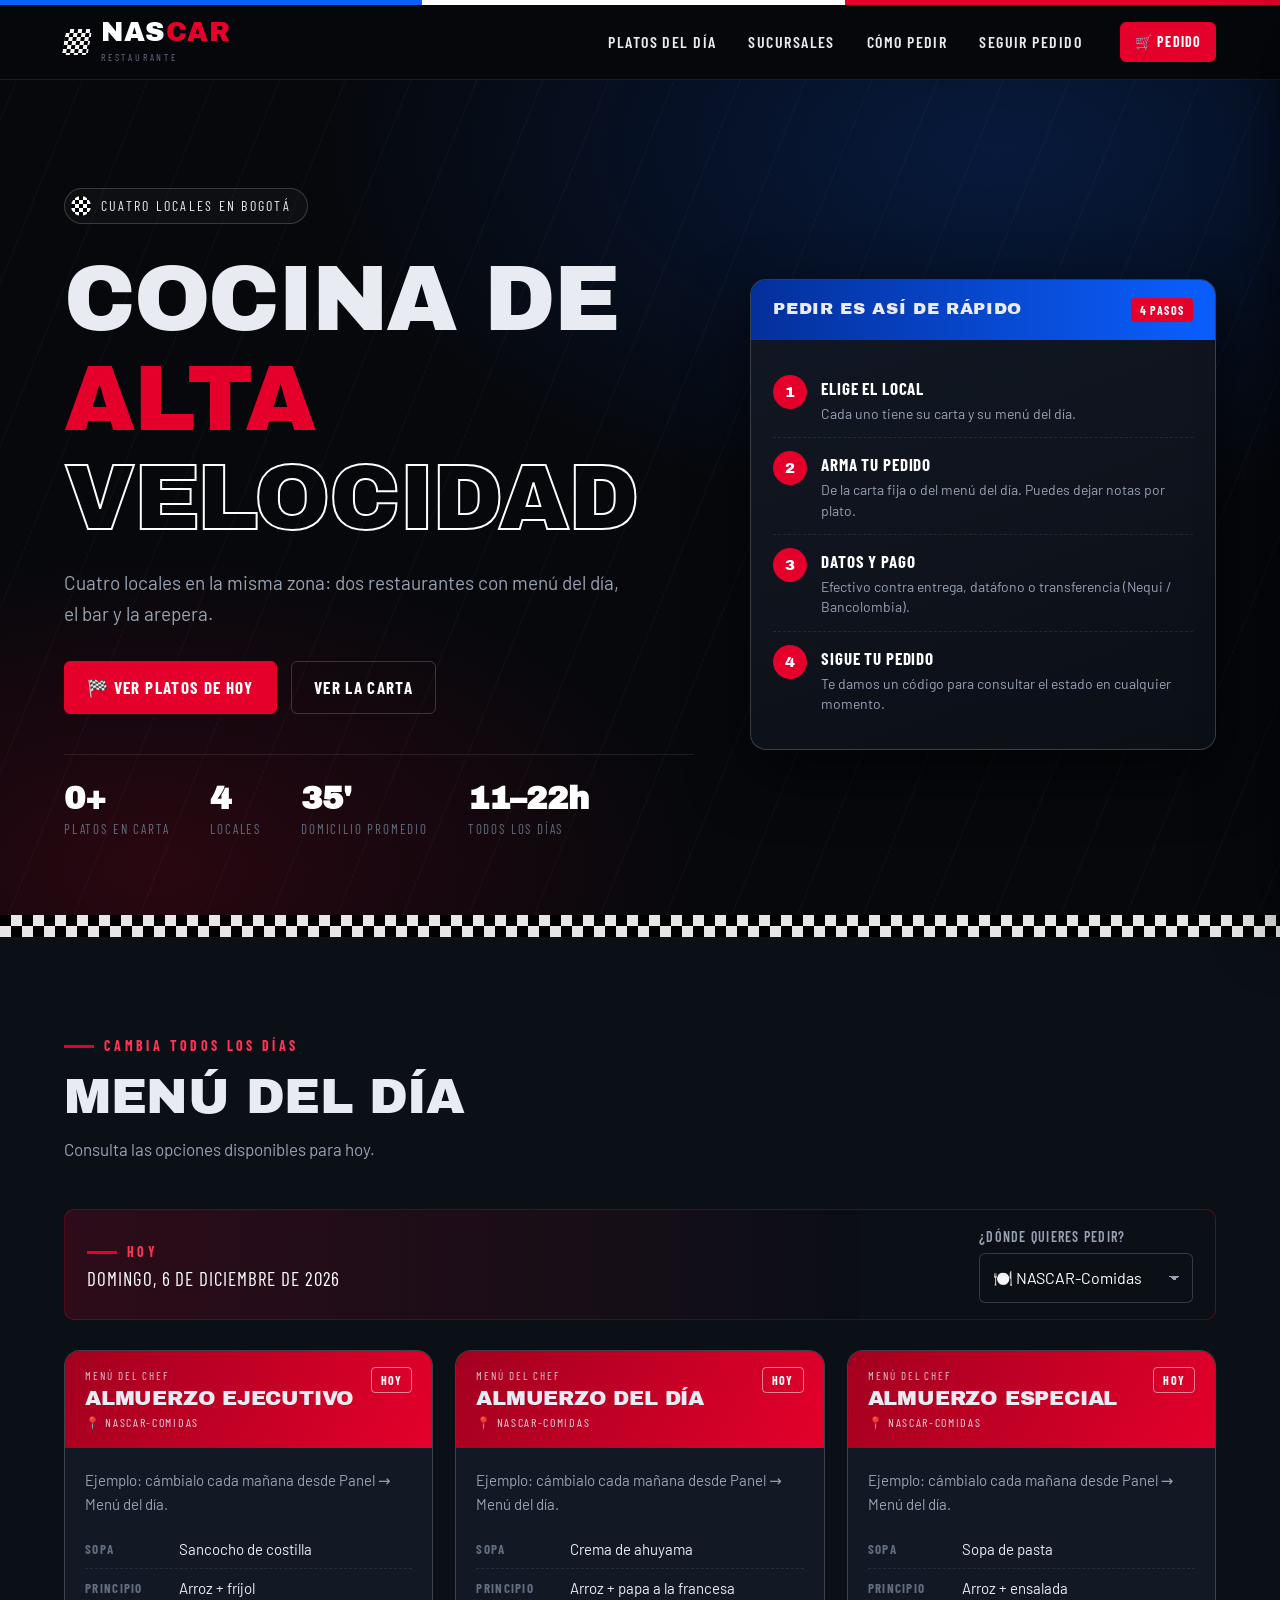
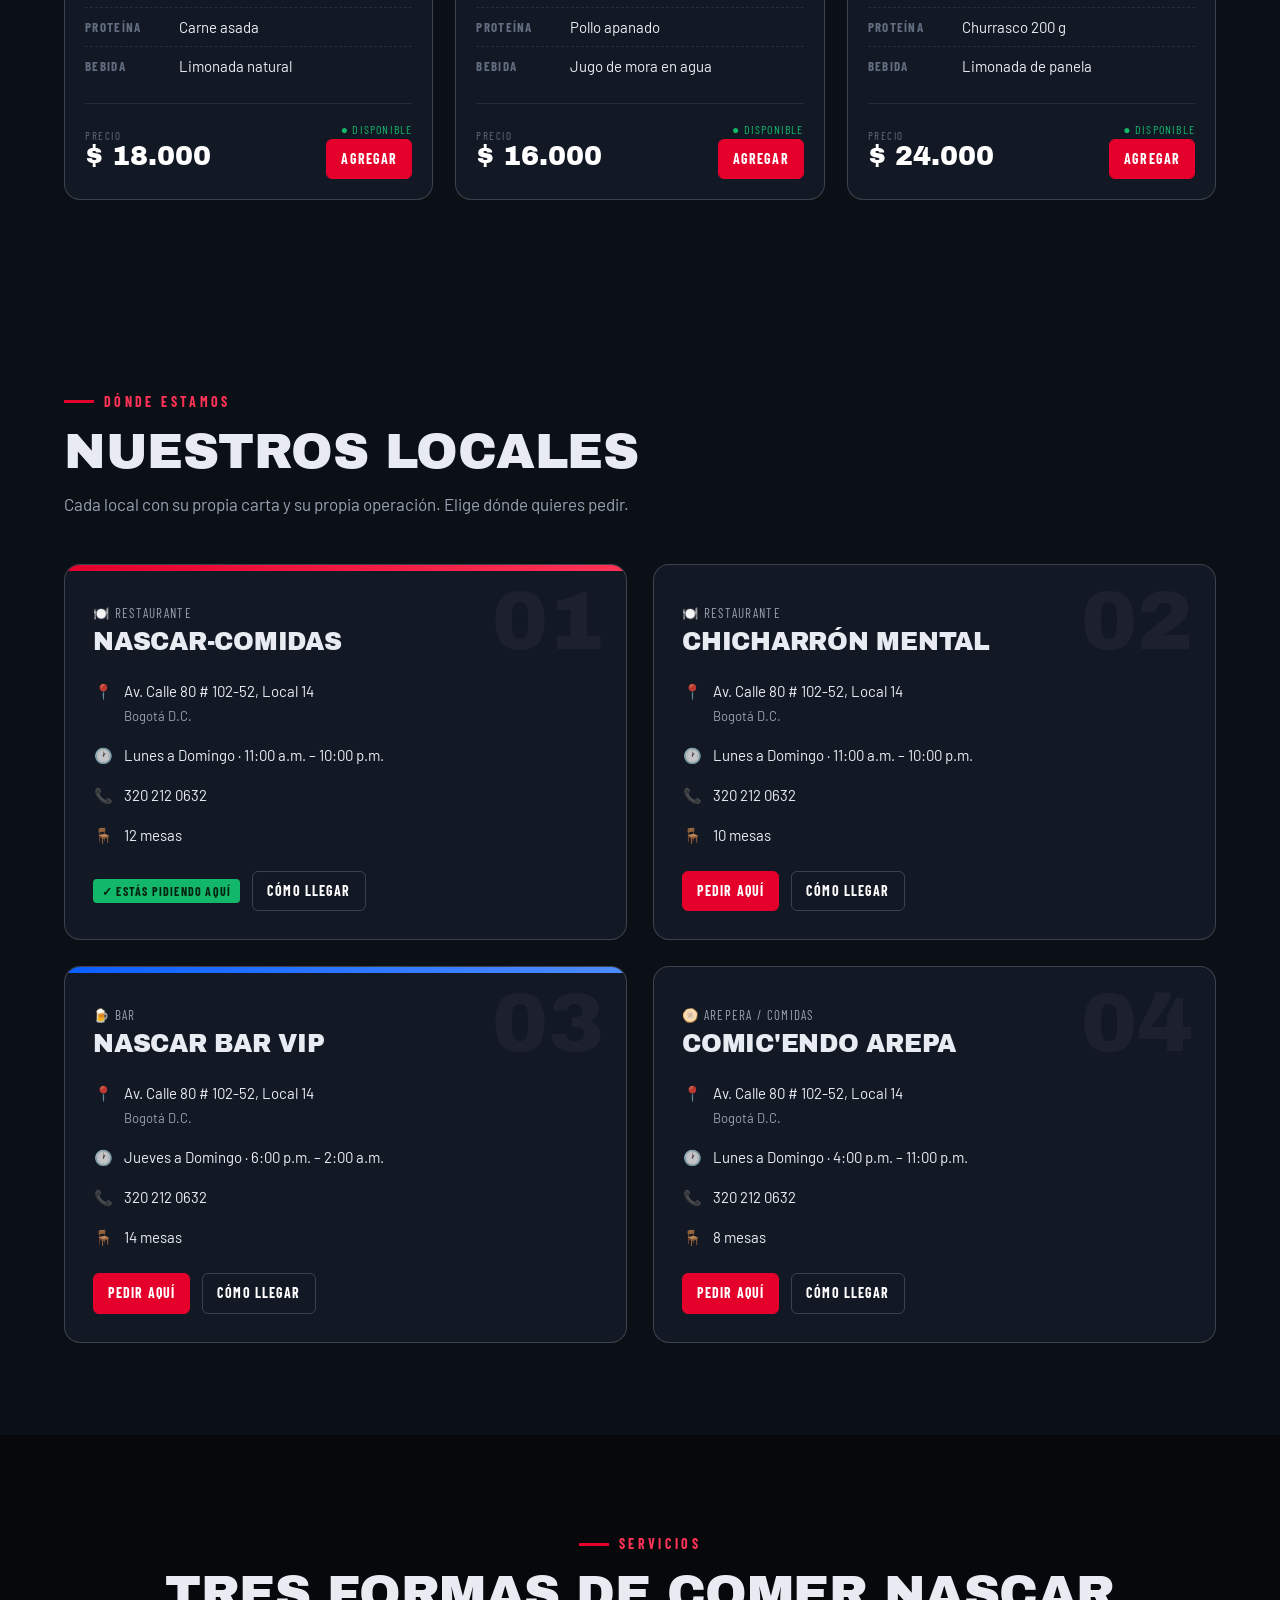
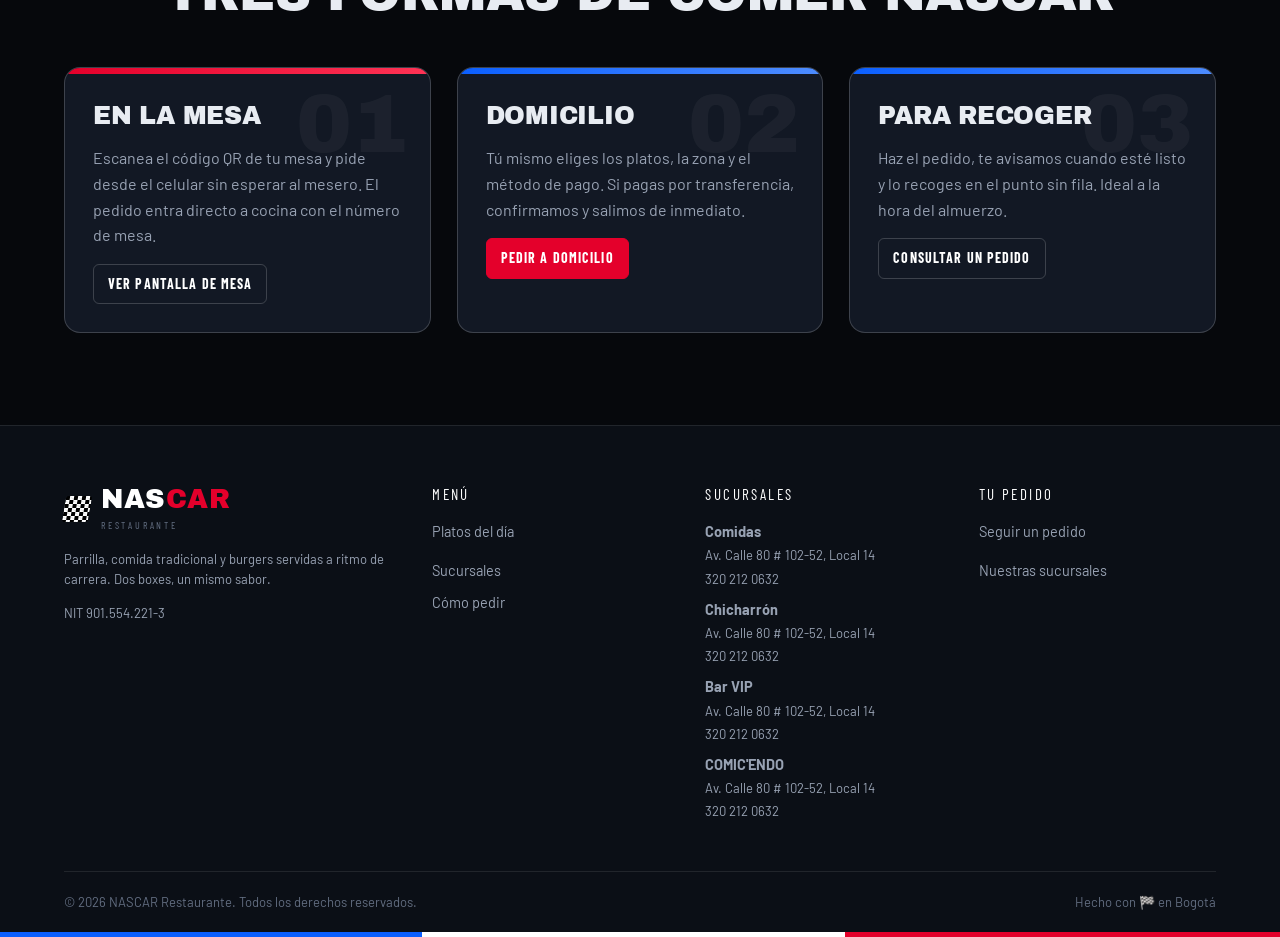
==== index.html @ 51ba189c "Preparar la conexion con una base en la nube - js/backend.js decide a que API habla la aplicacion se" ====
<!DOCTYPE html>
<html lang="es-CO">
<head>
<meta charset="utf-8">
<meta name="viewport" content="width=device-width, initial-scale=1, viewport-fit=cover">
<title>NASCAR · Restaurante — Parrilla, tradicional y domicilios</title>
<meta name="description" content="Restaurante NASCAR: carta a la parrilla, almuerzos del día y domicilios en cuatro locales de Bogotá. Pide en línea en minutos.">
<meta name="apple-mobile-web-app-capable" content="yes">
<meta name="mobile-web-app-capable" content="yes">
<meta name="apple-mobile-web-app-status-bar-style" content="black-translucent">
<meta name="apple-mobile-web-app-title" content="NASCAR">
<meta name="format-detection" content="telephone=no">
<meta name="theme-color" content="#06080c">

<meta property="og:title" content="NASCAR · Cocina de alta velocidad">
<meta property="og:description" content="Menú del día, arepas, comidas rápidas y bar en cuatro locales de Bogotá.">
<meta property="og:type" content="website">

<link rel="icon" href="data:image/svg+xml,<svg xmlns='http://www.w3.org/2000/svg' viewBox='0 0 32 32'><rect width='32' height='32' fill='%2306080c'/><rect x='4' y='4' width='8' height='8' fill='%23fff'/><rect x='20' y='4' width='8' height='8' fill='%23fff'/><rect x='12' y='12' width='8' height='8' fill='%23fff'/><rect x='4' y='20' width='8' height='8' fill='%23fff'/><rect x='20' y='20' width='8' height='8' fill='%23fff'/></svg>">

<link rel="preconnect" href="https://fonts.googleapis.com">
<link rel="preconnect" href="https://fonts.gstatic.com" crossorigin>
<link href="https://fonts.googleapis.com/css2?family=Archivo+Black&family=Barlow+Condensed:wght@400;600;700&family=Barlow:wght@400;500;600&display=swap" rel="stylesheet">
<link rel="stylesheet" href="css/styles.css">
</head>

<body>

<!-- ====================== CABECERA ====================== -->
<header class="cabecera">
  <div class="franja"></div>
  <div class="contenedor cabecera__barra">
    <a href="index.html" class="logo">
      <span class="logo__cuadros cuadros cuadros--fina"></span>
      <span>
        <span class="logo__marca">NAS<em>CAR</em></span>
        <span class="logo__sub">Restaurante</span>
      </span>
    </a>

    <nav class="nav" id="nav">
      <a href="#dia">Platos del día</a>
      <a href="#carta">Carta</a>
      <a href="#sucursales">Sucursales</a>
      <a href="#pedir">Cómo pedir</a>
      <a href="#" data-accion="seguir">Seguir pedido</a>
    </nav>

    <div class="cabecera__acciones">
      <button class="btn btn--rojo btn--sm btn-carrito" data-accion="abrir-carrito">
        🛒 Pedido
        <span class="btn-carrito__n oculto" id="carritoN">0</span>
      </button>
      <button class="menu-burger" id="burger" aria-label="Menú"><span></span></button>
    </div>
  </div>
</header>

<!-- ========================= HERO ========================= -->
<section class="hero">
  <div class="contenedor hero__inner">
    <div>
      <span class="hero__etiqueta">
        <i class="cuadros cuadros--fina"></i> Cuatro locales en Bogotá
      </span>

      <h1>
        Cocina de<br>
        <span class="linea-rojo">alta</span> <span class="linea-contorno">velocidad</span>
      </h1>

      <p class="hero__texto" id="heroTexto">
        Parrilla al carbón, comida tradicional y almuerzos que cambian todos los días.
        Pide para llevar a tu mesa o a domicilio en menos de dos minutos.
      </p>

      <div class="hero__cta">
        <a href="#dia" class="btn btn--rojo">🏁 Ver platos de hoy</a>
        <a href="#carta" class="btn btn--fantasma">Ver la carta</a>
      </div>

      <div class="hero__datos">
        <div class="hero__dato">
          <b id="statPlatos">30+</b>
          <span>Platos en carta</span>
        </div>
        <div class="hero__dato">
          <!-- Lo llena app.js con las unidades activas -->
          <b id="statLocales">—</b>
          <span>Locales</span>
        </div>
        <div class="hero__dato">
          <b>35'</b>
          <span>Domicilio promedio</span>
        </div>
        <div class="hero__dato">
          <b>11–22h</b>
          <span>Todos los días</span>
        </div>
      </div>
    </div>

    <aside class="hero__tarjeta">
      <div class="hero__tarjeta-top">
        <h3>Pedir es así de rápido</h3>
        <span class="badge badge--rojo">4 pasos</span>
      </div>
      <div class="hero__tarjeta-body">
        <div class="paso">
          <span class="paso__n">1</span>
          <div><b>Elige el local</b><p>Cada uno tiene su carta y su menú del día.</p></div>
        </div>
        <div class="paso">
          <span class="paso__n">2</span>
          <div><b>Arma tu pedido</b><p>De la carta fija o del menú del día. Puedes dejar notas por plato.</p></div>
        </div>
        <div class="paso">
          <span class="paso__n">3</span>
          <div><b>Datos y pago</b><p>Efectivo contra entrega, datáfono o transferencia (Nequi / Bancolombia).</p></div>
        </div>
        <div class="paso">
          <span class="paso__n">4</span>
          <div><b>Sigue tu pedido</b><p>Te damos un código para consultar el estado en cualquier momento.</p></div>
        </div>
      </div>
    </aside>
  </div>
</section>

<!-- ==================== PLATOS DEL DÍA ==================== -->
<section class="seccion seccion--oscura" id="dia">
  <div class="contenedor">
    <div class="titulo-seccion reveal">
      <span class="titulo-seccion__kicker">Cambia todos los días</span>
      <!-- El título y el mensaje los escribe el administrador por unidad
           (Panel → Menú del día). Aquí no va ningún texto fijo. -->
      <h2 id="tituloDia"></h2>
      <p id="mensajeDia"></p>
    </div>

    <div class="barra-dia reveal">
      <div>
        <span class="titulo-seccion__kicker" style="margin:0">Hoy</span>
        <div class="barra-dia__fecha" id="fechaHoy">—</div>
      </div>
      <div class="fila">
        <label class="campo" style="margin:0">
          <span>¿Dónde quieres pedir?</span>
          <select class="select" id="filtroSucursalDia"></select>
        </label>
      </div>
    </div>

    <div class="platos-dia" id="listaDia"></div>
  </div>
</section>

<!-- ========================= CARTA ========================= -->
<section class="seccion" id="carta">
  <div class="contenedor">
    <div class="titulo-seccion reveal">
      <span class="titulo-seccion__kicker">Siempre disponible</span>
      <h2>Nuestra carta</h2>
      <p>La carta de <b id="unidadPortalNombre">—</b>. Cada local tiene la suya: cámbialo arriba, en el menú del día, o en «Nuestros locales».</p>
    </div>

    <div class="filtros reveal" id="filtrosCarta"></div>
    <div class="carta" id="listaCarta"></div>
  </div>
</section>

<!-- ====================== SUCURSALES ====================== -->
<section class="seccion seccion--oscura" id="sucursales">
  <div class="contenedor">
    <div class="titulo-seccion reveal">
      <span class="titulo-seccion__kicker">Dónde estamos</span>
      <h2>Nuestros locales</h2>
      <p>Cada local con su propia carta y su propia operación. Elige dónde quieres pedir.</p>
    </div>
    <div class="sucursales" id="listaSucursales"></div>
  </div>
</section>

<!-- ======================= CÓMO PEDIR ====================== -->
<section class="seccion" id="pedir">
  <div class="contenedor">
    <div class="titulo-seccion titulo-seccion--centro reveal">
      <span class="titulo-seccion__kicker">Servicios</span>
      <h2>Tres formas de comer NASCAR</h2>
    </div>

    <div class="sucursales reveal" style="grid-template-columns:repeat(auto-fit,minmax(280px,1fr))">
      <article class="sucursal sucursal--rojo">
        <div class="sucursal__cinta"></div>
        <div class="sucursal__cuerpo">
          <span class="sucursal__num">01</span>
          <h3>En la mesa</h3>
          <p class="tenue">Escanea el código QR de tu mesa y pide desde el celular sin esperar al mesero. El pedido entra directo a cocina con el número de mesa.</p>
          <a href="mesa.html?suc=1&amp;mesa=1" class="btn btn--fantasma btn--sm">Ver pantalla de mesa</a>
        </div>
      </article>

      <article class="sucursal sucursal--azul">
        <div class="sucursal__cinta"></div>
        <div class="sucursal__cuerpo">
          <span class="sucursal__num">02</span>
          <h3>Domicilio</h3>
          <p class="tenue">Tú mismo eliges los platos, la zona y el método de pago. Si pagas por transferencia, confirmamos y salimos de inmediato.</p>
          <button class="btn btn--rojo btn--sm" data-accion="abrir-carrito">Pedir a domicilio</button>
        </div>
      </article>

      <article class="sucursal sucursal--azul">
        <div class="sucursal__cinta"></div>
        <div class="sucursal__cuerpo">
          <span class="sucursal__num">03</span>
          <h3>Para recoger</h3>
          <p class="tenue">Haz el pedido, te avisamos cuando esté listo y lo recoges en el punto sin fila. Ideal a la hora del almuerzo.</p>
          <button class="btn btn--fantasma btn--sm" data-accion="seguir">Consultar un pedido</button>
        </div>
      </article>
    </div>
  </div>
</section>

<!-- ========================= PIE ========================= -->
<footer class="pie">
  <div class="contenedor">
    <div class="pie__cols">
      <div>
        <div class="logo mb-16">
          <span class="logo__cuadros cuadros cuadros--fina"></span>
          <span><span class="logo__marca">NAS<em>CAR</em></span><span class="logo__sub">Restaurante</span></span>
        </div>
        <p class="tenue mini">Parrilla, comida tradicional y burgers servidas a ritmo de carrera. Dos boxes, un mismo sabor.</p>
        <p class="tenue mini" id="pieNit"></p>
      </div>

      <div>
        <h4>Menú</h4>
        <ul>
          <li><a href="#dia">Platos del día</a></li>
          <li><a href="#carta">Carta</a></li>
          <li><a href="#sucursales">Sucursales</a></li>
          <li><a href="#pedir">Cómo pedir</a></li>
        </ul>
      </div>

      <div>
        <h4>Sucursales</h4>
        <ul id="pieSucursales"></ul>
      </div>

      <!-- PORTAL CLIENTE. Aquí NO va ningún acceso interno: ni panel, ni
           login de empleados, ni plataforma. Quien trabaja en el negocio
           entra por su propia dirección, y desde aquí no se llega a ella
           ni siquiera escribiéndola a mano sin credenciales.
           Ver NASCAR.PORTALES en js/data.js. -->
      <div>
        <h4>Tu pedido</h4>
        <ul>
          <li><a href="#" data-accion="seguir">Seguir un pedido</a></li>
          <li><a href="#carta">Ver la carta</a></li>
          <li><a href="#sucursales">Nuestras sucursales</a></li>
        </ul>
      </div>
    </div>

    <div class="pie__legal">
      <span>© <span data-anio></span> NASCAR Restaurante. Todos los derechos reservados.</span>
      <span>Hecho con 🏁 en Bogotá</span>
    </div>
  </div>
  <div class="franja"></div>
</footer>

<!-- ======================== CARRITO ======================== -->
<div class="carrito-fondo" id="carritoFondo"></div>

<aside class="carrito" id="carrito" aria-label="Tu pedido">
  <div class="carrito__head">
    <h3 id="carritoTitulo">Tu pedido</h3>
    <button class="carrito__x" data-accion="cerrar-carrito" aria-label="Cerrar">&times;</button>
  </div>
  <div class="carrito__items" id="carritoItems"></div>
  <div class="carrito__pie" id="carritoPie"></div>
</aside>

<script src="js/data.js"></script>
<script src="js/store.js"></script>
<script src="js/backend.js"></script>
<script src="js/remoto.js"></script>
<script src="js/ui.js"></script>
<script src="js/menu-dia.js"></script>
<script src="js/tema.js"></script>
<script src="js/app.js"></script>
</body>
</html>
---- css/styles.css ----
/* ==========================================================================
   NASCAR · styles.css
   Tema: carreras — azul, rojo, blanco y negro.
   Índice:
     01. Tokens
     02. Reset y base
     03. Utilidades
     04. Botones, chips y badges
     05. Encabezado y navegación
     06. Hero
     07. Secciones y títulos
     08. Sucursales
     09. Platos del día
     10. Carta
     11. Carrito y checkout
     12. Seguimiento de pedido
     13. Pie de página
     14. Toast y modal
     15. Pantalla de mesa
     16. Panel administrativo
     17. Módulo de inventario y cierre
     18. Responsive
     19. Impresión
   ========================================================================== */

/* ============================ 01. TOKENS ================================= */
:root {
  /* Paleta */
  --negro-900: #06080c;
  --negro-800: #0b0f16;
  --negro-700: #121824;
  --negro-600: #1a2130;
  --negro-500: #242d3f;

  --azul: #0b5fff;
  --azul-claro: #4d8cff;
  --azul-osc: #04309b;
  --azul-glow: rgba(11, 95, 255, 0.35);

  --rojo: #e4002b;
  --rojo-claro: #ff3355;
  --rojo-osc: #a30020;
  --rojo-glow: rgba(228, 0, 43, 0.35);

  --blanco: #ffffff;
  --humo: #e8ecf2;
  --gris: #98a2b3;
  --gris-osc: #626d80;

  --verde: #12b76a;
  --ambar: #f5a524;

  --borde: rgba(255, 255, 255, 0.09);
  --borde-fuerte: rgba(255, 255, 255, 0.18);

  /* Tipografía */
  --f-display: 'Archivo Black', 'Arial Black', 'Impact', sans-serif;
  --f-cond: 'Barlow Condensed', 'Arial Narrow', 'Oswald', sans-serif;
  --f-body: 'Barlow', system-ui, -apple-system, 'Segoe UI', Roboto, sans-serif;

  /* Medidas */
  --ancho: 1200px;
  --r-sm: 6px;
  --r: 10px;
  --r-lg: 16px;
  --sombra: 0 10px 30px rgba(0, 0, 0, 0.45);
  --sombra-lg: 0 24px 60px rgba(0, 0, 0, 0.6);
  --t: 180ms cubic-bezier(0.22, 0.61, 0.36, 1);
}

/* ========================= 02. RESET Y BASE ============================== */
*,
*::before,
*::after {
  box-sizing: border-box;
}

html {
  scroll-behavior: smooth;
  -webkit-text-size-adjust: 100%;
}

body {
  margin: 0;
  font-family: var(--f-body);
  font-size: 16px;
  line-height: 1.6;
  color: var(--humo);
  background: var(--negro-900);
  -webkit-font-smoothing: antialiased;
  overflow-x: hidden;
}

img {
  max-width: 100%;
  display: block;
}

a {
  color: var(--azul-claro);
  text-decoration: none;
  transition: color var(--t);
}
a:hover {
  color: var(--blanco);
}

h1,
h2,
h3,
h4 {
  margin: 0 0 0.4em;
  line-height: 1.08;
  font-family: var(--f-display);
  font-weight: 400;
  letter-spacing: -0.01em;
}

p {
  margin: 0 0 1em;
}

button,
input,
select,
textarea {
  font: inherit;
  color: inherit;
}

::selection {
  background: var(--rojo);
  color: var(--blanco);
}

:focus-visible {
  outline: 3px solid var(--azul-claro);
  outline-offset: 2px;
}

/* Scrollbar */
::-webkit-scrollbar {
  width: 10px;
  height: 10px;
}
::-webkit-scrollbar-track {
  background: var(--negro-800);
}
::-webkit-scrollbar-thumb {
  background: var(--negro-500);
  border-radius: 10px;
}
::-webkit-scrollbar-thumb:hover {
  background: var(--azul);
}

/* ========================= 03. UTILIDADES =============================== */
.contenedor {
  width: 100%;
  max-width: var(--ancho);
  margin-inline: auto;
  padding-inline: 24px;
}

.fila {
  display: flex;
  gap: 12px;
  align-items: center;
  flex-wrap: wrap;
}
.fila--fin {
  justify-content: flex-end;
}
.fila--entre {
  justify-content: space-between;
}
.fila--col {
  flex-direction: column;
  align-items: stretch;
}

.mb-8 {
  margin-bottom: 8px;
}
.mb-16 {
  margin-bottom: 16px;
}
.mb-24 {
  margin-bottom: 24px;
}
.mt-16 {
  margin-top: 16px;
}
.mt-24 {
  margin-top: 24px;
}
.mt-32 {
  margin-top: 32px;
}
.crece {
  flex: 1;
}
.oculto {
  display: none !important;
}
.centro {
  text-align: center;
}
.derecha {
  text-align: right;
}
.nowrap {
  white-space: nowrap;
}

.tenue {
  color: var(--gris);
}
.mini {
  font-size: 13px;
}
.mono {
  font-family: 'Barlow Condensed', monospace;
  letter-spacing: 0.04em;
}
.num {
  font-family: var(--f-cond);
  font-variant-numeric: tabular-nums;
  letter-spacing: 0.01em;
}

.rojo {
  color: var(--rojo-claro);
}
.azul {
  color: var(--azul-claro);
}
.verde {
  color: var(--verde);
}
.ambar {
  color: var(--ambar);
}

/* Bandera a cuadros */
.cuadros {
  background-color: #000;
  background-image: linear-gradient(45deg, #fff 25%, transparent 25%, transparent 75%, #fff 75%),
    linear-gradient(45deg, #fff 25%, transparent 25%, transparent 75%, #fff 75%);
  background-size: 14px 14px;
  background-position: 0 0, 7px 7px;
}
.cuadros--fina {
  background-size: 8px 8px;
  background-position: 0 0, 4px 4px;
}

/* Franja de velocidad azul/rojo */
.franja {
  height: 5px;
  background: linear-gradient(90deg, var(--azul) 0 33%, var(--blanco) 33% 66%, var(--rojo) 66% 100%);
}

.reveal {
  opacity: 0;
  transform: translateY(22px);
  transition: opacity 600ms ease, transform 600ms cubic-bezier(0.22, 0.61, 0.36, 1);
}
.reveal.is-visible {
  opacity: 1;
  transform: none;
}

@media (prefers-reduced-motion: reduce) {
  * {
    animation-duration: 0.01ms !important;
    transition-duration: 0.01ms !important;
  }
  .reveal {
    opacity: 1;
    transform: none;
  }
  html {
    scroll-behavior: auto;
  }
}

/* ================== 04. BOTONES, CHIPS Y BADGES ========================= */
.btn {
  --bg: var(--negro-600);
  --fg: var(--blanco);
  display: inline-flex;
  align-items: center;
  justify-content: center;
  gap: 8px;
  padding: 12px 22px;
  border: 1px solid var(--borde-fuerte);
  border-radius: var(--r-sm);
  background: var(--bg);
  color: var(--fg);
  font-family: var(--f-cond);
  font-size: 17px;
  font-weight: 700;
  letter-spacing: 0.08em;
  text-transform: uppercase;
  cursor: pointer;
  transition: transform var(--t), box-shadow var(--t), background var(--t), border-color var(--t);
  white-space: nowrap;
}
.btn:hover:not(:disabled) {
  transform: translateY(-2px);
  color: var(--blanco);
}
.btn:active:not(:disabled) {
  transform: translateY(0);
}
.btn:disabled {
  opacity: 0.42;
  cursor: not-allowed;
}

.btn--rojo {
  --bg: var(--rojo);
  border-color: var(--rojo);
}
.btn--rojo:hover:not(:disabled) {
  box-shadow: 0 8px 26px var(--rojo-glow);
  background: var(--rojo-claro);
}

.btn--azul {
  --bg: var(--azul);
  border-color: var(--azul);
}
.btn--azul:hover:not(:disabled) {
  box-shadow: 0 8px 26px var(--azul-glow);
  background: var(--azul-claro);
}

.btn--blanco {
  --bg: var(--blanco);
  --fg: var(--negro-900);
  border-color: var(--blanco);
}
.btn--blanco:hover:not(:disabled) {
  color: var(--negro-900);
  box-shadow: 0 8px 26px rgba(255, 255, 255, 0.22);
}

.btn--fantasma {
  --bg: transparent;
  border-color: var(--borde-fuerte);
}
.btn--fantasma:hover:not(:disabled) {
  border-color: var(--blanco);
  background: rgba(255, 255, 255, 0.06);
}

.btn--sm {
  padding: 8px 14px;
  font-size: 14px;
}
.btn--xs {
  padding: 5px 10px;
  font-size: 12px;
  letter-spacing: 0.05em;
}
.btn--bloque {
  width: 100%;
}

/* Chips (filtros de categoría) */
.chip {
  padding: 9px 18px;
  border: 1px solid var(--borde-fuerte);
  border-radius: 999px;
  background: transparent;
  color: var(--gris);
  font-family: var(--f-cond);
  font-size: 15px;
  font-weight: 600;
  letter-spacing: 0.08em;
  text-transform: uppercase;
  cursor: pointer;
  transition: all var(--t);
}
.chip:hover {
  color: var(--blanco);
  border-color: var(--blanco);
}
.chip.is-activo {
  background: var(--rojo);
  border-color: var(--rojo);
  color: var(--blanco);
}

/* Badges */
.badge {
  display: inline-block;
  padding: 3px 9px;
  border-radius: 4px;
  font-family: var(--f-cond);
  font-size: 12px;
  font-weight: 700;
  letter-spacing: 0.1em;
  text-transform: uppercase;
  line-height: 1.5;
}
.badge--rojo {
  background: var(--rojo);
  color: #fff;
}
.badge--azul {
  background: var(--azul);
  color: #fff;
}
.badge--verde {
  background: var(--verde);
  color: #04220f;
}
.badge--ambar {
  background: var(--ambar);
  color: #2a1a00;
}
.badge--gris {
  background: var(--negro-500);
  color: var(--gris);
}
.badge--linea {
  background: transparent;
  border: 1px solid var(--borde-fuerte);
  color: var(--gris);
}

/* Formularios */
.campo {
  display: block;
  margin-bottom: 14px;
}
.campo > span {
  display: block;
  margin-bottom: 5px;
  font-family: var(--f-cond);
  font-size: 14px;
  font-weight: 600;
  letter-spacing: 0.09em;
  text-transform: uppercase;
  color: var(--gris);
}
.campo > span .req {
  color: var(--rojo-claro);
}

.input,
.select,
.textarea {
  width: 100%;
  padding: 11px 13px;
  border: 1px solid var(--borde-fuerte);
  border-radius: var(--r-sm);
  background: var(--negro-800);
  color: var(--blanco);
  transition: border-color var(--t), box-shadow var(--t);
}
.input:focus,
.select:focus,
.textarea:focus {
  outline: none;
  border-color: var(--azul);
  box-shadow: 0 0 0 3px var(--azul-glow);
}
.input::placeholder,
.textarea::placeholder {
  color: var(--gris-osc);
}
.textarea {
  min-height: 76px;
  resize: vertical;
}
.select {
  appearance: none;
  background-image: linear-gradient(45deg, transparent 50%, var(--gris) 50%),
    linear-gradient(135deg, var(--gris) 50%, transparent 50%);
  background-position: calc(100% - 18px) 50%, calc(100% - 13px) 50%;
  background-size: 5px 5px, 5px 5px;
  background-repeat: no-repeat;
  padding-right: 36px;
}
.campo--error .input,
.campo--error .select,
.campo--error .textarea {
  border-color: var(--rojo);
}
.error-msg {
  display: block;
  margin-top: 4px;
  font-size: 13px;
  color: var(--rojo-claro);
}

.rejilla-2 {
  display: grid;
  grid-template-columns: 1fr 1fr;
  gap: 0 14px;
}

/* ================= 05. ENCABEZADO Y NAVEGACIÓN ========================== */
.cabecera {
  position: sticky;
  top: 0;
  z-index: 60;
  background: rgba(6, 8, 12, 0.86);
  -webkit-backdrop-filter: blur(14px);
  backdrop-filter: blur(14px);
  border-bottom: 1px solid var(--borde);
  transition: background var(--t);
}
.cabecera__barra {
  display: flex;
  align-items: center;
  gap: 24px;
  height: 74px;
}

.logo {
  display: flex;
  align-items: center;
  gap: 11px;
  flex-shrink: 0;
}
.logo__marca {
  font-family: var(--f-display);
  font-size: 27px;
  letter-spacing: 0.02em;
  color: var(--blanco);
  line-height: 1;
}
.logo__marca em {
  font-style: normal;
  color: var(--rojo);
}
.logo__cuadros {
  width: 26px;
  height: 26px;
  border-radius: 3px;
  transform: skewX(-10deg);
}
.logo__sub {
  display: block;
  font-family: var(--f-cond);
  font-size: 10px;
  letter-spacing: 0.28em;
  text-transform: uppercase;
  color: var(--gris-osc);
  margin-top: 2px;
}

.nav {
  display: flex;
  gap: 4px;
  margin-left: auto;
}
.nav a {
  padding: 9px 14px;
  border-radius: var(--r-sm);
  font-family: var(--f-cond);
  font-size: 16px;
  font-weight: 600;
  letter-spacing: 0.09em;
  text-transform: uppercase;
  color: var(--humo);
  position: relative;
}
.nav a::after {
  content: '';
  position: absolute;
  left: 14px;
  right: 14px;
  bottom: 3px;
  height: 2px;
  background: var(--rojo);
  transform: scaleX(0);
  transform-origin: left;
  transition: transform var(--t);
}
.nav a:hover::after {
  transform: scaleX(1);
}

.cabecera__acciones {
  display: flex;
  align-items: center;
  gap: 10px;
}

.btn-carrito {
  position: relative;
}
.btn-carrito__n {
  position: absolute;
  top: -7px;
  right: -7px;
  min-width: 21px;
  height: 21px;
  padding: 0 5px;
  border-radius: 999px;
  background: var(--rojo);
  color: #fff;
  font-family: var(--f-cond);
  font-size: 12px;
  font-weight: 700;
  display: grid;
  place-items: center;
  border: 2px solid var(--negro-900);
}

.menu-burger {
  display: none;
  width: 42px;
  height: 42px;
  border: 1px solid var(--borde-fuerte);
  border-radius: var(--r-sm);
  background: transparent;
  cursor: pointer;
  position: relative;
}
.menu-burger span,
.menu-burger span::before,
.menu-burger span::after {
  position: absolute;
  left: 11px;
  width: 18px;
  height: 2px;
  background: var(--blanco);
  transition: var(--t);
}
.menu-burger span {
  top: 20px;
}
.menu-burger span::before {
  content: '';
  left: 0;
  top: -6px;
}
.menu-burger span::after {
  content: '';
  left: 0;
  top: 6px;
}

/* ============================ 06. HERO ================================== */
.hero {
  position: relative;
  padding: 108px 0 96px;
  overflow: hidden;
  background: radial-gradient(1100px 600px at 78% 8%, rgba(11, 95, 255, 0.2), transparent 62%),
    radial-gradient(900px 520px at 12% 92%, rgba(228, 0, 43, 0.16), transparent 62%),
    var(--negro-900);
}

/* Líneas de velocidad diagonales */
.hero::before {
  content: '';
  position: absolute;
  inset: -30% -10%;
  background: repeating-linear-gradient(
    -68deg,
    transparent 0 60px,
    rgba(255, 255, 255, 0.028) 60px 61px
  );
  pointer-events: none;
}
.hero::after {
  content: '';
  position: absolute;
  left: 0;
  right: 0;
  bottom: 0;
  height: 22px;
  background-color: #000;
  background-image: linear-gradient(45deg, #fff 25%, transparent 25%, transparent 75%, #fff 75%),
    linear-gradient(45deg, #fff 25%, transparent 25%, transparent 75%, #fff 75%);
  background-size: 22px 22px;
  background-position: 0 0, 11px 11px;
  opacity: 0.9;
}

.hero__inner {
  position: relative;
  z-index: 2;
  display: grid;
  grid-template-columns: 1.15fr 0.85fr;
  gap: 56px;
  align-items: center;
}

.hero__etiqueta {
  display: inline-flex;
  align-items: center;
  gap: 10px;
  padding: 6px 16px 6px 6px;
  border: 1px solid var(--borde-fuerte);
  border-radius: 999px;
  font-family: var(--f-cond);
  font-size: 14px;
  letter-spacing: 0.16em;
  text-transform: uppercase;
  color: var(--humo);
  margin-bottom: 26px;
  background: rgba(255, 255, 255, 0.03);
}
.hero__etiqueta i {
  width: 20px;
  height: 20px;
  border-radius: 50%;
  display: inline-block;
}

.hero h1 {
  font-size: clamp(46px, 8vw, 92px);
  letter-spacing: -0.025em;
  margin-bottom: 20px;
  text-transform: uppercase;
}
.hero h1 .linea-rojo {
  color: var(--rojo);
}
.hero h1 .linea-contorno {
  color: transparent;
  -webkit-text-stroke: 2px var(--blanco);
}

.hero__texto {
  font-size: 19px;
  color: var(--gris);
  max-width: 52ch;
  margin-bottom: 32px;
}

.hero__cta {
  display: flex;
  gap: 14px;
  flex-wrap: wrap;
  margin-bottom: 40px;
}

.hero__datos {
  display: flex;
  gap: 40px;
  flex-wrap: wrap;
  padding-top: 28px;
  border-top: 1px solid var(--borde);
}
.hero__dato b {
  display: block;
  font-family: var(--f-display);
  font-size: 32px;
  color: var(--blanco);
  line-height: 1;
}
.hero__dato span {
  font-family: var(--f-cond);
  font-size: 13px;
  letter-spacing: 0.14em;
  text-transform: uppercase;
  color: var(--gris-osc);
}

/* Tarjeta lateral del hero */
.hero__tarjeta {
  background: linear-gradient(160deg, var(--negro-700), var(--negro-800));
  border: 1px solid var(--borde-fuerte);
  border-radius: var(--r-lg);
  box-shadow: var(--sombra-lg);
  overflow: hidden;
}
.hero__tarjeta-top {
  padding: 18px 22px;
  background: linear-gradient(90deg, var(--azul-osc), var(--azul));
  display: flex;
  align-items: center;
  justify-content: space-between;
}
.hero__tarjeta-top h3 {
  margin: 0;
  font-size: 17px;
  text-transform: uppercase;
  letter-spacing: 0.04em;
}
.hero__tarjeta-body {
  padding: 22px;
}

.paso {
  display: flex;
  gap: 14px;
  padding: 13px 0;
  border-bottom: 1px dashed var(--borde);
}
.paso:last-child {
  border-bottom: 0;
}
.paso__n {
  flex-shrink: 0;
  width: 34px;
  height: 34px;
  border-radius: 50%;
  background: var(--rojo);
  color: #fff;
  display: grid;
  place-items: center;
  font-family: var(--f-display);
  font-size: 15px;
}
.paso b {
  display: block;
  font-family: var(--f-cond);
  font-size: 17px;
  letter-spacing: 0.05em;
  text-transform: uppercase;
  color: var(--blanco);
}
.paso p {
  margin: 2px 0 0;
  font-size: 14px;
  color: var(--gris);
  line-height: 1.45;
}

/* ==================== 07. SECCIONES Y TÍTULOS =========================== */
.seccion {
  padding: 92px 0;
  position: relative;
}
.seccion--oscura {
  background: var(--negro-800);
}
.seccion--borde {
  border-top: 1px solid var(--borde);
}

.titulo-seccion {
  margin-bottom: 46px;
}
.titulo-seccion__kicker {
  display: inline-flex;
  align-items: center;
  gap: 10px;
  font-family: var(--f-cond);
  font-size: 14px;
  font-weight: 700;
  letter-spacing: 0.24em;
  text-transform: uppercase;
  color: var(--rojo-claro);
  margin-bottom: 12px;
}
.titulo-seccion__kicker::before {
  content: '';
  width: 30px;
  height: 3px;
  background: var(--rojo);
}
.titulo-seccion h2 {
  font-size: clamp(32px, 4.6vw, 50px);
  text-transform: uppercase;
  margin-bottom: 12px;
}
.titulo-seccion p {
  color: var(--gris);
  max-width: 64ch;
  font-size: 17px;
  margin: 0;
}
.titulo-seccion--centro {
  text-align: center;
}
.titulo-seccion--centro .titulo-seccion__kicker {
  justify-content: center;
}
.titulo-seccion--centro p {
  margin-inline: auto;
}

/* ========================= 08. SUCURSALES =============================== */
.sucursales {
  display: grid;
  grid-template-columns: repeat(2, 1fr);
  gap: 26px;
}

.sucursal {
  position: relative;
  border: 1px solid var(--borde-fuerte);
  border-radius: var(--r-lg);
  background: var(--negro-700);
  overflow: hidden;
  transition: transform var(--t), box-shadow var(--t), border-color var(--t);
}
.sucursal:hover {
  transform: translateY(-5px);
  border-color: var(--borde-fuerte);
  box-shadow: var(--sombra-lg);
}
.sucursal__cinta {
  height: 6px;
}
.sucursal--azul .sucursal__cinta {
  background: linear-gradient(90deg, var(--azul), var(--azul-claro));
}
.sucursal--rojo .sucursal__cinta {
  background: linear-gradient(90deg, var(--rojo), var(--rojo-claro));
}

.sucursal__cuerpo {
  padding: 28px;
}
.sucursal__num {
  position: absolute;
  top: 14px;
  right: 22px;
  font-family: var(--f-display);
  font-size: 84px;
  line-height: 1;
  color: rgba(255, 255, 255, 0.045);
  pointer-events: none;
}
.sucursal h3 {
  font-size: 25px;
  text-transform: uppercase;
  margin-bottom: 16px;
}

.dato {
  display: flex;
  gap: 11px;
  align-items: flex-start;
  padding: 8px 0;
  font-size: 15px;
  color: var(--humo);
}
.dato__ico {
  flex-shrink: 0;
  width: 20px;
  text-align: center;
  opacity: 0.75;
}

.zonas {
  margin-top: 18px;
  padding-top: 18px;
  border-top: 1px solid var(--borde);
}
.zonas h4 {
  font-family: var(--f-cond);
  font-size: 14px;
  letter-spacing: 0.14em;
  text-transform: uppercase;
  color: var(--gris);
  margin-bottom: 10px;
}
.zona {
  display: flex;
  justify-content: space-between;
  gap: 12px;
  padding: 5px 0;
  font-size: 14px;
  border-bottom: 1px dotted rgba(255, 255, 255, 0.07);
}
.zona:last-child {
  border-bottom: 0;
}
.zona b {
  color: var(--blanco);
  font-family: var(--f-cond);
  font-size: 16px;
}

/* ======================= 09. PLATOS DEL DÍA ============================= */
.barra-dia {
  display: flex;
  align-items: center;
  justify-content: space-between;
  gap: 16px;
  flex-wrap: wrap;
  padding: 16px 22px;
  margin-bottom: 30px;
  border-radius: var(--r);
  background: linear-gradient(90deg, rgba(228, 0, 43, 0.16), transparent 70%);
  border: 1px solid rgba(228, 0, 43, 0.32);
}
.barra-dia__fecha {
  font-family: var(--f-cond);
  font-size: 19px;
  letter-spacing: 0.05em;
  text-transform: uppercase;
  color: var(--blanco);
}

.platos-dia {
  display: grid;
  grid-template-columns: repeat(auto-fit, minmax(300px, 1fr));
  gap: 22px;
}

.plato-dia {
  display: flex;
  flex-direction: column;
  border: 1px solid var(--borde-fuerte);
  border-radius: var(--r-lg);
  background: var(--negro-700);
  overflow: hidden;
  transition: transform var(--t), box-shadow var(--t);
}
.plato-dia:hover {
  transform: translateY(-4px);
  box-shadow: var(--sombra);
}
.plato-dia__head {
  padding: 16px 20px;
  background: linear-gradient(120deg, var(--rojo-osc), var(--rojo));
  display: flex;
  align-items: flex-start;
  justify-content: space-between;
  gap: 12px;
}
.plato-dia__head h3 {
  margin: 0;
  font-size: 21px;
  text-transform: uppercase;
  line-height: 1.1;
}
.plato-dia__suc {
  font-family: var(--f-cond);
  font-size: 12px;
  letter-spacing: 0.14em;
  text-transform: uppercase;
  opacity: 0.9;
  display: block;
  margin-top: 3px;
}
.plato-dia__body {
  padding: 20px;
  flex: 1;
  display: flex;
  flex-direction: column;
}
.plato-dia__desc {
  color: var(--gris);
  font-size: 15px;
  margin-bottom: 14px;
}

.combo {
  list-style: none;
  margin: 0 0 18px;
  padding: 0;
}
.combo li {
  display: flex;
  gap: 10px;
  padding: 7px 0;
  border-bottom: 1px dashed var(--borde);
  font-size: 15px;
}
.combo li:last-child {
  border-bottom: 0;
}
.combo li b {
  min-width: 84px;
  font-family: var(--f-cond);
  font-size: 13px;
  letter-spacing: 0.1em;
  text-transform: uppercase;
  color: var(--gris-osc);
  padding-top: 2px;
}

.plato-dia__pie {
  margin-top: auto;
  padding-top: 16px;
  border-top: 1px solid var(--borde);
  display: flex;
  align-items: center;
  justify-content: space-between;
  gap: 12px;
}
.precio {
  font-family: var(--f-display);
  font-size: 27px;
  color: var(--blanco);
  line-height: 1;
}
.precio small {
  display: block;
  font-family: var(--f-cond);
  font-size: 11px;
  letter-spacing: 0.14em;
  color: var(--gris-osc);
  text-transform: uppercase;
  margin-bottom: 2px;
}

.cupos {
  font-family: var(--f-cond);
  font-size: 13px;
  letter-spacing: 0.08em;
  text-transform: uppercase;
  color: var(--ambar);
}

.vacio {
  padding: 56px 24px;
  text-align: center;
  border: 2px dashed var(--borde-fuerte);
  border-radius: var(--r-lg);
  color: var(--gris);
}
.vacio__ico {
  font-size: 44px;
  margin-bottom: 10px;
  opacity: 0.5;
}

/* ============================ 10. CARTA ================================= */
.filtros {
  display: flex;
  gap: 10px;
  flex-wrap: wrap;
  margin-bottom: 32px;
}

.carta {
  display: grid;
  grid-template-columns: repeat(auto-fill, minmax(330px, 1fr));
  gap: 18px;
}

.plato {
  display: flex;
  flex-direction: column;
  gap: 10px;
  padding: 20px;
  border: 1px solid var(--borde);
  border-radius: var(--r);
  background: var(--negro-700);
  transition: border-color var(--t), transform var(--t), background var(--t);
}
.plato:hover {
  border-color: var(--azul);
  transform: translateY(-3px);
  background: var(--negro-600);
}
.plato__top {
  display: flex;
  justify-content: space-between;
  align-items: flex-start;
  gap: 14px;
}
.plato h3 {
  margin: 0;
  font-family: var(--f-cond);
  font-size: 21px;
  font-weight: 700;
  letter-spacing: 0.02em;
  text-transform: uppercase;
  color: var(--blanco);
  line-height: 1.15;
}
.plato__precio {
  font-family: var(--f-display);
  font-size: 19px;
  color: var(--azul-claro);
  white-space: nowrap;
}
.plato__desc {
  margin: 0;
  font-size: 14.5px;
  color: var(--gris);
  line-height: 1.5;
  flex: 1;
}
.plato__pie {
  display: flex;
  align-items: center;
  justify-content: space-between;
  gap: 10px;
  margin-top: 4px;
}
.plato.no-disp {
  opacity: 0.45;
  filter: grayscale(1);
}

/* ==================== 11. CARRITO Y CHECKOUT ============================ */
.carrito-fondo {
  position: fixed;
  inset: 0;
  background: rgba(0, 0, 0, 0.66);
  -webkit-backdrop-filter: blur(3px);
  backdrop-filter: blur(3px);
  z-index: 90;
  opacity: 0;
  pointer-events: none;
  transition: opacity var(--t);
}
.carrito-fondo.is-abierto {
  opacity: 1;
  pointer-events: auto;
}

.carrito {
  position: fixed;
  top: 0;
  right: 0;
  bottom: 0;
  width: min(430px, 100%);
  z-index: 100;
  display: flex;
  flex-direction: column;
  background: var(--negro-800);
  border-left: 1px solid var(--borde-fuerte);
  box-shadow: var(--sombra-lg);
  transform: translateX(100%);
  transition: transform 260ms cubic-bezier(0.22, 0.61, 0.36, 1);
}
.carrito.is-abierto {
  transform: none;
}

.carrito__head {
  display: flex;
  align-items: center;
  justify-content: space-between;
  padding: 20px 22px;
  border-bottom: 1px solid var(--borde);
  background: var(--negro-700);
}
.carrito__head h3 {
  margin: 0;
  font-size: 20px;
  text-transform: uppercase;
}
.carrito__x {
  width: 36px;
  height: 36px;
  border: 1px solid var(--borde-fuerte);
  border-radius: var(--r-sm);
  background: transparent;
  color: var(--blanco);
  font-size: 22px;
  line-height: 1;
  cursor: pointer;
  transition: var(--t);
}
.carrito__x:hover {
  background: var(--rojo);
  border-color: var(--rojo);
}

.carrito__items {
  flex: 1;
  overflow-y: auto;
  padding: 14px 22px;
}

.ci {
  display: grid;
  grid-template-columns: 1fr auto;
  gap: 6px 12px;
  padding: 14px 0;
  border-bottom: 1px solid var(--borde);
}
.ci:last-child {
  border-bottom: 0;
}
.ci__nombre {
  font-family: var(--f-cond);
  font-size: 17px;
  font-weight: 600;
  text-transform: uppercase;
  color: var(--blanco);
  line-height: 1.2;
}
.ci__precio {
  font-family: var(--f-cond);
  font-size: 16px;
  color: var(--azul-claro);
  white-space: nowrap;
  text-align: right;
}
.ci__notas {
  grid-column: 1/-1;
  font-size: 13px;
  color: var(--ambar);
  font-style: italic;
}
.ci__ctrl {
  grid-column: 1/-1;
  display: flex;
  align-items: center;
  gap: 8px;
}
.qty {
  display: flex;
  align-items: center;
  border: 1px solid var(--borde-fuerte);
  border-radius: var(--r-sm);
  overflow: hidden;
}
.qty button {
  width: 30px;
  height: 30px;
  border: 0;
  background: var(--negro-600);
  color: var(--blanco);
  font-size: 17px;
  line-height: 1;
  cursor: pointer;
  transition: background var(--t);
}
.qty button:hover {
  background: var(--azul);
}
.qty span {
  min-width: 34px;
  text-align: center;
  font-family: var(--f-cond);
  font-size: 16px;
  font-weight: 700;
}
.ci__quitar {
  margin-left: auto;
  border: 0;
  background: none;
  color: var(--gris-osc);
  font-size: 13px;
  cursor: pointer;
  text-decoration: underline;
}
.ci__quitar:hover {
  color: var(--rojo-claro);
}

.carrito__pie {
  padding: 18px 22px 22px;
  border-top: 1px solid var(--borde);
  background: var(--negro-700);
}
.totales {
  margin-bottom: 14px;
}
.totales div {
  display: flex;
  justify-content: space-between;
  padding: 4px 0;
  font-size: 15px;
  color: var(--gris);
}
.totales .total {
  margin-top: 8px;
  padding-top: 10px;
  border-top: 1px solid var(--borde);
  font-family: var(--f-display);
  font-size: 22px;
  color: var(--blanco);
}

/* Checkout paso a paso */
.pasos-nav {
  display: flex;
  gap: 6px;
  margin-bottom: 22px;
}
.pasos-nav div {
  flex: 1;
  height: 4px;
  border-radius: 2px;
  background: var(--negro-500);
  transition: background var(--t);
}
.pasos-nav div.is-activo {
  background: var(--rojo);
}

.opciones-pago {
  display: grid;
  gap: 10px;
}
.op {
  display: flex;
  gap: 12px;
  align-items: flex-start;
  padding: 14px;
  border: 1px solid var(--borde-fuerte);
  border-radius: var(--r);
  cursor: pointer;
  transition: var(--t);
}
.op:hover {
  border-color: var(--azul-claro);
}
.op input {
  margin-top: 4px;
  accent-color: var(--rojo);
  width: 18px;
  height: 18px;
  flex-shrink: 0;
}
.op b {
  display: block;
  font-family: var(--f-cond);
  font-size: 17px;
  text-transform: uppercase;
  letter-spacing: 0.04em;
  color: var(--blanco);
}
.op span {
  font-size: 13.5px;
  color: var(--gris);
  line-height: 1.4;
}
.op:has(input:checked) {
  border-color: var(--rojo);
  background: rgba(228, 0, 43, 0.09);
}

.caja-datos {
  padding: 16px;
  border: 1px dashed var(--borde-fuerte);
  border-radius: var(--r);
  background: var(--negro-800);
  margin: 14px 0;
}
.caja-datos .linea {
  display: flex;
  justify-content: space-between;
  gap: 12px;
  padding: 5px 0;
  font-size: 15px;
}
.caja-datos .linea b {
  font-family: var(--f-cond);
  font-size: 17px;
  color: var(--blanco);
  letter-spacing: 0.03em;
}

/* ================== 12. SEGUIMIENTO DE PEDIDO =========================== */
.ticket {
  text-align: center;
  padding: 8px 0 4px;
}
.ticket__ok {
  width: 68px;
  height: 68px;
  margin: 0 auto 16px;
  border-radius: 50%;
  background: var(--verde);
  color: #04220f;
  display: grid;
  place-items: center;
  font-size: 34px;
}
.ticket__codigo {
  font-family: var(--f-display);
  font-size: 33px;
  letter-spacing: 0.02em;
  color: var(--blanco);
  margin: 6px 0;
}

.linea-tiempo {
  list-style: none;
  margin: 20px 0 0;
  padding: 0;
  text-align: left;
}
.linea-tiempo li {
  position: relative;
  padding: 0 0 18px 30px;
  border-left: 2px solid var(--negro-500);
}
.linea-tiempo li:last-child {
  border-left-color: transparent;
  padding-bottom: 0;
}
.linea-tiempo li::before {
  content: '';
  position: absolute;
  left: -8px;
  top: 3px;
  width: 14px;
  height: 14px;
  border-radius: 50%;
  background: var(--negro-500);
  border: 3px solid var(--negro-800);
}
.linea-tiempo li.hecho {
  border-left-color: var(--verde);
}
.linea-tiempo li.hecho::before {
  background: var(--verde);
}
.linea-tiempo li.actual::before {
  background: var(--rojo);
  box-shadow: 0 0 0 5px var(--rojo-glow);
}
.linea-tiempo b {
  font-family: var(--f-cond);
  font-size: 16px;
  text-transform: uppercase;
  letter-spacing: 0.05em;
  color: var(--blanco);
}
.linea-tiempo span {
  display: block;
  font-size: 13px;
  color: var(--gris-osc);
}

/* ==================== SEGUIMIENTO DEL PEDIDO (portal) ================== */
.seg-buscar {
  display: grid;
  grid-template-columns: 1fr auto;
  gap: 10px;
  align-items: end;
}
.seg-buscar .campo {
  margin: 0;
}
.seg-buscar .btn {
  height: 48px;
}
.seg-actual {
  display: flex;
  gap: 14px;
  align-items: center;
  padding: 16px;
  border-radius: 14px;
  background: linear-gradient(135deg, rgba(11, 95, 255, 0.18), rgba(11, 95, 255, 0.04));
  border: 1px solid rgba(11, 95, 255, 0.35);
}
.seg-actual--verde {
  background: linear-gradient(135deg, rgba(18, 183, 106, 0.2), rgba(18, 183, 106, 0.04));
  border-color: rgba(18, 183, 106, 0.45);
}
.seg-actual--rojo {
  background: linear-gradient(135deg, rgba(228, 0, 43, 0.2), rgba(228, 0, 43, 0.04));
  border-color: rgba(228, 0, 43, 0.45);
}
.seg-actual__ico {
  flex: 0 0 56px;
  height: 56px;
  display: grid;
  place-items: center;
  font-size: 28px;
  border-radius: 50%;
  background: var(--negro-800);
}
.seg-actual__ico--vivo {
  animation: seg-pulso 1.8s ease-in-out infinite;
}
@keyframes seg-pulso {
  0%,
  100% {
    box-shadow: 0 0 0 0 rgba(11, 95, 255, 0.45);
  }
  50% {
    box-shadow: 0 0 0 10px rgba(11, 95, 255, 0);
  }
}
.seg-actual__kicker {
  display: block;
  font-size: 12px;
  letter-spacing: 0.06em;
  text-transform: uppercase;
  color: var(--gris-osc);
}
.seg-actual b {
  display: block;
  font-family: var(--f-cond);
  font-size: 20px;
  text-transform: uppercase;
  letter-spacing: 0.03em;
  color: var(--blanco);
  margin: 2px 0;
}
.seg-actual p {
  margin: 0;
  font-size: 14px;
  color: var(--gris);
  line-height: 1.4;
}

/* Barra horizontal: riel con el avance y un punto por paso */
.seg-pasos {
  position: relative;
  display: flex;
  justify-content: space-between;
  margin: 22px 0 6px;
}
.seg-pasos__riel {
  position: absolute;
  top: 17px;
  left: 10%;
  right: 10%;
  height: 4px;
  border-radius: 4px;
  background: var(--negro-500);
}
.seg-pasos__riel i {
  display: block;
  height: 100%;
  width: var(--seg-avance, 0%);
  border-radius: 4px;
  background: var(--verde);
  transition: width 0.5s ease;
}
.seg-paso {
  position: relative;
  flex: 1 1 0;
  display: flex;
  flex-direction: column;
  align-items: center;
  gap: 6px;
  text-align: center;
}
.seg-paso__punto {
  width: 38px;
  height: 38px;
  display: grid;
  place-items: center;
  border-radius: 50%;
  font-size: 17px;
  background: var(--negro-800);
  border: 2px solid var(--negro-500);
  filter: grayscale(1);
  opacity: 0.55;
}
.seg-paso__txt {
  font-size: 12px;
  line-height: 1.2;
  color: var(--gris-osc);
}
.seg-paso.is-hecho .seg-paso__punto {
  background: var(--verde);
  border-color: var(--verde);
  color: #fff;
  font-weight: 700;
  filter: none;
  opacity: 1;
}
.seg-paso.is-hecho .seg-paso__txt {
  color: var(--gris);
}
.seg-paso.is-actual .seg-paso__punto {
  background: var(--azul);
  border-color: var(--azul);
  filter: none;
  opacity: 1;
  transform: scale(1.12);
  box-shadow: 0 0 0 5px rgba(11, 95, 255, 0.25);
}
.seg-paso.is-actual .seg-paso__txt {
  color: var(--blanco);
  font-weight: 700;
}
.seg-nota {
  margin: 10px 0 0;
  font-size: 12px;
  text-align: center;
  color: var(--gris-osc);
}
.seg-datos {
  display: grid;
  grid-template-columns: 1fr 1fr;
  gap: 12px 16px;
  margin-top: 18px;
  padding: 14px 16px;
  border-radius: 12px;
  border: 1px dashed var(--negro-500);
}
.seg-datos > div > span {
  display: block;
  font-size: 12px;
  color: var(--gris-osc);
}
.seg-datos b {
  font-size: 15px;
  color: var(--blanco);
}
.seg-datos__ancho {
  grid-column: 1 / -1;
}
.seg-vacio {
  text-align: center;
  padding: 18px 10px;
}
.seg-vacio__ico {
  font-size: 34px;
}
.seg-vacio b {
  display: block;
  margin: 6px 0;
  color: var(--blanco);
}
.seg-vacio p {
  margin: 0;
  font-size: 13px;
  color: var(--gris-osc);
}
@media (max-width: 420px) {
  .seg-paso__punto {
    width: 32px;
    height: 32px;
    font-size: 15px;
  }
  .seg-pasos__riel {
    top: 14px;
  }
  .seg-paso__txt {
    font-size: 11px;
  }
}
@media (prefers-reduced-motion: reduce) {
  .seg-actual__ico--vivo {
    animation: none;
  }
  .seg-pasos__riel i {
    transition: none;
  }
}

/* ================= COMPATIBILIDAD MÓVIL (iPhone, iPad, Android) =========
   · Safari hace zoom al tocar un campo con letra menor de 16 px.
   · En iPhone con notch / barra de inicio, lo que va pegado al borde
     inferior queda debajo de la barra: se suma el área segura.
   · Sin `viewport-fit=cover` env() vale 0, así que en Android y en
     escritorio nada cambia. */
@media (max-width: 768px) {
  input.input,
  select.select,
  textarea.textarea,
  .input,
  .select,
  .textarea {
    font-size: 16px;
  }
}
.barra-total,
.inv-guardar {
  padding-bottom: calc(14px + env(safe-area-inset-bottom, 0px));
}
.toast-wrap {
  bottom: calc(20px + env(safe-area-inset-bottom, 0px));
}
.carrito {
  padding-bottom: env(safe-area-inset-bottom, 0px);
}
.modal-fondo {
  padding-bottom: env(safe-area-inset-bottom, 0px);
}
/* Botones y enlaces: sin el destello gris de iOS al tocarlos */
a,
button,
label,
summary {
  -webkit-tap-highlight-color: transparent;
}

/* ======================== 13. PIE DE PÁGINA ============================= */
.pie {
  background: var(--negro-800);
  border-top: 1px solid var(--borde);
  padding-top: 60px;
}
.pie__cols {
  display: grid;
  grid-template-columns: 1.4fr 1fr 1fr 1fr;
  gap: 36px;
  padding-bottom: 44px;
}
.pie h4 {
  font-family: var(--f-cond);
  font-size: 15px;
  letter-spacing: 0.16em;
  text-transform: uppercase;
  color: var(--blanco);
  margin-bottom: 14px;
}
.pie ul {
  list-style: none;
  margin: 0;
  padding: 0;
}
.pie li {
  padding: 4px 0;
  font-size: 14.5px;
  color: var(--gris);
}
.pie a {
  color: var(--gris);
}
.pie a:hover {
  color: var(--blanco);
}
.pie__legal {
  border-top: 1px solid var(--borde);
  padding: 20px 0;
  display: flex;
  justify-content: space-between;
  gap: 16px;
  flex-wrap: wrap;
  font-size: 13px;
  color: var(--gris-osc);
}

/* ====================== 14. TOAST Y MODAL =============================== */
.toast-wrap {
  position: fixed;
  right: 20px;
  bottom: 20px;
  z-index: 200;
  display: flex;
  flex-direction: column;
  gap: 10px;
  max-width: 350px;
}
.toast {
  padding: 13px 18px;
  border-radius: var(--r);
  background: var(--negro-600);
  border-left: 4px solid var(--azul);
  box-shadow: var(--sombra);
  font-size: 14.5px;
  opacity: 0;
  transform: translateX(28px);
  transition: opacity var(--t), transform var(--t);
}
.toast.is-in {
  opacity: 1;
  transform: none;
}
.toast--ok {
  border-left-color: var(--verde);
}
.toast--error {
  border-left-color: var(--rojo);
}
.toast--info {
  border-left-color: var(--azul);
}

.modal-fondo {
  position: fixed;
  inset: 0;
  z-index: 150;
  background: rgba(0, 0, 0, 0.72);
  -webkit-backdrop-filter: blur(4px);
  backdrop-filter: blur(4px);
  display: grid;
  place-items: center;
  padding: 20px;
  opacity: 0;
  transition: opacity var(--t);
  overflow-y: auto;
}
.modal-fondo.is-in {
  opacity: 1;
}
.modal {
  width: 100%;
  max-height: 90vh;
  display: flex;
  flex-direction: column;
  background: var(--negro-700);
  border: 1px solid var(--borde-fuerte);
  border-radius: var(--r-lg);
  box-shadow: var(--sombra-lg);
  transform: translateY(14px) scale(0.98);
  transition: transform var(--t);
}
.modal-fondo.is-in .modal {
  transform: none;
}
.modal__head {
  display: flex;
  align-items: center;
  justify-content: space-between;
  padding: 18px 22px;
  border-bottom: 1px solid var(--borde);
}
.modal__head h3 {
  margin: 0;
  font-size: 20px;
  text-transform: uppercase;
}
.modal__x {
  width: 34px;
  height: 34px;
  border: 1px solid var(--borde-fuerte);
  border-radius: var(--r-sm);
  background: transparent;
  color: var(--blanco);
  font-size: 21px;
  cursor: pointer;
  transition: var(--t);
}
.modal__x:hover {
  background: var(--rojo);
  border-color: var(--rojo);
}
.modal__body {
  padding: 22px;
  overflow-y: auto;
}

/* ===================== 15. PANTALLA DE MESA ============================= */
body.mesa {
  background: var(--negro-900);
}
.mesa-top {
  position: sticky;
  top: 0;
  z-index: 50;
  background: var(--negro-800);
  border-bottom: 1px solid var(--borde);
}
.mesa-top__barra {
  display: flex;
  align-items: center;
  gap: 18px;
  padding: 14px 0;
}
.mesa-chapa {
  display: flex;
  align-items: center;
  gap: 12px;
  padding: 8px 18px;
  border-radius: var(--r);
  background: linear-gradient(120deg, var(--azul-osc), var(--azul));
  border: 1px solid var(--azul-claro);
}
.mesa-chapa b {
  font-family: var(--f-display);
  font-size: 27px;
  line-height: 1;
}
.mesa-chapa span {
  font-family: var(--f-cond);
  font-size: 11px;
  letter-spacing: 0.18em;
  text-transform: uppercase;
  opacity: 0.85;
  display: block;
}

.barra-total {
  position: fixed;
  left: 0;
  right: 0;
  bottom: 0;
  z-index: 80;
  padding: 14px 0;
  background: var(--negro-700);
  border-top: 2px solid var(--rojo);
  box-shadow: 0 -10px 30px rgba(0, 0, 0, 0.5);
  transform: translateY(110%);
  transition: transform 240ms cubic-bezier(0.22, 0.61, 0.36, 1);
}
.barra-total.is-visible {
  transform: none;
}
.barra-total__inner {
  display: flex;
  align-items: center;
  justify-content: space-between;
  gap: 16px;
}
.barra-total__cifra {
  font-size: 24px;
}

/* El contenido deja aire suficiente para no quedar bajo la barra fija */
.mesa-main {
  padding-top: 26px;
  padding-bottom: 150px;
}

/* ================== 16. PANEL ADMINISTRATIVO ============================ */
body.admin {
  background: var(--negro-900);
}

.login-caja {
  max-width: 400px;
  margin: 9vh auto;
  padding: 34px;
  border: 1px solid var(--borde-fuerte);
  border-radius: var(--r-lg);
  background: var(--negro-700);
  box-shadow: var(--sombra-lg);
  text-align: center;
}
.login-caja .logo {
  justify-content: center;
  margin-bottom: 8px;
}
.pin-input {
  width: 100%;
  padding: 16px;
  text-align: center;
  font-family: var(--f-display);
  font-size: 30px;
  letter-spacing: 0.55em;
  text-indent: 0.55em;
  border: 1px solid var(--borde-fuerte);
  border-radius: var(--r);
  background: var(--negro-800);
  color: var(--blanco);
}
.pin-input:focus {
  outline: none;
  border-color: var(--azul);
  box-shadow: 0 0 0 3px var(--azul-glow);
}

.admin-top {
  position: sticky;
  top: 0;
  z-index: 60;
  background: var(--negro-800);
  border-bottom: 1px solid var(--borde);
}
.admin-top__barra {
  display: flex;
  align-items: center;
  gap: 20px;
  padding: 13px 0;
  flex-wrap: wrap;
}

.tabs {
  display: flex;
  gap: 3px;
  border-bottom: 1px solid var(--borde);
  overflow-x: auto;
}
.tab {
  padding: 13px 20px;
  border: 0;
  border-bottom: 3px solid transparent;
  background: transparent;
  color: var(--gris);
  font-family: var(--f-cond);
  font-size: 16px;
  font-weight: 600;
  letter-spacing: 0.1em;
  text-transform: uppercase;
  cursor: pointer;
  white-space: nowrap;
  transition: var(--t);
}
.tab:hover {
  color: var(--blanco);
}
.tab.is-activo {
  color: var(--blanco);
  border-bottom-color: var(--rojo);
}
.tab .pill {
  display: inline-block;
  margin-left: 7px;
  padding: 1px 8px;
  border-radius: 999px;
  background: var(--rojo);
  color: #fff;
  font-size: 12px;
}

.panel {
  display: none;
  padding: 28px 0 60px;
}
.panel.is-activo {
  display: block;
}

/* Tarjetas de indicadores */
.kpis {
  display: grid;
  grid-template-columns: repeat(auto-fit, minmax(190px, 1fr));
  gap: 16px;
  margin-bottom: 28px;
}
.kpi {
  padding: 20px;
  border: 1px solid var(--borde);
  border-radius: var(--r);
  background: var(--negro-700);
  position: relative;
  overflow: hidden;
}
.kpi::after {
  content: '';
  position: absolute;
  left: 0;
  top: 0;
  bottom: 0;
  width: 4px;
  background: var(--azul);
}
.kpi--rojo::after {
  background: var(--rojo);
}
.kpi--verde::after {
  background: var(--verde);
}
.kpi--ambar::after {
  background: var(--ambar);
}
.kpi__label {
  font-family: var(--f-cond);
  font-size: 13px;
  letter-spacing: 0.15em;
  text-transform: uppercase;
  color: var(--gris);
  margin-bottom: 6px;
}
.kpi__valor {
  font-family: var(--f-display);
  font-size: 30px;
  color: var(--blanco);
  line-height: 1.05;
}
.kpi__extra {
  font-size: 13px;
  color: var(--gris-osc);
  margin-top: 4px;
}

/* Tablero de pedidos */
.tablero {
  display: grid;
  grid-template-columns: repeat(4, minmax(0, 1fr));
  gap: 16px;
  align-items: start;
}
.columna {
  background: var(--negro-800);
  border: 1px solid var(--borde);
  border-radius: var(--r);
  min-height: 220px;
}
.columna__head {
  display: flex;
  align-items: center;
  justify-content: space-between;
  padding: 12px 16px;
  border-bottom: 1px solid var(--borde);
  font-family: var(--f-cond);
  font-size: 15px;
  font-weight: 700;
  letter-spacing: 0.12em;
  text-transform: uppercase;
}
.columna--nuevo .columna__head {
  color: var(--rojo-claro);
}
.columna--preparacion .columna__head {
  color: var(--ambar);
}
.columna--listo .columna__head {
  color: var(--azul-claro);
}
.columna--entregado .columna__head {
  color: var(--verde);
}
.columna__body {
  padding: 12px;
  display: flex;
  flex-direction: column;
  gap: 12px;
  max-height: 68vh;
  overflow-y: auto;
}

.tarjeta-pedido {
  padding: 14px;
  border: 1px solid var(--borde-fuerte);
  border-radius: var(--r);
  background: var(--negro-700);
  cursor: pointer;
  transition: var(--t);
}
.tarjeta-pedido:hover {
  border-color: var(--azul);
  transform: translateY(-2px);
}
.tarjeta-pedido.urgente {
  border-color: var(--rojo);
  box-shadow: 0 0 0 1px var(--rojo-glow);
}
.tp__top {
  display: flex;
  align-items: center;
  justify-content: space-between;
  gap: 8px;
  margin-bottom: 7px;
}
.tp__codigo {
  font-family: var(--f-cond);
  font-size: 16px;
  font-weight: 700;
  letter-spacing: 0.06em;
  color: var(--blanco);
}
.tp__meta {
  font-size: 13px;
  color: var(--gris);
  margin-bottom: 8px;
  line-height: 1.4;
}
.tp__items {
  font-size: 13.5px;
  color: var(--humo);
  border-top: 1px dashed var(--borde);
  padding-top: 8px;
  margin-bottom: 10px;
}
.tp__items div {
  display: flex;
  justify-content: space-between;
  gap: 8px;
  padding: 1px 0;
}
.tp__pie {
  display: flex;
  align-items: center;
  justify-content: space-between;
  gap: 8px;
}
.tp__total {
  font-family: var(--f-display);
  font-size: 18px;
  color: var(--blanco);
}

/* Tablas */
.tabla-wrap {
  overflow-x: auto;
  border: 1px solid var(--borde);
  border-radius: var(--r);
}
.tabla {
  width: 100%;
  border-collapse: collapse;
  font-size: 14.5px;
  min-width: 620px;
}
.tabla th {
  padding: 12px 14px;
  text-align: left;
  background: var(--negro-600);
  font-family: var(--f-cond);
  font-size: 13px;
  font-weight: 700;
  letter-spacing: 0.12em;
  text-transform: uppercase;
  color: var(--gris);
  white-space: nowrap;
  border-bottom: 1px solid var(--borde);
}
.tabla td {
  padding: 12px 14px;
  border-bottom: 1px solid var(--borde);
  vertical-align: middle;
}
.tabla tbody tr {
  background: var(--negro-700);
  transition: background var(--t);
}
.tabla tbody tr:hover {
  background: var(--negro-600);
}
.tabla tbody tr:last-child td {
  border-bottom: 0;
}

/* Barras de progreso (top platos / ventas por día) */
.barra-dato {
  display: grid;
  grid-template-columns: 1fr auto;
  gap: 4px 12px;
  padding: 9px 0;
  border-bottom: 1px dashed var(--borde);
}
.barra-dato:last-child {
  border-bottom: 0;
}
.barra-dato__nombre {
  font-family: var(--f-cond);
  font-size: 16px;
  text-transform: uppercase;
  color: var(--blanco);
}
.barra-dato__valor {
  font-family: var(--f-cond);
  font-size: 15px;
  color: var(--azul-claro);
  white-space: nowrap;
}
.barra-dato__pista {
  grid-column: 1/-1;
  height: 6px;
  border-radius: 3px;
  background: var(--negro-500);
  overflow: hidden;
}
.barra-dato__relleno {
  height: 100%;
  border-radius: 3px;
  background: linear-gradient(90deg, var(--azul), var(--rojo));
  transition: width 500ms ease;
}

.caja {
  padding: 22px;
  border: 1px solid var(--borde);
  border-radius: var(--r);
  background: var(--negro-700);
}
.caja h3 {
  font-family: var(--f-cond);
  font-size: 19px;
  letter-spacing: 0.08em;
  text-transform: uppercase;
  margin-bottom: 16px;
}

.rejilla-cajas {
  display: grid;
  grid-template-columns: 1fr 1fr;
  gap: 18px;
}

.barra-herramientas {
  display: flex;
  align-items: center;
  gap: 12px;
  flex-wrap: wrap;
  padding: 14px 16px;
  margin-bottom: 22px;
  border: 1px solid var(--borde);
  border-radius: var(--r);
  background: var(--negro-800);
}
.barra-herramientas .campo {
  margin-bottom: 0;
}
.barra-herramientas .input,
.barra-herramientas .select {
  min-width: 150px;
  padding: 8px 12px;
}

/* Detalle de pedido dentro del modal */
.detalle-items {
  width: 100%;
  border-collapse: collapse;
  margin: 12px 0;
}
.detalle-items td {
  padding: 7px 0;
  border-bottom: 1px dashed var(--borde);
  font-size: 14.5px;
}
.detalle-items tr:last-child td {
  border-bottom: 0;
}
.detalle-items .c {
  width: 44px;
  color: var(--gris);
  font-family: var(--f-cond);
}
.detalle-items .p {
  text-align: right;
  white-space: nowrap;
  font-family: var(--f-cond);
  font-size: 16px;
}

/* ============= 17. MÓDULO DE INVENTARIO Y CIERRE ========================
   Aquí manda la claridad sobre la decoración: la mesera usa esto de pie,
   de madrugada y con prisa. Botones grandes, contraste alto, poco texto.
   ========================================================================== */

body.cierre {
  background: var(--negro-900);
}

/* ---- Cabecera fija de la pantalla de cierre ---- */
.inv-top {
  position: sticky;
  top: 0;
  z-index: 70;
  background: var(--negro-800);
  border-bottom: 1px solid var(--borde);
}
.inv-top__barra {
  display: flex;
  align-items: center;
  gap: 14px;
  padding: 12px 0;
}

/* Resumen de contexto: sucursal · fecha · área */
.inv-contexto {
  display: flex;
  flex-wrap: wrap;
  gap: 8px;
  padding: 10px 0 12px;
}
.inv-contexto__dato {
  flex: 1 1 auto;
  min-width: 120px;
  padding: 8px 12px;
  border: 1px solid var(--borde-fuerte);
  border-radius: var(--r-sm);
  background: var(--negro-700);
}
.inv-contexto__dato span {
  display: block;
  font-family: var(--f-cond);
  font-size: 11px;
  letter-spacing: 0.16em;
  text-transform: uppercase;
  color: var(--gris-osc);
}
.inv-contexto__dato b {
  font-family: var(--f-cond);
  font-size: 17px;
  letter-spacing: 0.02em;
  color: var(--blanco);
}

/* ---- Barra de progreso de registro ---- */
.inv-progreso {
  padding: 10px 0 14px;
}
.inv-progreso__texto {
  display: flex;
  justify-content: space-between;
  align-items: baseline;
  gap: 12px;
  margin-bottom: 7px;
}
.inv-progreso__n {
  font-family: var(--f-display);
  font-size: 22px;
  color: var(--blanco);
  line-height: 1;
}
.inv-progreso__n small {
  font-family: var(--f-cond);
  font-size: 14px;
  color: var(--gris);
}
.inv-progreso__pista {
  height: 8px;
  border-radius: 4px;
  background: var(--negro-500);
  overflow: hidden;
}
.inv-progreso__relleno {
  height: 100%;
  border-radius: 4px;
  background: linear-gradient(90deg, var(--azul), var(--verde));
  transition: width 260ms ease;
}
.inv-progreso__relleno.is-completo {
  background: var(--verde);
}

/* ---- Selector de área en botones grandes ---- */
.inv-areas {
  display: grid;
  grid-template-columns: repeat(auto-fit, minmax(140px, 1fr));
  gap: 10px;
}
.inv-area {
  padding: 18px 12px;
  border: 2px solid var(--borde-fuerte);
  border-radius: var(--r);
  background: var(--negro-700);
  color: var(--humo);
  cursor: pointer;
  text-align: center;
  transition: all var(--t);
}
.inv-area:hover {
  border-color: var(--azul-claro);
}
.inv-area i {
  display: block;
  font-style: normal;
  font-size: 28px;
  margin-bottom: 4px;
}
.inv-area b {
  display: block;
  font-family: var(--f-cond);
  font-size: 18px;
  letter-spacing: 0.08em;
  text-transform: uppercase;
}
.inv-area span {
  font-size: 12.5px;
  color: var(--gris);
}
.inv-area.is-activa {
  border-color: var(--rojo);
  background: rgba(228, 0, 43, 0.12);
  color: var(--blanco);
}

/* ---- Tarjeta de producto (una por producto, pensada para el pulgar) ---- */
.prod-lista {
  display: grid;
  gap: 10px;
}
.prod-grupo {
  margin-top: 18px;
}
.prod-grupo__titulo {
  font-family: var(--f-cond);
  font-size: 13px;
  font-weight: 700;
  letter-spacing: 0.16em;
  text-transform: uppercase;
  color: var(--gris);
  padding: 10px 0 8px;
  border-bottom: 1px solid var(--borde);
  margin-bottom: 10px;
}

.prod-card {
  display: flex;
  align-items: center;
  gap: 12px;
  padding: 12px 14px;
  border: 1px solid var(--borde);
  border-left: 4px solid var(--negro-500);
  border-radius: var(--r);
  background: var(--negro-700);
  transition: border-color var(--t), background var(--t);
}
.prod-card.is-registrado {
  border-left-color: var(--verde);
  background: var(--negro-700);
}
.prod-card__info {
  flex: 1;
  min-width: 0;
}
.prod-card__codigo {
  font-family: var(--f-cond);
  font-size: 12px;
  font-weight: 700;
  letter-spacing: 0.14em;
  color: var(--azul-claro);
}
.prod-card__nombre {
  font-family: var(--f-cond);
  font-size: 18px;
  font-weight: 600;
  letter-spacing: 0.02em;
  color: var(--blanco);
  line-height: 1.2;
}
.prod-card__unidad {
  font-size: 12px;
  color: var(--gris-osc);
}

/* Contador − / número / + */
.stepper {
  display: flex;
  align-items: center;
  gap: 6px;
  flex-shrink: 0;
}
.stepper button {
  width: 46px;
  height: 46px;
  flex-shrink: 0;
  border: 1px solid var(--borde-fuerte);
  border-radius: var(--r-sm);
  background: var(--negro-600);
  color: var(--blanco);
  font-size: 24px;
  line-height: 1;
  cursor: pointer;
  transition: background var(--t), border-color var(--t);
  -webkit-tap-highlight-color: transparent;
}
.stepper button:hover:not(:disabled) {
  background: var(--azul);
  border-color: var(--azul);
}
.stepper button:disabled {
  opacity: 0.3;
  cursor: not-allowed;
}
.stepper input {
  width: 68px;
  height: 46px;
  padding: 0 6px;
  text-align: center;
  border: 1px solid var(--borde-fuerte);
  border-radius: var(--r-sm);
  background: var(--negro-800);
  color: var(--blanco);
  font-family: var(--f-cond);
  font-size: 21px;
  font-weight: 700;
  font-variant-numeric: tabular-nums;
}
.stepper input:focus {
  outline: none;
  border-color: var(--azul);
  box-shadow: 0 0 0 3px var(--azul-glow);
}
.stepper input::-webkit-outer-spin-button,
.stepper input::-webkit-inner-spin-button {
  -webkit-appearance: none;
  margin: 0;
}
.stepper input[type='number'] {
  -moz-appearance: textfield;
}
.stepper input.is-vacio {
  border-style: dashed;
  color: var(--gris-osc);
}

/* ---- Barra inferior fija para guardar ---- */
.inv-guardar {
  position: fixed;
  left: 0;
  right: 0;
  bottom: 0;
  z-index: 80;
  padding: 12px 0;
  background: var(--negro-700);
  border-top: 2px solid var(--rojo);
  box-shadow: 0 -10px 30px rgba(0, 0, 0, 0.5);
}
.inv-guardar__inner {
  display: flex;
  align-items: center;
  gap: 14px;
}
.inv-main {
  padding-top: 20px;
  padding-bottom: 140px;
}

/* ---- Estados de diferencia (DF) ---- */
.df {
  display: inline-flex;
  align-items: center;
  gap: 5px;
  padding: 3px 9px;
  border-radius: 4px;
  font-family: var(--f-cond);
  font-size: 13px;
  font-weight: 700;
  letter-spacing: 0.06em;
  text-transform: uppercase;
  white-space: nowrap;
}
.df--ok {
  background: rgba(18, 183, 106, 0.16);
  color: #35d492;
}
.df--sobrante {
  background: rgba(245, 165, 36, 0.16);
  color: var(--ambar);
}
.df--faltante {
  background: rgba(228, 0, 43, 0.18);
  color: var(--rojo-claro);
}
.df--sin {
  background: var(--negro-500);
  color: var(--gris);
}

/* Fila de la tabla de cruce, teñida según el resultado */
tr.fila--sobrante td:first-child {
  box-shadow: inset 3px 0 0 var(--ambar);
}
tr.fila--faltante td:first-child {
  box-shadow: inset 3px 0 0 var(--rojo);
}
tr.fila--sin td {
  opacity: 0.5;
}

/* Columnas numéricas del cruce */
.tabla .col-num {
  text-align: right;
  font-family: var(--f-cond);
  font-size: 16px;
  font-variant-numeric: tabular-nums;
  white-space: nowrap;
}
.tabla th.col-num {
  text-align: right;
}
.col-sldc {
  color: var(--azul-claro);
  font-weight: 700;
}

/* Marca el saldo inicial que viene del catálogo de Stock y no de un
   cierre anterior: es una línea base, no algo que alguien haya contado. */
.origen-in {
  margin-left: 4px;
  font-size: 11px;
  color: var(--ambar);
  cursor: help;
  vertical-align: super;
}

/* Aviso general del cierre */
.inv-veredicto {
  display: flex;
  align-items: center;
  gap: 14px;
  padding: 16px 20px;
  border-radius: var(--r);
  margin-bottom: 22px;
  border: 1px solid var(--borde-fuerte);
}
.inv-veredicto i {
  font-style: normal;
  font-size: 30px;
  line-height: 1;
}
.inv-veredicto b {
  display: block;
  font-family: var(--f-cond);
  font-size: 20px;
  letter-spacing: 0.06em;
  text-transform: uppercase;
  color: var(--blanco);
}
.inv-veredicto span {
  font-size: 14px;
  color: var(--gris);
}
.inv-veredicto--ok {
  background: rgba(18, 183, 106, 0.1);
  border-color: rgba(18, 183, 106, 0.45);
}
.inv-veredicto--dif {
  background: rgba(228, 0, 43, 0.1);
  border-color: rgba(228, 0, 43, 0.45);
}
.inv-veredicto--vacio {
  background: var(--negro-700);
}

/* Sub-navegación dentro de una pestaña del panel */
.sub-tabs {
  display: flex;
  gap: 8px;
  flex-wrap: wrap;
  margin-bottom: 20px;
}
.sub-tab {
  padding: 8px 16px;
  border: 1px solid var(--borde-fuerte);
  border-radius: 999px;
  background: transparent;
  color: var(--gris);
  font-family: var(--f-cond);
  font-size: 14px;
  font-weight: 600;
  letter-spacing: 0.08em;
  text-transform: uppercase;
  cursor: pointer;
  transition: all var(--t);
}
.sub-tab:hover {
  color: var(--blanco);
  border-color: var(--blanco);
}
.sub-tab.is-activo {
  background: var(--azul);
  border-color: var(--azul);
  color: var(--blanco);
}

/* ============ 17b. VISTAS DE PISO (mesero, cocina, entregas) ============
   Botones grandes, poco texto y estado a primera vista: se usan de pie,
   con una mano y con prisa.
   ========================================================================== */

/* ---- Rejilla de mesas ---- */
.mesa-grid {
  display: grid;
  grid-template-columns: repeat(auto-fill, minmax(96px, 1fr));
  gap: 10px;
}
.mesa-btn {
  aspect-ratio: 1;
  display: flex;
  flex-direction: column;
  align-items: center;
  justify-content: center;
  gap: 2px;
  border: 2px solid var(--borde-fuerte);
  border-radius: var(--r);
  background: var(--negro-700);
  color: var(--humo);
  cursor: pointer;
  transition: transform var(--t), border-color var(--t), background var(--t);
  -webkit-tap-highlight-color: transparent;
}
.mesa-btn:hover {
  transform: translateY(-2px);
  border-color: var(--azul-claro);
}
.mesa-btn b {
  font-family: var(--f-display);
  font-size: 27px;
  line-height: 1;
  color: var(--blanco);
}
.mesa-btn span {
  font-family: var(--f-cond);
  font-size: 12px;
  letter-spacing: 0.08em;
  text-transform: uppercase;
  color: var(--gris);
}
.mesa-btn--ocupada {
  border-color: var(--azul);
  background: rgba(11, 95, 255, 0.14);
}
.mesa-btn--ocupada span {
  color: var(--azul-claro);
}
.mesa-btn--listo {
  border-color: var(--verde);
  background: rgba(18, 183, 106, 0.16);
  animation: pulso-listo 1.8s ease-in-out infinite;
}
.mesa-btn--listo span {
  color: #35d492;
}
@keyframes pulso-listo {
  0%, 100% { box-shadow: 0 0 0 0 rgba(18, 183, 106, 0.4); }
  50% { box-shadow: 0 0 0 7px rgba(18, 183, 106, 0); }
}

/* ---- Tarjeta de operación (cocina / entregas / listos) ---- */
.op-lista {
  display: grid;
  grid-template-columns: repeat(auto-fill, minmax(300px, 1fr));
  gap: 14px;
  align-items: start;
}
.op-card {
  padding: 16px;
  border: 1px solid var(--borde-fuerte);
  border-left: 5px solid var(--negro-500);
  border-radius: var(--r);
  background: var(--negro-700);
}
.op-card--nuevo { border-left-color: var(--rojo); }
.op-card--preparacion { border-left-color: var(--ambar); }
.op-card--listo { border-left-color: var(--verde); }
.op-card--camino { border-left-color: var(--azul); }
.op-card--urgente {
  box-shadow: 0 0 0 1px var(--rojo-glow);
}
.op-card__top {
  display: flex;
  align-items: center;
  justify-content: space-between;
  gap: 10px;
  margin-bottom: 6px;
}
.op-card__codigo {
  font-family: var(--f-cond);
  font-size: 19px;
  font-weight: 700;
  letter-spacing: 0.04em;
  text-transform: uppercase;
  color: var(--blanco);
}
.op-card__items {
  border-top: 1px dashed var(--borde);
  padding-top: 9px;
}
.op-item {
  padding: 4px 0;
  font-size: 16px;
  color: var(--humo);
}
.op-item b {
  color: var(--blanco);
  font-family: var(--f-cond);
  font-size: 18px;
}
.op-nota {
  font-size: 13px;
  color: var(--ambar);
  font-style: italic;
  padding-left: 20px;
}
.op-nota--general {
  margin-top: 9px;
  padding: 8px 11px;
  border-radius: var(--r-sm);
  background: rgba(245, 165, 36, 0.11);
  font-style: normal;
}

/* Datos del cliente en la vista de entregas */
.op-datos {
  display: grid;
  gap: 6px;
  padding: 10px 0;
  border-top: 1px dashed var(--borde);
}
.op-datos > div {
  display: flex;
  justify-content: space-between;
  gap: 12px;
  font-size: 14px;
}
.op-datos span {
  color: var(--gris-osc);
  flex-shrink: 0;
}
.op-datos b {
  color: var(--blanco);
  text-align: right;
}

/* Cuánto hay que cobrar */
.op-cobro {
  display: flex;
  justify-content: space-between;
  align-items: center;
  gap: 12px;
  margin-top: 9px;
  padding: 11px 14px;
  border-radius: var(--r-sm);
  background: rgba(228, 0, 43, 0.12);
  border: 1px solid rgba(228, 0, 43, 0.3);
}
.op-cobro--ok {
  background: rgba(18, 183, 106, 0.1);
  border-color: rgba(18, 183, 106, 0.32);
}
.op-cobro b {
  display: block;
  font-family: var(--f-display);
  font-size: 22px;
  color: var(--blanco);
  line-height: 1.1;
}

/* Línea de producto al tomar un pedido */
.op-linea {
  display: flex;
  align-items: center;
  gap: 10px;
  padding: 9px 0;
  border-bottom: 1px solid var(--borde);
}
.op-linea:last-child {
  border-bottom: 0;
}
.op-linea b {
  color: var(--blanco);
  font-family: var(--f-cond);
  font-size: 17px;
}

/* ---- Visor de comprobante de pago ---- */
.comprobante-visor {
  text-align: center;
}
.comprobante-visor img {
  max-width: 100%;
  max-height: 62vh;
  margin: 0 auto 14px;
  border-radius: var(--r);
  border: 1px solid var(--borde-fuerte);
  background: #fff;
}
.comprobante-chip {
  display: inline-flex;
  align-items: center;
  gap: 5px;
  padding: 3px 9px;
  border-radius: 4px;
  background: rgba(11, 95, 255, 0.16);
  color: var(--azul-claro);
  font-family: var(--f-cond);
  font-size: 12px;
  font-weight: 700;
  letter-spacing: 0.06em;
  text-transform: uppercase;
  cursor: pointer;
  border: 1px solid rgba(11, 95, 255, 0.4);
}
.comprobante-chip:hover {
  background: var(--azul);
  color: #fff;
}

/* Zona para adjuntar el comprobante en el checkout */
.adjunto {
  display: block;
  padding: 16px;
  border: 2px dashed var(--borde-fuerte);
  border-radius: var(--r);
  text-align: center;
  cursor: pointer;
  transition: border-color var(--t), background var(--t);
}
.adjunto:hover {
  border-color: var(--azul-claro);
  background: rgba(11, 95, 255, 0.06);
}
.adjunto i {
  font-style: normal;
  font-size: 26px;
  display: block;
  margin-bottom: 4px;
}
.adjunto b {
  display: block;
  font-family: var(--f-cond);
  font-size: 16px;
  letter-spacing: 0.05em;
  text-transform: uppercase;
  color: var(--blanco);
}
.adjunto span {
  font-size: 12.5px;
  color: var(--gris);
}
.adjunto--cargado {
  border-style: solid;
  border-color: var(--verde);
  background: rgba(18, 183, 106, 0.08);
}
.adjunto__vista {
  max-height: 150px;
  border-radius: var(--r-sm);
  margin: 0 auto 8px;
}

/* Barra de identidad del panel (quién está conectado) */
.usuario-chip {
  display: flex;
  align-items: center;
  gap: 9px;
  padding: 6px 12px;
  border: 1px solid var(--borde-fuerte);
  border-radius: 999px;
  background: var(--negro-700);
}
.usuario-chip i {
  font-style: normal;
  font-size: 18px;
}
.usuario-chip b {
  display: block;
  font-family: var(--f-cond);
  font-size: 15px;
  letter-spacing: 0.03em;
  color: var(--blanco);
  line-height: 1.1;
}
.usuario-chip span {
  font-size: 11px;
  letter-spacing: 0.12em;
  text-transform: uppercase;
  color: var(--gris);
}

/* Accesos rápidos de la pantalla de login */
.acceso-rapido {
  display: grid;
  grid-template-columns: repeat(auto-fit, minmax(128px, 1fr));
  gap: 8px;
  margin-top: 14px;
}
.acceso-rapido button {
  padding: 11px 8px;
  border: 1px solid var(--borde-fuerte);
  border-radius: var(--r-sm);
  background: var(--negro-800);
  color: var(--humo);
  cursor: pointer;
  transition: all var(--t);
}
.acceso-rapido button:hover {
  border-color: var(--azul);
  background: var(--negro-600);
}
.acceso-rapido i {
  font-style: normal;
  font-size: 19px;
  display: block;
}
.acceso-rapido b {
  display: block;
  font-family: var(--f-cond);
  font-size: 14px;
  letter-spacing: 0.06em;
  text-transform: uppercase;
  color: var(--blanco);
}
.acceso-rapido span {
  font-size: 11px;
  color: var(--gris-osc);
}

/* ========================= 18. RESPONSIVE =============================== */
@media (max-width: 1024px) {
  .hero__inner {
    grid-template-columns: 1fr;
    gap: 44px;
  }
  .tablero {
    grid-template-columns: repeat(2, minmax(0, 1fr));
  }
  .pie__cols {
    grid-template-columns: 1fr 1fr;
  }
}

@media (max-width: 860px) {
  .contenedor {
    padding-inline: 18px;
  }
  .seccion {
    padding: 62px 0;
  }
  .hero {
    padding: 66px 0 74px;
  }

  .menu-burger {
    display: block;
    order: 3;
  }
  .nav {
    position: fixed;
    inset: 74px 0 auto 0;
    flex-direction: column;
    gap: 0;
    padding: 12px 18px 20px;
    background: var(--negro-800);
    border-bottom: 1px solid var(--borde);
    margin-left: 0;
    display: none;
  }
  .nav.is-abierto {
    display: flex;
  }
  .nav a {
    padding: 14px 6px;
    border-bottom: 1px solid var(--borde);
  }
  .cabecera__acciones {
    margin-left: auto;
  }

  .sucursales,
  .rejilla-cajas,
  .rejilla-2 {
    grid-template-columns: 1fr;
  }
  .tablero {
    grid-template-columns: 1fr;
  }
  .columna__body {
    max-height: none;
  }
  .hero__datos {
    gap: 26px;
  }
  .carrito {
    width: 100%;
  }
  .toast-wrap {
    left: 16px;
    right: 16px;
    max-width: none;
  }
}

@media (max-width: 560px) {
  .carta {
    grid-template-columns: 1fr;
  }

  /* Barra de total compacta: cabe en una sola línea en el celular */
  .barra-total {
    padding: 10px 0;
  }
  .barra-total__inner {
    gap: 10px;
  }
  .barra-total__cifra {
    font-size: 20px;
  }
  .barra-total .btn {
    padding: 9px 12px;
    font-size: 13px;
    letter-spacing: 0.04em;
  }
  .mesa-main {
    padding-bottom: 170px;
  }

  /* Inventario en celular: la tarjeta se parte en dos líneas para que
     el contador quede grande y cómodo para el pulgar. */
  .prod-card {
    flex-wrap: wrap;
    gap: 10px;
  }
  .prod-card__info {
    flex: 1 1 100%;
  }
  .stepper {
    width: 100%;
    justify-content: space-between;
  }
  .stepper button {
    width: 56px;
    height: 50px;
  }
  .stepper input {
    flex: 1;
    width: auto;
    height: 50px;
    font-size: 23px;
  }
  /* Los tres botones (volver, borrador, guardar) en una sola fila:
     envueltos ocupaban 135 px de pantalla, que en un celular es mucho. */
  .inv-guardar__inner {
    display: grid;
    grid-template-columns: auto 1fr 1.2fr;
    gap: 8px;
  }
  .inv-guardar__inner .crece {
    display: none;
  }
  .inv-guardar .btn {
    padding: 11px 8px;
    font-size: 13px;
    letter-spacing: 0.03em;
  }
  /* Palabras que sólo caben en pantallas anchas */
  .txt-ancho {
    display: none;
  }
  .inv-main {
    padding-bottom: 120px;
  }

  /* Vistas de piso en celular */
  .mesa-grid {
    grid-template-columns: repeat(auto-fill, minmax(80px, 1fr));
    gap: 8px;
  }
  .op-lista {
    grid-template-columns: 1fr;
  }
  .op-card {
    padding: 14px;
  }
  .usuario-chip span {
    display: none;
  }
  .pie__cols {
    grid-template-columns: 1fr;
    gap: 26px;
  }
  .btn {
    padding: 11px 16px;
    font-size: 15px;
  }
  .hero__cta .btn {
    width: 100%;
  }
  .logo__marca {
    font-size: 22px;
  }
}

/* ========================= 18. IMPRESIÓN ================================ */
@media print {
  body {
    background: #fff;
    color: #000;
  }
  .cabecera,
  .nav,
  .pie,
  .carrito,
  .carrito-fondo,
  .btn,
  .tabs,
  .sub-tabs,
  .barra-herramientas,
  .toast-wrap,
  .inv-top,
  .inv-guardar,
  .cambia-vista {
    display: none !important;
  }

  /* El cruce debe salir legible en papel */
  .tabla,
  .tabla th,
  .tabla td,
  .tabla tbody tr {
    background: #fff !important;
    color: #000 !important;
    border-color: #999 !important;
  }
  .tabla-wrap {
    overflow: visible !important;
    border: 0;
  }
  .kpi,
  .caja,
  .inv-veredicto {
    border-color: #999 !important;
    background: #fff !important;
  }
  .kpi__valor,
  .inv-veredicto b {
    color: #000 !important;
  }
  .df {
    border: 1px solid #666;
    color: #000 !important;
    background: none !important;
  }
  .modal-fondo {
    position: static;
    background: none;
    padding: 0;
  }
  .modal {
    border: 0;
    box-shadow: none;
    background: #fff;
    color: #000;
    max-height: none;
  }
  .modal__body {
    overflow: visible;
  }
  .tenue,
  .mini {
    color: #444;
  }
}

/* -------------------------------------------------------------------------
   Barra de SuperAdmin

   Se ve arriba del todo cuando el administrador de la plataforma entra a
   una empresa. Es a rayas y de color distinto al panel a propósito: hay
   que notar de un vistazo que no se está en una sesión normal.
   ------------------------------------------------------------------------- */
.barra-plataforma {
  background: linear-gradient(90deg, var(--azul), #08307d);
  border-bottom: 2px solid var(--rojo);
  color: var(--blanco);
  padding: 9px 0;
  font-size: 13px;
  position: relative;
  z-index: 6;
}
.barra-plataforma .contenedor {
  gap: 12px;
  flex-wrap: wrap;
}
.barra-plataforma b {
  font-family: var(--f-cond);
  letter-spacing: 0.06em;
  text-transform: uppercase;
  opacity: 0.85;
}
.barra-plataforma .btn {
  border-color: rgba(255, 255, 255, 0.5);
  color: var(--blanco);
}
.barra-plataforma .btn:hover {
  background: rgba(255, 255, 255, 0.14);
}


/* -------------------------------------------------------------------------
   PIEL DEL SIDEBAR · panel de una empresa

   La estructura la pone css/sidebar.css; aquí sólo se rellenan sus
   variables con el tema de LA EMPRESA. Como esos colores salen de
   `empresa.theme` (ver js/tema.js), cada cliente ve su propia identidad
   y nunca la de Taseca.
   ------------------------------------------------------------------------- */
.admin .app-shell {
  --side-fondo: var(--negro-800);
  --side-borde: var(--borde);
  --side-texto: var(--gris);
  --side-texto-activo: var(--blanco);
  --side-activo: rgba(255, 255, 255, 0.06);
  --side-activo-borde: var(--rojo);
  --side-radio: var(--r);
}

/* El menú usa la tipografía condensada de la casa, como las pestañas
   que sustituye. */
.admin .app-side .tab {
  font-family: var(--f-cond);
  font-size: 15px;
  letter-spacing: 0.04em;
}

/* Cabeceras de grupo: la misma condensada, pequeña y apagada. */
.admin .app-side__grupo-cab {
  font-family: var(--f-cond);
  font-size: 11.5px;
  letter-spacing: 0.16em;
}

/* El logotipo encogido: los cuadros de la marca, sin deformarse. */
.admin .app-side__iso.logo__cuadros {
  border-radius: var(--r-sm);
}

/* El botón de salir vive en el pie de la barra: se comporta como los
   demás elementos del menú. */
.admin .app-side__pie .btn {
  display: flex;
  align-items: center;
  gap: 11px;
  width: 100%;
  justify-content: flex-start;
}
.admin .app-side__pie .btn i {
  font-style: normal;
  width: 22px;
  flex: 0 0 22px;
  text-align: center;
}
.app-shell.is-colapsado .app-side__pie .btn {
  justify-content: center;
}
.app-shell.is-colapsado .app-side__pie .btn span {
  display: none;
}

/* Dentro del panel el contenido respira más: ya no hay una cabecera
   ancha que lo empuje. */
.admin .app-main > main {
  padding-top: 22px;
}

/* ==========================================================================
   MENÚ DEL DÍA · MODALIDADES (armado / chef)
   Público: .plato-dia--armado, .armado…      Panel: .md-…
   Todo sale de las variables del tema: cada empresa lo ve con sus colores
   (NASCAR en rojo) sin reglas aparte.
   ========================================================================== */

/* ---------------------------- Público ---------------------------------- */
.plato-dia__tipo {
  display: block;
  font-family: var(--f-cond);
  font-size: 11px;
  letter-spacing: 0.18em;
  text-transform: uppercase;
  opacity: 0.85;
  margin-bottom: 2px;
}
.plato-dia__emoji {
  margin-right: 8px;
}
.plato-dia__disp {
  font-family: var(--f-cond);
  font-size: 12px;
  letter-spacing: 0.1em;
  text-transform: uppercase;
  color: var(--verde);
}

/* El menú armado ocupa la fila entera: tiene varias categorías que leer. */
.plato-dia--armado {
  grid-column: 1 / -1;
}
.plato-dia--armado:hover {
  transform: none;
}
.armado__ayuda {
  margin: 0 0 14px;
  font-size: 14px;
  color: var(--gris);
}
.armado {
  display: grid;
  grid-template-columns: repeat(auto-fit, minmax(210px, 1fr));
  gap: 14px;
  margin-bottom: 18px;
}
.armado__cat {
  min-width: 0;
  margin: 0;
  padding: 12px 14px 14px;
  border: 1px solid var(--borde);
  border-radius: var(--r);
  background: rgba(255, 255, 255, 0.02);
  transition: border-color var(--t), background var(--t);
}
/* La leyenda flota para comportarse como un bloque normal del fieldset. */
.armado__leyenda {
  float: left;
  width: 100%;
  display: flex;
  flex-wrap: wrap;
  align-items: baseline;
  justify-content: space-between;
  gap: 2px 10px;
  padding: 0;
  margin-bottom: 10px;
}
.armado__titulo {
  font-family: var(--f-cond);
  font-size: 16px;
  font-weight: 700;
  letter-spacing: 0.08em;
  text-transform: uppercase;
  color: var(--blanco);
}
.armado__titulo i {
  font-style: normal;
  margin-right: 6px;
}
.armado__regla {
  font-style: normal;
  font-size: 11.5px;
  color: var(--gris);
}
.armado__regla--req {
  color: var(--rojo-claro);
  font-weight: 600;
}
.armado__ops {
  clear: both;
  display: flex;
  flex-direction: column;
  gap: 6px;
}
.armado__op {
  display: flex;
  align-items: center;
  gap: 10px;
  padding: 8px 10px;
  border: 1px solid var(--borde-fuerte);
  border-radius: var(--r-sm);
  font-size: 15px;
  line-height: 1.25;
  cursor: pointer;
  transition: border-color var(--t), background var(--t);
}
.armado__op:hover {
  border-color: var(--azul-claro);
}
.armado__op input {
  flex: 0 0 auto;
  width: 17px;
  height: 17px;
  margin: 0;
  accent-color: var(--rojo);
}
.armado__op:has(input:checked) {
  border-color: var(--rojo);
  background: rgba(228, 0, 43, 0.1);
  background: rgba(228, 0, 43, 0.12); /* Safari < 16.2 no conoce color-mix */
  background: color-mix(in srgb, var(--rojo) 12%, transparent);
}
.armado__op:has(input:focus-visible) {
  outline: 2px solid var(--azul-claro);
  outline-offset: 2px;
}
.armado__op--ninguna {
  color: var(--gris);
  font-size: 14px;
}
.armado__falta {
  display: none;
  margin: 8px 0 0;
  font-size: 13px;
  color: var(--rojo-claro);
}
.armado__cat.is-falta {
  border-color: var(--rojo);
  background: rgba(228, 0, 43, 0.06);
}
.armado__cat.is-falta .armado__falta {
  display: block;
}

/* Lo elegido en un menú armado, dentro del carrito */
.ci__detalle {
  color: var(--blanco);
}

/* Menú armado desplegado en la toma de pedidos del mesero */
.md-mesero {
  padding: 12px 0 16px;
  border-bottom: 1px solid var(--borde);
}
.md-mesero .armado {
  grid-template-columns: minmax(0, 1fr);
  margin-bottom: 12px;
}

/* ----------------------------- Panel ----------------------------------- */
.md-estado {
  display: flex;
  align-items: flex-start;
  gap: 12px;
  padding: 14px 16px;
  margin-bottom: 18px;
  border: 1px solid var(--borde);
  border-left: 4px solid var(--gris-osc);
  border-radius: var(--r);
  background: var(--negro-800);
}
.md-estado > div {
  display: flex;
  flex-direction: column;
  gap: 2px;
}
.md-estado b {
  font-family: var(--f-cond);
  font-size: 17px;
  letter-spacing: 0.04em;
  text-transform: uppercase;
}
.md-estado span {
  color: var(--gris);
}
.md-estado__punto {
  flex: 0 0 auto;
  width: 12px;
  height: 12px;
  margin-top: 5px;
  border-radius: 50%;
  background: var(--gris-osc);
}
.md-estado--ok {
  border-left-color: var(--verde);
}
.md-estado--ok .md-estado__punto {
  background: var(--verde);
}
.md-estado--no {
  border-left-color: var(--ambar);
}
.md-estado--no .md-estado__punto {
  background: var(--ambar);
}

.md-tipos {
  display: grid;
  grid-template-columns: repeat(auto-fit, minmax(260px, 1fr));
  gap: 12px;
  margin-bottom: 24px;
}
.md-tipo {
  display: flex;
  align-items: flex-start;
  gap: 12px;
  width: 100%;
  padding: 16px;
  border: 1px solid var(--borde-fuerte);
  border-radius: var(--r);
  background: var(--negro-800);
  color: inherit;
  font: inherit;
  text-align: left;
  cursor: pointer;
  transition: border-color var(--t), background var(--t);
}
.md-tipo:hover {
  border-color: var(--azul-claro);
}
.md-tipo:focus-visible {
  outline: 2px solid var(--azul-claro);
  outline-offset: 2px;
}
.md-tipo > i {
  font-style: normal;
  font-size: 28px;
  line-height: 1;
}
.md-tipo__txt {
  flex: 1;
  display: flex;
  flex-direction: column;
  gap: 4px;
}
.md-tipo__txt b {
  font-family: var(--f-cond);
  font-size: 19px;
  letter-spacing: 0.05em;
  text-transform: uppercase;
  color: var(--blanco);
}
.md-tipo__txt span {
  font-size: 13.5px;
  line-height: 1.4;
  color: var(--gris);
}
.md-tipo__marca {
  flex: 0 0 auto;
  padding: 3px 9px;
  border: 1px solid var(--borde-fuerte);
  border-radius: 999px;
  font-family: var(--f-cond);
  font-size: 12px;
  letter-spacing: 0.1em;
  text-transform: uppercase;
  white-space: nowrap;
  color: var(--gris);
}
.md-tipo.is-activo {
  border-color: var(--rojo);
  background: rgba(228, 0, 43, 0.08);
  background: #2a0a12; /* Safari < 16.2 no conoce color-mix */
  background: color-mix(in srgb, var(--rojo) 9%, var(--negro-800));
  box-shadow: inset 3px 0 0 var(--rojo);
}
.md-tipo.is-activo .md-tipo__marca {
  border-color: var(--rojo);
  background: var(--rojo);
  color: #fff;
}

.md-sub {
  margin: 0 0 14px;
  font-size: 19px;
}
.md-cabecera {
  display: flex;
  flex-wrap: wrap;
  align-items: flex-end;
  justify-content: space-between;
  gap: 10px;
  margin-bottom: 14px;
}
.md-cabecera p {
  margin: 4px 0 0;
}
.md-datos__rejilla {
  display: grid;
  grid-template-columns: minmax(0, 2fr) minmax(0, 1fr);
  gap: 0 14px;
}
.md-datos__pie {
  display: flex;
  flex-wrap: wrap;
  align-items: center;
  justify-content: space-between;
  gap: 12px;
}

.md-cats,
.md-platos {
  display: grid;
  gap: 12px;
}
.md-cat {
  margin: 0;
  padding: 16px;
}
.md-cat.is-inactiva {
  opacity: 0.72;
}
.md-cat__cab {
  display: flex;
  flex-wrap: wrap;
  align-items: center;
  justify-content: space-between;
  gap: 10px;
  margin-bottom: 12px;
}
.md-cat__titulo {
  display: flex;
  flex-wrap: wrap;
  align-items: center;
  gap: 10px;
}
.md-cat__titulo h4 {
  margin: 0;
  font-size: 18px;
  text-transform: uppercase;
}
.md-cat__ico {
  font-size: 24px;
  line-height: 1;
}
.md-acciones {
  display: inline-flex;
  flex-wrap: wrap;
  align-items: center;
  gap: 6px;
}
.md-orden {
  min-width: 32px;
  justify-content: center;
}
.md-orden:disabled {
  opacity: 0.35;
  cursor: default;
}
.btn.md-borrar {
  border-color: var(--rojo);
  color: var(--rojo-claro);
}
.md-ops {
  list-style: none;
  margin: 0 0 12px;
  padding: 0;
  border-top: 1px solid var(--borde);
}
.md-op {
  display: flex;
  flex-wrap: wrap;
  align-items: center;
  gap: 8px 12px;
  padding: 8px 0;
  border-bottom: 1px dashed var(--borde);
}
.md-op__nombre {
  flex: 1 1 160px;
  font-size: 15px;
}
.md-op.is-inactiva .md-op__nombre {
  color: var(--gris-osc);
}
.md-ops__vacio {
  margin: 0 0 12px;
}
.md-nueva {
  display: flex;
  gap: 8px;
}
.md-nueva .input {
  flex: 1;
  min-width: 0;
}

.md-plato {
  display: grid;
  grid-template-columns: auto auto minmax(0, 1fr) auto auto auto;
  align-items: center;
  gap: 14px;
  margin: 0;
  padding: 14px 16px;
}
.md-plato.is-inactiva {
  opacity: 0.65;
}
.md-plato__orden {
  display: flex;
  flex-direction: column;
  gap: 4px;
}
.md-plato__emoji {
  width: 40px;
  font-size: 30px;
  line-height: 1;
  text-align: center;
}
.md-plato__info h4 {
  margin: 0 0 4px;
  font-size: 18px;
  text-transform: uppercase;
}
.md-plato__info p {
  margin: 0;
  font-size: 14px;
  color: var(--gris);
}
.md-plato__precio {
  display: flex;
  flex-direction: column;
  align-items: flex-end;
  gap: 2px;
  white-space: nowrap;
}
.md-plato__precio b {
  font-family: var(--f-display);
  font-size: 20px;
}

.md-form-plato {
  display: grid;
  grid-template-columns: 90px minmax(0, 1fr);
  gap: 0 12px;
}
.md-emoji-input {
  font-size: 22px;
  text-align: center;
}
.md-emojis {
  display: flex;
  flex-wrap: wrap;
  gap: 6px;
  margin: -4px 0 14px;
}
.md-emojis .chip {
  padding: 4px 10px;
  font-size: 18px;
}
.md-emojis .chip[data-emoji=""] {
  font-size: 13px;
}
.md-incluye {
  margin: 0 0 12px;
}
.md-incluye summary {
  margin-bottom: 10px;
  font-size: 14px;
  color: var(--gris);
  cursor: pointer;
}

@media (max-width: 760px) {
  .md-datos__rejilla {
    grid-template-columns: minmax(0, 1fr);
  }
  .md-plato {
    grid-template-columns: auto auto minmax(0, 1fr);
    gap: 10px 12px;
  }
  .md-plato__precio {
    grid-column: 3;
    align-items: flex-start;
  }
  .md-plato > .badge {
    grid-column: 3;
    justify-self: start;
  }
  .md-plato .md-acciones {
    grid-column: 1 / -1;
  }
  .md-op .md-acciones {
    width: 100%;
  }
  .md-nueva .btn {
    flex: 0 0 auto;
  }
}

/* ==========================================================================
   UNIDADES / LOCALES
   ========================================================================== */
.unidades {
  display: grid;
  grid-template-columns: repeat(auto-fill, minmax(290px, 1fr));
  gap: 16px;
}
.unidad {
  --unidad-color: var(--rojo);
  display: flex;
  flex-direction: column;
  gap: 12px;
  padding: 16px;
  border: 1px solid var(--borde-fuerte);
  border-top: 3px solid var(--unidad-color);
  border-radius: var(--r);
  background: var(--negro-800);
}
.unidad.is-actual {
  box-shadow: inset 0 0 0 1px var(--unidad-color);
}
.unidad.is-inactiva {
  opacity: 0.62;
  border-top-color: var(--gris-osc);
}
.unidad__cab {
  display: flex;
  align-items: center;
  gap: 12px;
}
.unidad__logo {
  flex: 0 0 auto;
  width: 46px;
  height: 46px;
  border-radius: var(--r-sm);
  object-fit: contain;
  background: rgba(255, 255, 255, 0.04);
}
.unidad__logo--icono {
  display: grid;
  place-items: center;
  font-size: 26px;
}
.unidad__titulo {
  flex: 1;
  min-width: 0;
}
.unidad__titulo h3 {
  margin: 0;
  font-size: 19px;
  line-height: 1.15;
  text-transform: uppercase;
  overflow-wrap: anywhere;
}
.unidad__tipo {
  font-family: var(--f-cond);
  font-size: 13px;
  letter-spacing: 0.08em;
  text-transform: uppercase;
  color: var(--gris);
}
.unidad__actual {
  font-family: var(--f-cond);
  font-size: 12px;
  letter-spacing: 0.1em;
  text-transform: uppercase;
  color: var(--verde);
}
.unidad__datos {
  display: grid;
  gap: 6px;
  font-size: 14px;
}
.unidad__cifras {
  display: grid;
  grid-template-columns: repeat(3, minmax(0, 1fr));
  gap: 8px;
}
.unidad__cifra {
  padding: 8px 4px;
  border: 1px solid var(--borde);
  border-radius: var(--r-sm);
  text-align: center;
}
.unidad__cifra b {
  display: block;
  font-family: var(--f-display);
  font-size: 18px;
}
.unidad__cifra span {
  font-size: 11.5px;
  color: var(--gris);
}
.unidad__acciones {
  display: flex;
  flex-wrap: wrap;
  gap: 6px;
  margin-top: auto;
}
.unidad-logo-campo {
  display: flex;
  flex-wrap: wrap;
  align-items: center;
  gap: 10px;
}
.unidad-avanzada {
  margin: 6px 0 14px;
}
.unidad-avanzada summary {
  margin-bottom: 10px;
  font-size: 14px;
  color: var(--gris);
  cursor: pointer;
}

/* Portal público: el tipo de negocio en la tarjeta del local */
.sucursal__tipo {
  display: inline-block;
  margin-bottom: 4px;
  font-family: var(--f-cond);
  font-size: 13px;
  letter-spacing: 0.1em;
  text-transform: uppercase;
  color: var(--gris);
}

/* ---- Menú armado: varias opciones por categoría y "otro menú" ---- */
.armado__op input[type='checkbox'] {
  accent-color: var(--rojo);
  width: 17px;
  height: 17px;
  flex: 0 0 auto;
  margin: 0;
}
.armado__op.is-bloqueada {
  opacity: 0.45;
  cursor: not-allowed;
}
.armado__op.is-bloqueada:hover {
  border-color: var(--borde-fuerte);
}
.armado__tope {
  margin: 8px 0 0;
  font-size: 13px;
  color: var(--ambar);
}
.armado__hecho {
  display: flex;
  flex-wrap: wrap;
  align-items: center;
  gap: 10px 14px;
  padding: 14px 16px;
  margin-bottom: 18px;
  border: 1px dashed var(--verde);
  border-radius: var(--r);
  background: rgba(18, 183, 106, 0.08);
}
.armado__hecho b {
  font-family: var(--f-cond);
  font-size: 17px;
  letter-spacing: 0.04em;
  text-transform: uppercase;
  color: var(--verde);
}
.armado__hecho .btn {
  margin-left: auto;
}
@media (max-width: 560px) {
  .armado__hecho .btn {
    margin-left: 0;
    width: 100%;
  }
}
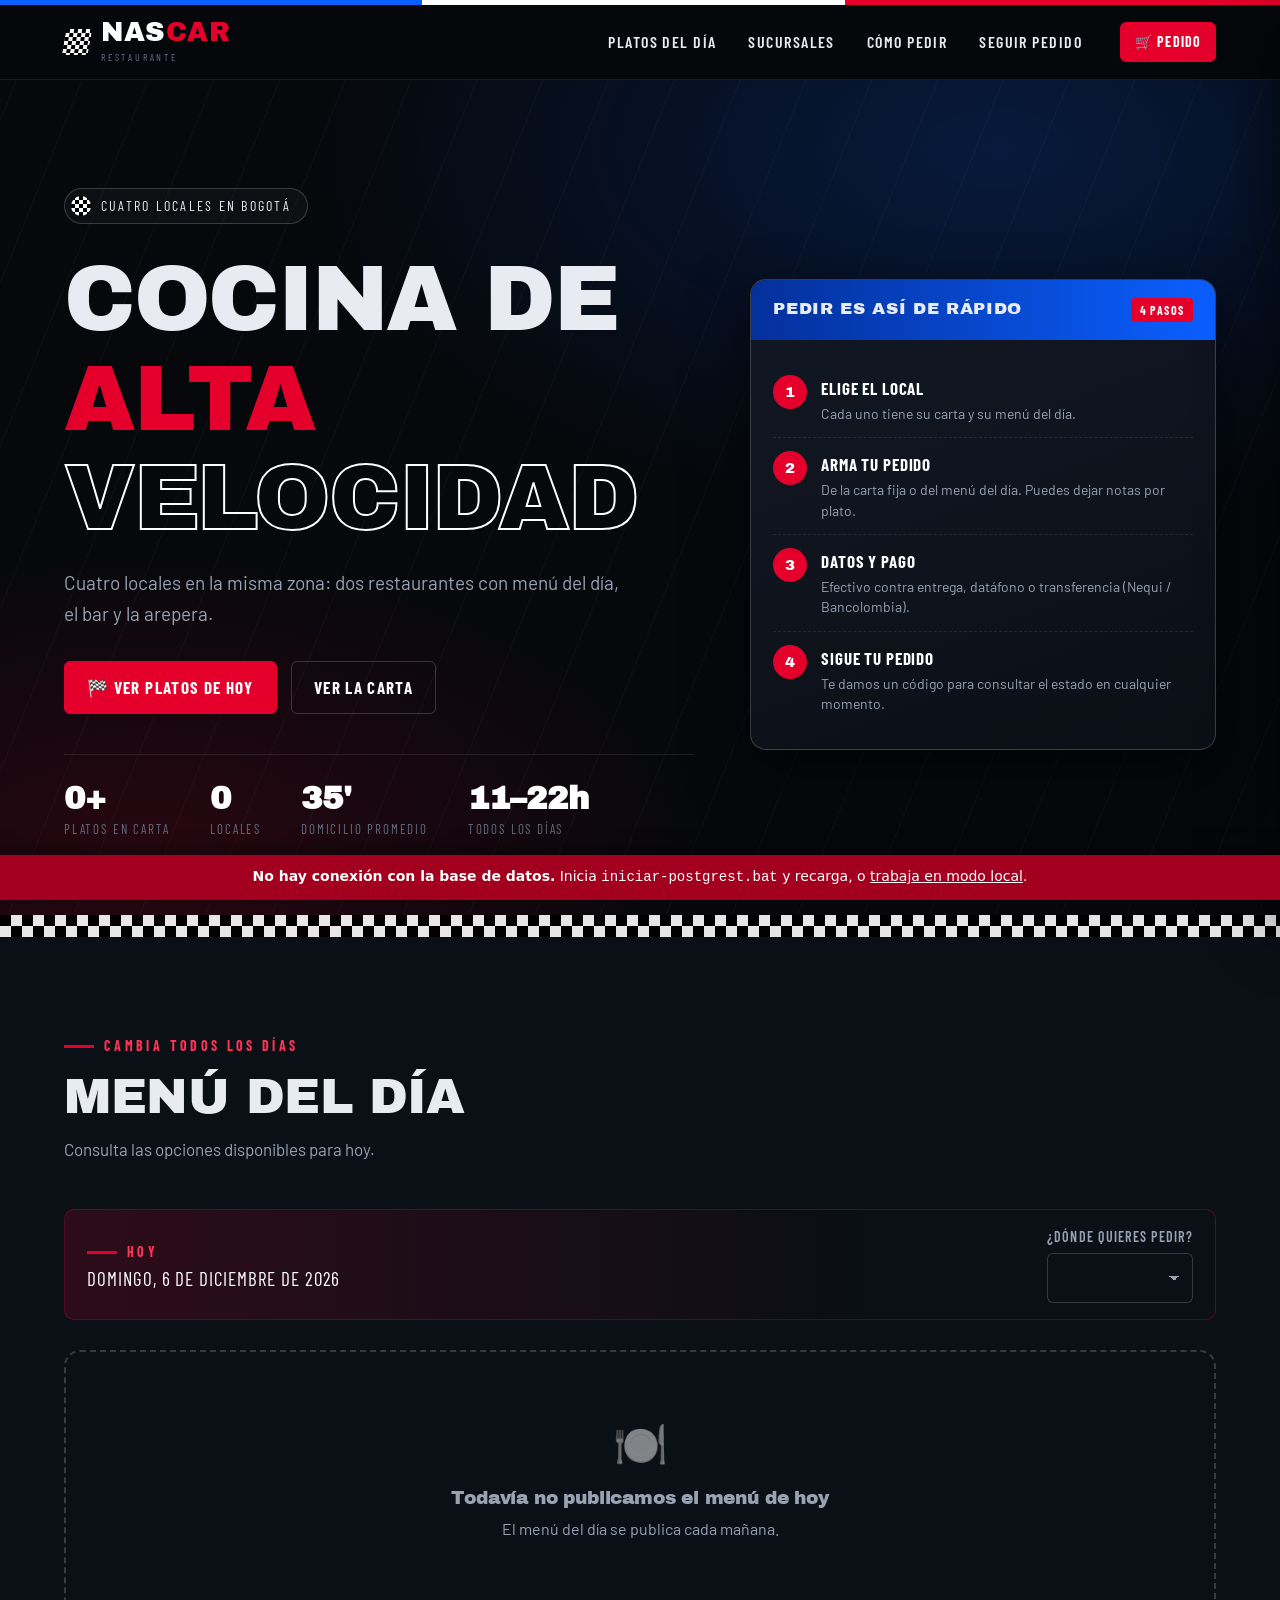
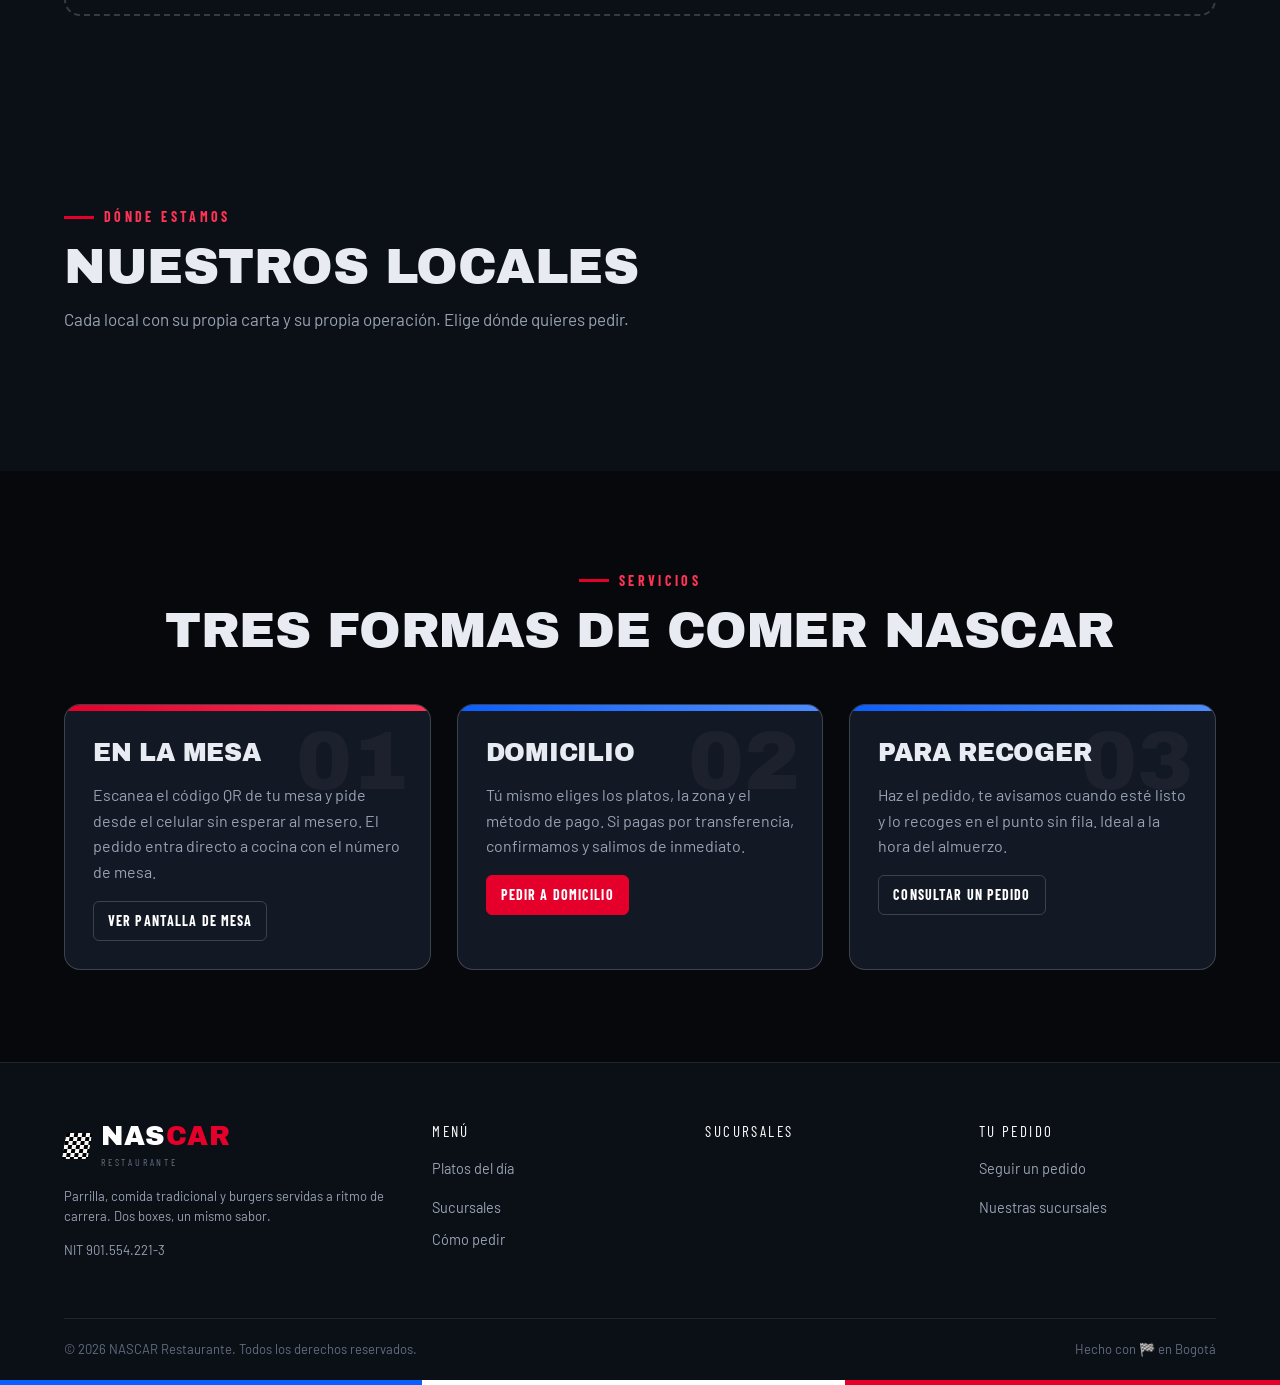
==== commit 44d090ad: "Multiempresa en todos los frentes: ninguna empresa fija - js/backend.js resuelve la empresa de cada " ====
--- a/index.html
+++ b/index.html
@@ -24,7 +24,7 @@
 <link rel="stylesheet" href="css/styles.css">
 </head>
 
-<body>
+<body data-titulo="Restaurante">
 
 <!-- ====================== CABECERA ====================== -->
 <header class="cabecera">
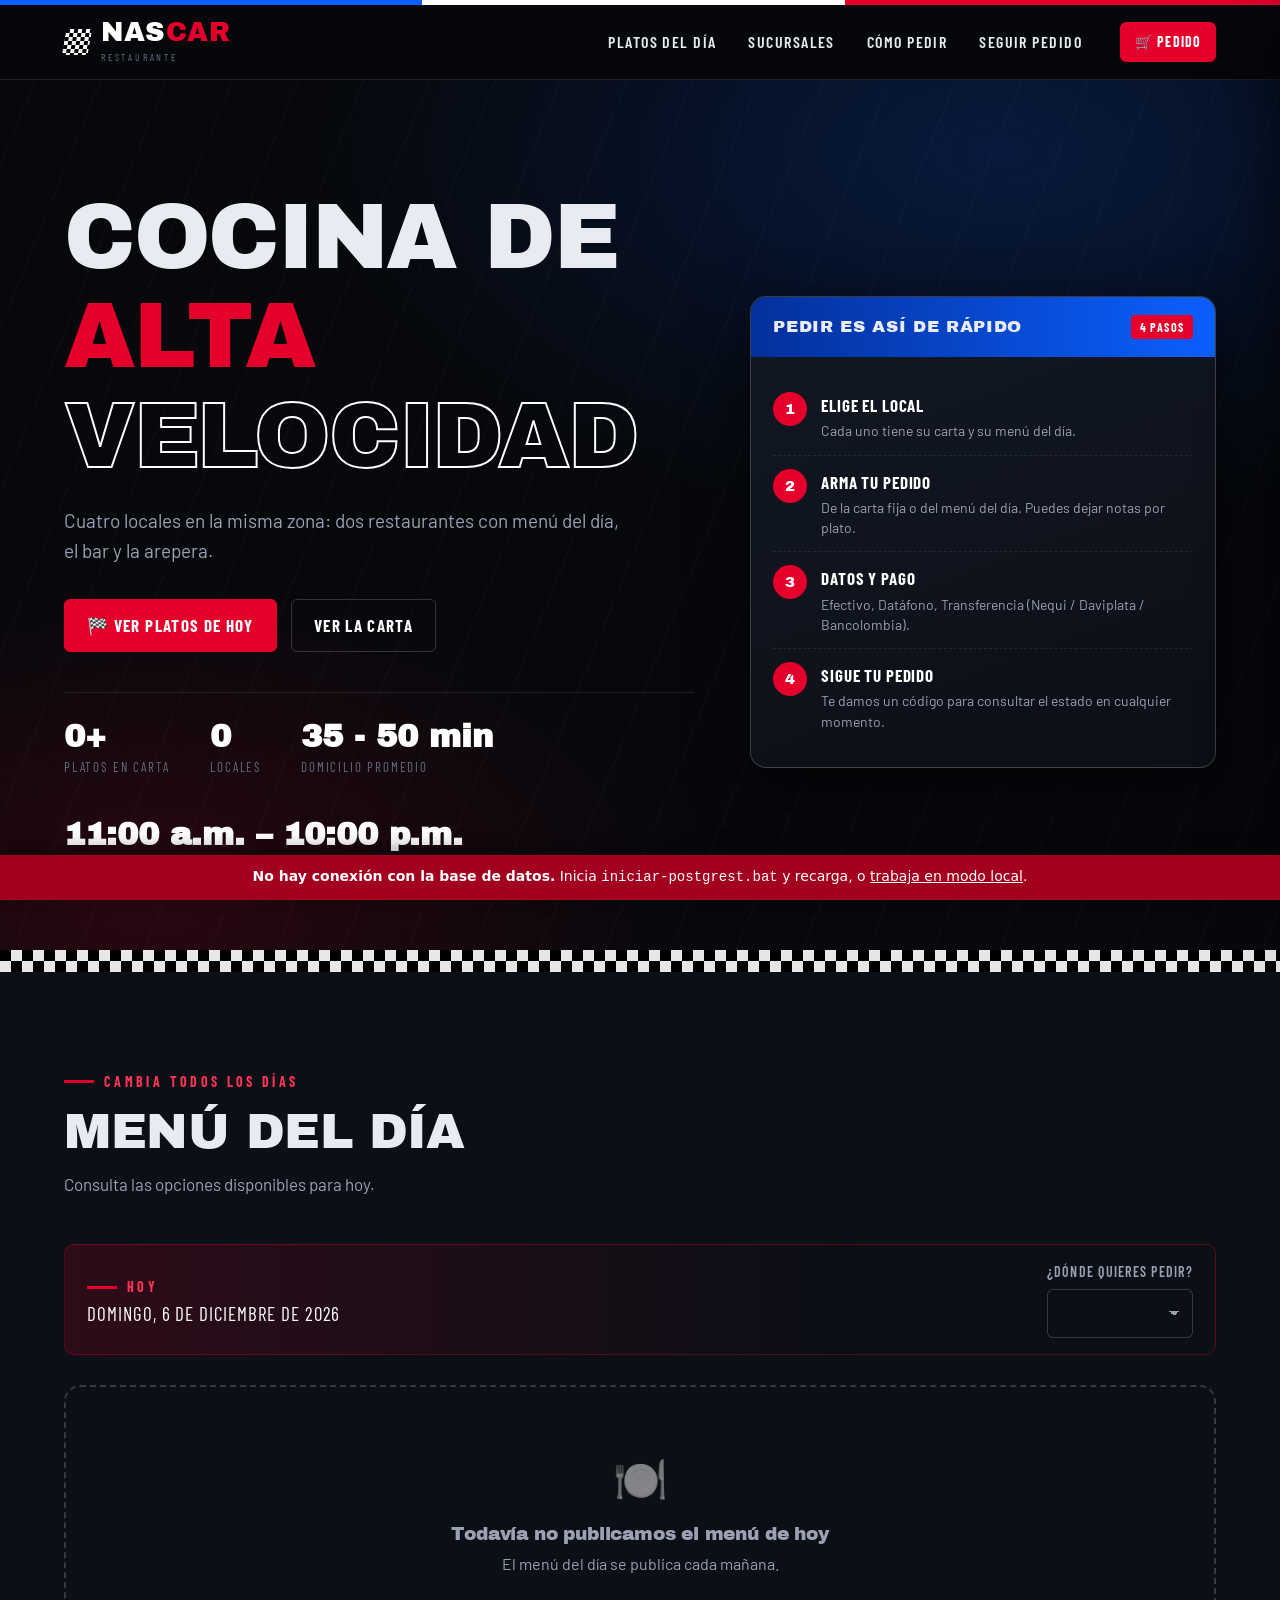
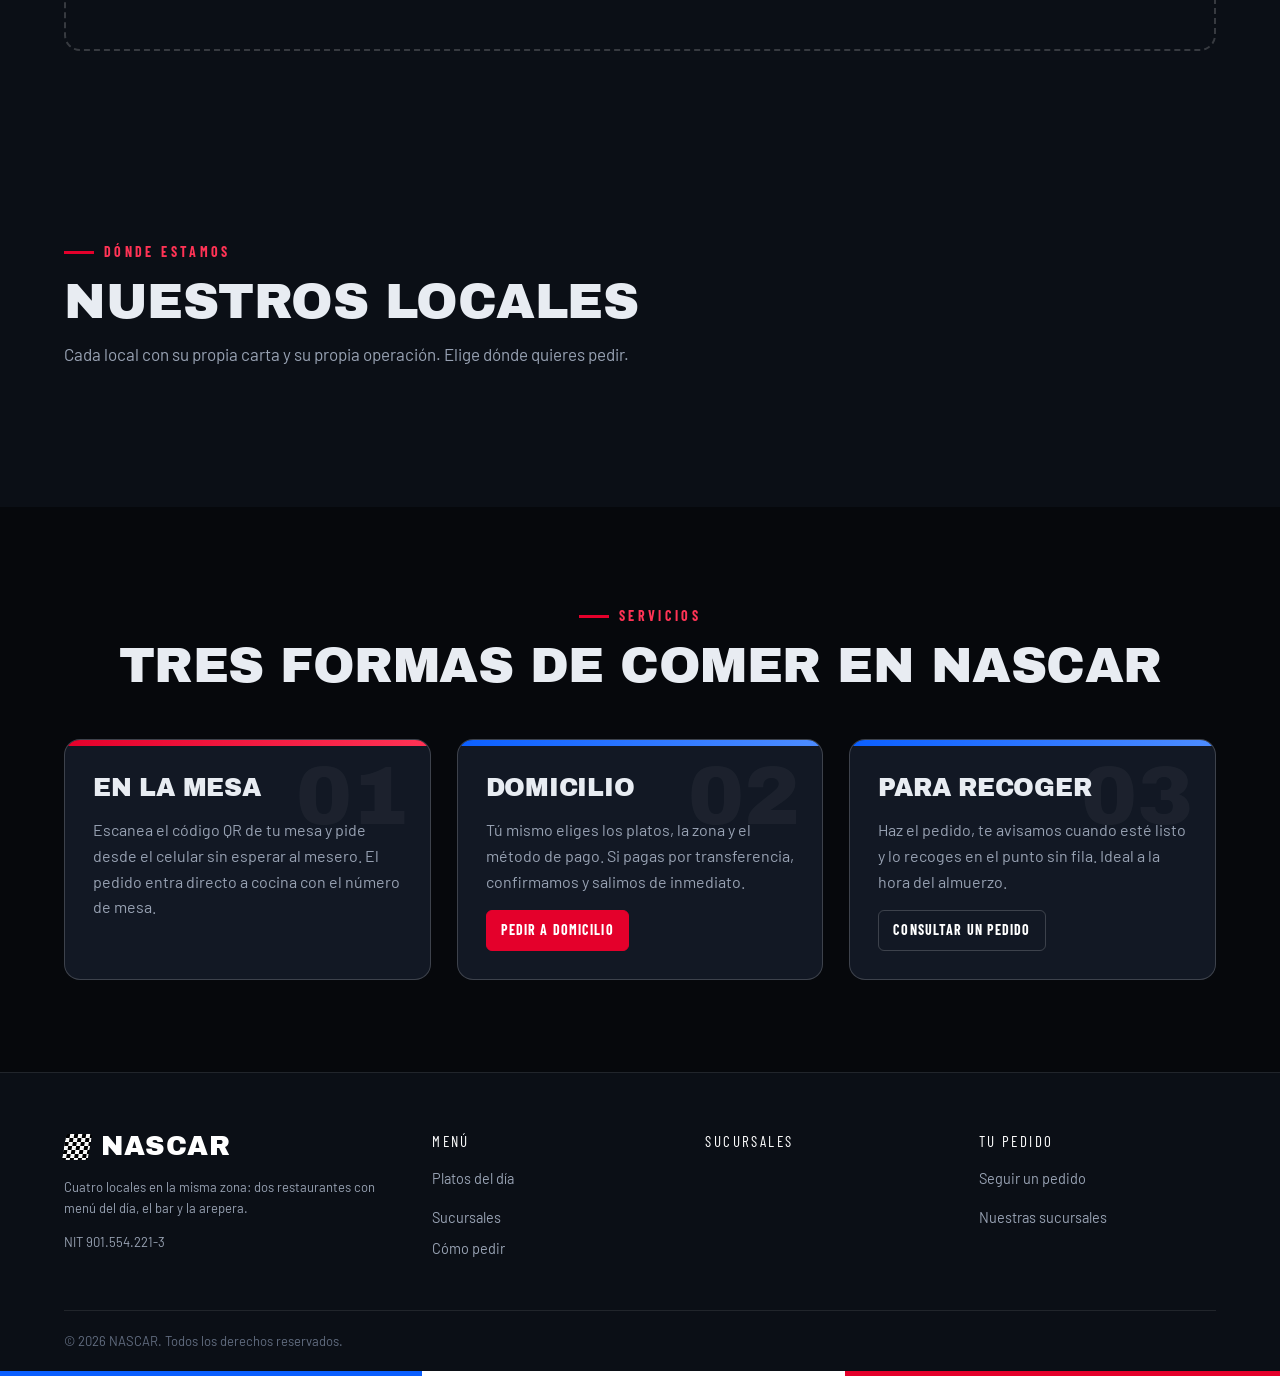
==== commit f0c65cfd: "El portal de pedidos es un lienzo de cada empresa Todo lo que se leia salia de NASCAR: titular, etiq" ====
--- a/index.html
+++ b/index.html
@@ -21,7 +21,7 @@
 <link rel="preconnect" href="https://fonts.googleapis.com">
 <link rel="preconnect" href="https://fonts.gstatic.com" crossorigin>
 <link href="https://fonts.googleapis.com/css2?family=Archivo+Black&family=Barlow+Condensed:wght@400;600;700&family=Barlow:wght@400;500;600&display=swap" rel="stylesheet">
-<link rel="stylesheet" href="css/styles.css">
+<link rel="stylesheet" href="/css/styles.css">
 </head>
 
 <body data-titulo="Restaurante">
@@ -60,19 +60,15 @@
 <section class="hero">
   <div class="contenedor hero__inner">
     <div>
-      <span class="hero__etiqueta">
-        <i class="cuadros cuadros--fina"></i> Cuatro locales en Bogotá
+      <!-- Lo llena app.js con las unidades de la empresa; sin unidades, se oculta -->
+      <span class="hero__etiqueta" id="heroEtiqueta">
+        <i class="cuadros cuadros--fina"></i> <span data-texto></span>
       </span>
 
-      <h1>
-        Cocina de<br>
-        <span class="linea-rojo">alta</span> <span class="linea-contorno">velocidad</span>
-      </h1>
-
-      <p class="hero__texto" id="heroTexto">
-        Parrilla al carbón, comida tradicional y almuerzos que cambian todos los días.
-        Pide para llevar a tu mesa o a domicilio en menos de dos minutos.
-      </p>
+      <!-- El eslogan de la empresa, con las dos últimas palabras resaltadas -->
+      <h1 id="heroTitular"></h1>
+
+      <p class="hero__texto" id="heroTexto"></p>
 
       <div class="hero__cta">
         <a href="#dia" class="btn btn--rojo">🏁 Ver platos de hoy</a>
@@ -89,13 +85,13 @@
           <b id="statLocales">—</b>
           <span>Locales</span>
         </div>
-        <div class="hero__dato">
-          <b>35'</b>
+        <div class="hero__dato" id="datoDomicilio">
+          <b data-texto></b>
           <span>Domicilio promedio</span>
         </div>
-        <div class="hero__dato">
-          <b>11–22h</b>
-          <span>Todos los días</span>
+        <div class="hero__dato" id="datoHorario">
+          <b data-texto></b>
+          <span>Horario</span>
         </div>
       </div>
     </div>
@@ -116,7 +112,8 @@
         </div>
         <div class="paso">
           <span class="paso__n">3</span>
-          <div><b>Datos y pago</b><p>Efectivo contra entrega, datáfono o transferencia (Nequi / Bancolombia).</p></div>
+          <!-- Los métodos que la empresa tenga activos, no los de otra -->
+          <div><b>Datos y pago</b><p id="pasoPagos"></p></div>
         </div>
         <div class="paso">
           <span class="paso__n">4</span>
@@ -186,7 +183,7 @@
   <div class="contenedor">
     <div class="titulo-seccion titulo-seccion--centro reveal">
       <span class="titulo-seccion__kicker">Servicios</span>
-      <h2>Tres formas de comer NASCAR</h2>
+      <h2>Tres formas de comer en <span data-marca></span></h2>
     </div>
 
     <div class="sucursales reveal" style="grid-template-columns:repeat(auto-fit,minmax(280px,1fr))">
@@ -196,7 +193,7 @@
           <span class="sucursal__num">01</span>
           <h3>En la mesa</h3>
           <p class="tenue">Escanea el código QR de tu mesa y pide desde el celular sin esperar al mesero. El pedido entra directo a cocina con el número de mesa.</p>
-          <a href="mesa.html?suc=1&amp;mesa=1" class="btn btn--fantasma btn--sm">Ver pantalla de mesa</a>
+          <a href="mesa.html" class="btn btn--fantasma btn--sm" id="verPantallaMesa">Ver pantalla de mesa</a>
         </div>
       </article>
 
@@ -230,9 +227,9 @@
       <div>
         <div class="logo mb-16">
           <span class="logo__cuadros cuadros cuadros--fina"></span>
-          <span><span class="logo__marca">NAS<em>CAR</em></span><span class="logo__sub">Restaurante</span></span>
-        </div>
-        <p class="tenue mini">Parrilla, comida tradicional y burgers servidas a ritmo de carrera. Dos boxes, un mismo sabor.</p>
+          <span><span class="logo__marca" data-marca></span><span class="logo__sub" id="pieTipo"></span></span>
+        </div>
+        <p class="tenue mini" id="pieDescripcion"></p>
         <p class="tenue mini" id="pieNit"></p>
       </div>
 
@@ -267,8 +264,8 @@
     </div>
 
     <div class="pie__legal">
-      <span>© <span data-anio></span> NASCAR Restaurante. Todos los derechos reservados.</span>
-      <span>Hecho con 🏁 en Bogotá</span>
+      <span>© <span data-anio></span> <span data-marca></span>. Todos los derechos reservados.</span>
+      <span id="pieCiudad"></span>
     </div>
   </div>
   <div class="franja"></div>
@@ -286,13 +283,13 @@
   <div class="carrito__pie" id="carritoPie"></div>
 </aside>
 
-<script src="js/data.js"></script>
-<script src="js/store.js"></script>
-<script src="js/backend.js"></script>
-<script src="js/remoto.js"></script>
-<script src="js/ui.js"></script>
-<script src="js/menu-dia.js"></script>
-<script src="js/tema.js"></script>
-<script src="js/app.js"></script>
+<script src="/js/data.js"></script>
+<script src="/js/store.js"></script>
+<script src="/js/backend.js"></script>
+<script src="/js/remoto.js"></script>
+<script src="/js/ui.js"></script>
+<script src="/js/menu-dia.js"></script>
+<script src="/js/tema.js"></script>
+<script src="/js/app.js"></script>
 </body>
 </html>
--- a/css/styles.css
+++ b/css/styles.css
@@ -2142,7 +2142,7 @@
 /* Tablero de pedidos */
 .tablero {
   display: grid;
-  grid-template-columns: repeat(4, minmax(0, 1fr));
+  grid-template-columns: repeat(var(--columnas, 4), minmax(0, 1fr));
   gap: 16px;
   align-items: start;
 }
@@ -3193,8 +3193,30 @@
   .rejilla-2 {
     grid-template-columns: 1fr;
   }
+  /* En el celular el tablero no se apila ni se amontona: se desliza de
+     lado, una columna por pantalla. Se asoma la siguiente para que se note
+     que hay más, y cada una se detiene en su sitio al soltar. */
   .tablero {
-    grid-template-columns: 1fr;
+    display: flex;
+    grid-template-columns: none;
+    gap: 12px;
+    overflow-x: auto;
+    scroll-snap-type: x mandatory;
+    -webkit-overflow-scrolling: touch;
+    padding-bottom: 8px;
+    scrollbar-width: thin;
+  }
+  .tablero > .columna {
+    flex: 0 0 86%;
+    scroll-snap-align: center;
+    min-height: 0;
+  }
+  .columna__head {
+    position: sticky;
+    top: 0;
+    z-index: 1;
+    background: var(--negro-800);
+    border-radius: var(--r) var(--r) 0 0;
   }
   .columna__body {
     max-height: none;
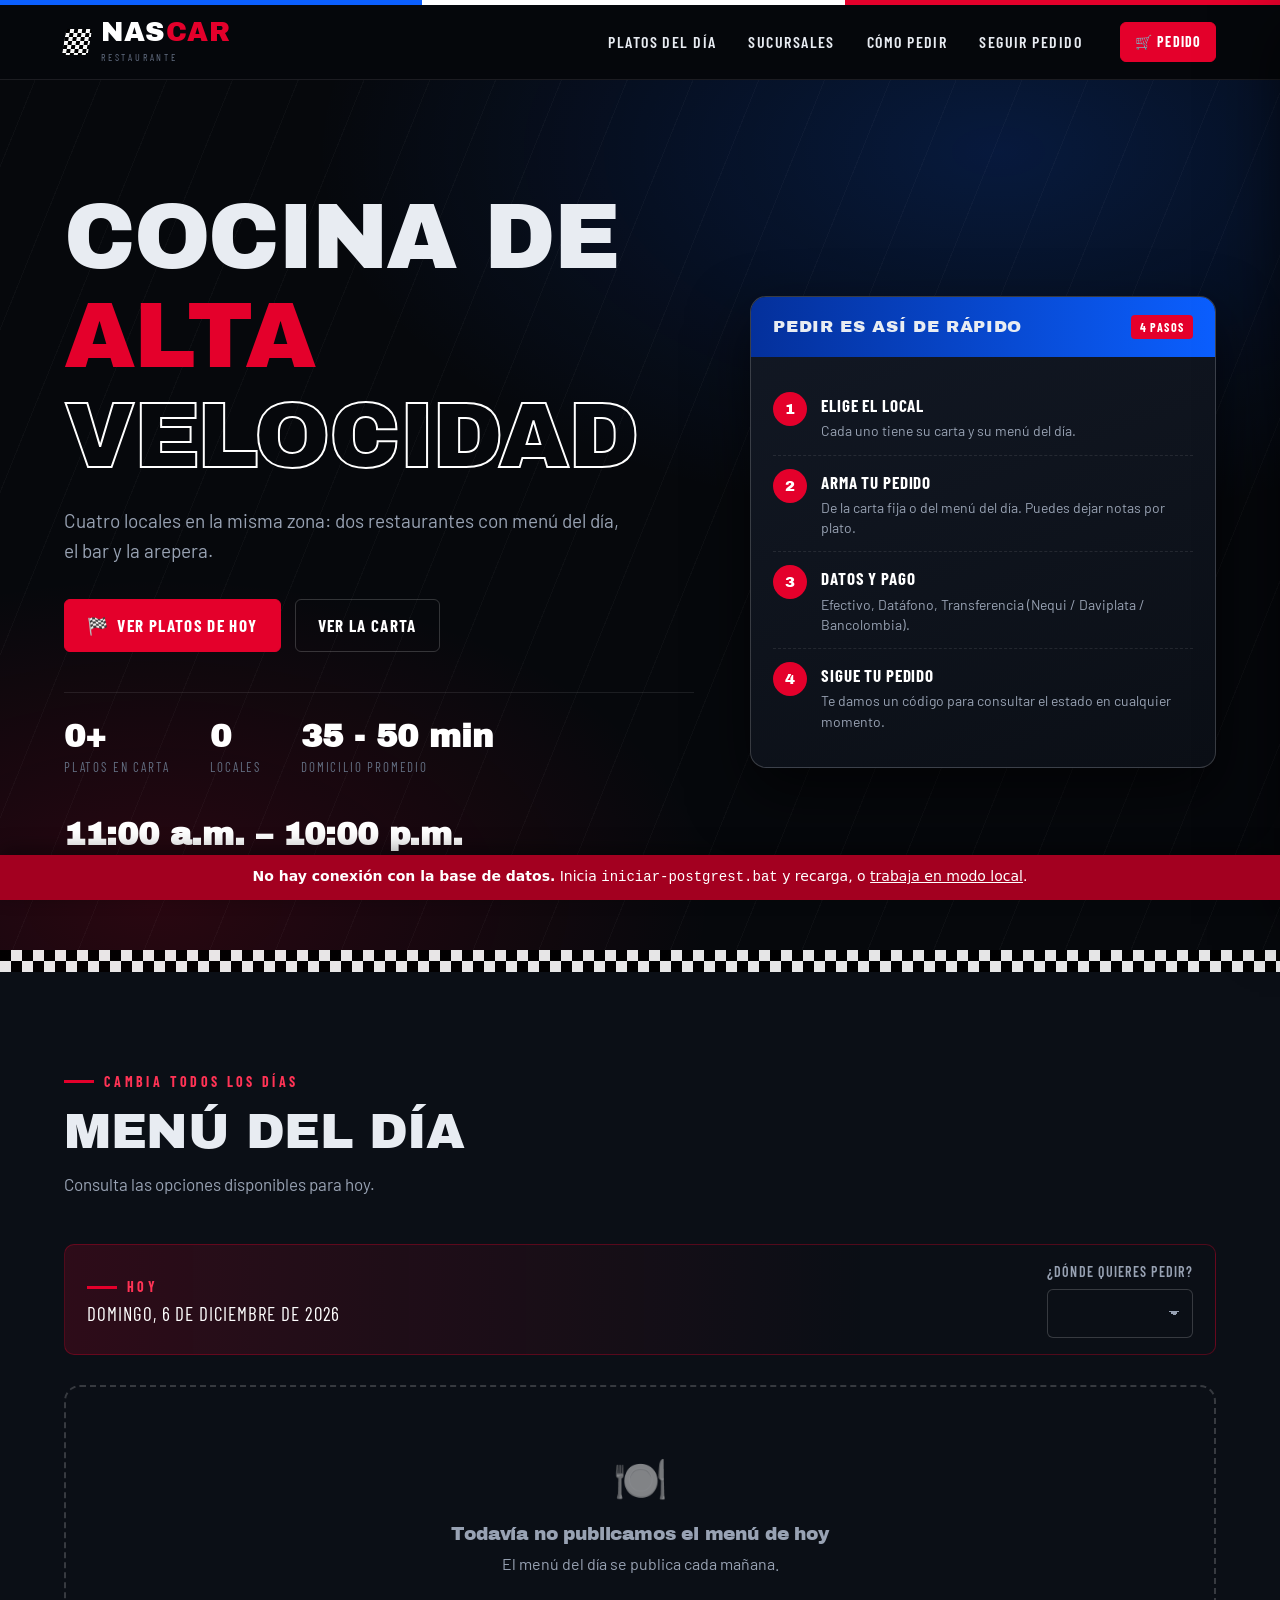
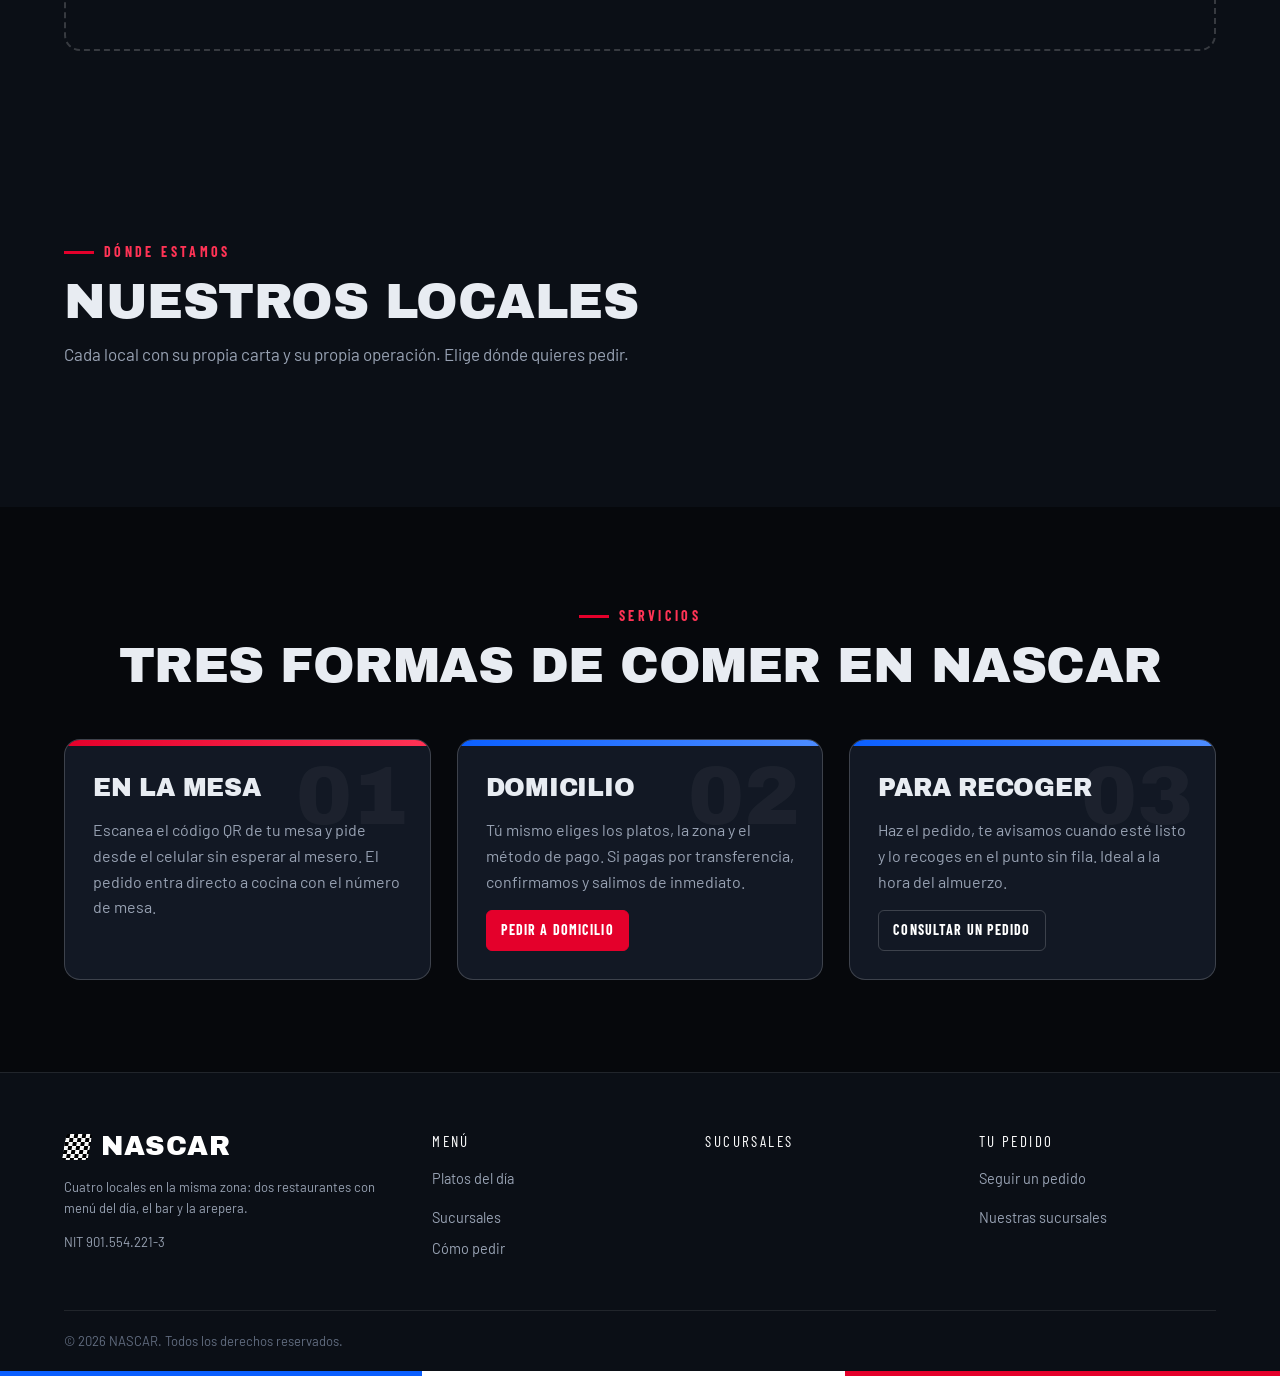
==== commit 4d91ab02: "La banda de la portada es un motivo elegible por empresa La bandera a cuadros que corta la portada -" ====
--- a/index.html
+++ b/index.html
@@ -71,7 +71,7 @@
       <p class="hero__texto" id="heroTexto"></p>
 
       <div class="hero__cta">
-        <a href="#dia" class="btn btn--rojo">🏁 Ver platos de hoy</a>
+        <a href="#dia" class="btn btn--rojo"><span data-emblema>🏁</span> Ver platos de hoy</a>
         <a href="#carta" class="btn btn--fantasma">Ver la carta</a>
       </div>
 
--- a/css/styles.css
+++ b/css/styles.css
@@ -242,8 +242,12 @@
   color: var(--ambar);
 }
 
-/* Bandera a cuadros */
+/* Bandera a cuadros. Es el motivo `cuadros` y, a la vez, lo que se ve
+   mientras una empresa no elija otro: ver MOTIVO DE MARCA, más abajo.
+   `--patron-celda` es el tamaño del dibujo que pide este elemento; los
+   demás motivos lo usan para salir a la medida de donde se pinten. */
 .cuadros {
+  --patron-celda: 14px;
   background-color: #000;
   background-image: linear-gradient(45deg, #fff 25%, transparent 25%, transparent 75%, #fff 75%),
     linear-gradient(45deg, #fff 25%, transparent 25%, transparent 75%, #fff 75%);
@@ -251,8 +255,100 @@
   background-position: 0 0, 7px 7px;
 }
 .cuadros--fina {
+  --patron-celda: 8px;
   background-size: 8px 8px;
   background-position: 0 0, 4px 4px;
+}
+
+/* =========================== MOTIVO DE MARCA ============================
+   La banda que corta la portada bajo la primera pantalla, y las fichas que
+   acompañan al logotipo, son el mismo dibujo. Qué dibujo es lo decide la
+   empresa con `theme.patron`: js/tema.js lo escribe en
+   <html data-patron="..."> y de aquí sale el resto.
+
+   La empresa ELIGE de una lista (NASCAR.PATRONES), nunca escribe CSS. Y
+   los motivos se pintan con los colores de su propio tema, así que cada
+   negocio ve el suyo sin que nadie toque esta hoja.
+
+   `cuadros` no tiene bloque: es lo de arriba, el valor de partida.
+   ======================================================================== */
+
+/* --- Diagonales: las dos franjas de color, inclinadas --- */
+[data-patron='diagonales'] {
+  --patron-alto: 16px;
+}
+[data-patron='diagonales'] .cuadros,
+[data-patron='diagonales'] .hero::after {
+  background-color: var(--azul);
+  background-image: repeating-linear-gradient(
+    -45deg,
+    var(--rojo) 0 calc(var(--patron-celda) / 2),
+    transparent calc(var(--patron-celda) / 2) var(--patron-celda)
+  );
+  background-size: auto;
+  background-position: 0 0;
+  opacity: 1;
+}
+
+/* --- Tres franjas: principal, acento y secundario, en bloque --- */
+[data-patron='tricolor'] {
+  --patron-alto: 10px;
+}
+[data-patron='tricolor'] .cuadros,
+[data-patron='tricolor'] .hero::after {
+  background-color: var(--azul);
+  background-image: linear-gradient(
+    90deg,
+    var(--azul) 0 33.34%,
+    var(--azul-claro) 33.34% 66.67%,
+    var(--rojo) 66.67% 100%
+  );
+  background-size: 100% 100%;
+  background-position: 0 0;
+  opacity: 1;
+}
+
+/* --- Puntos: lunares del color de acento --- */
+[data-patron='puntos'] {
+  --patron-alto: 16px;
+}
+[data-patron='puntos'] .cuadros,
+[data-patron='puntos'] .hero::after {
+  background-color: var(--negro-800);
+  background-image: radial-gradient(var(--azul-claro) 28%, transparent 30%);
+  background-size: var(--patron-celda) var(--patron-celda);
+  background-position: 0 0;
+  opacity: 1;
+}
+
+/* --- Degradado: una línea que pasa de un color al otro --- */
+[data-patron='degradado'] {
+  --patron-alto: 8px;
+}
+[data-patron='degradado'] .cuadros,
+[data-patron='degradado'] .hero::after {
+  background-color: var(--azul);
+  background-image: linear-gradient(90deg, var(--azul), var(--azul-claro) 50%, var(--rojo));
+  background-size: 100% 100%;
+  background-position: 0 0;
+  opacity: 1;
+}
+
+/* --- Línea lisa: una raya fina, sin dibujo --- */
+[data-patron='liso'] {
+  --patron-alto: 6px;
+}
+[data-patron='liso'] .cuadros,
+[data-patron='liso'] .hero::after {
+  background-color: var(--azul-claro);
+  background-image: none;
+  opacity: 1;
+}
+
+/* --- Sin banda: el corte limpio entre secciones --- */
+[data-patron='ninguno'] .cuadros,
+[data-patron='ninguno'] .hero::after {
+  display: none;
 }
 
 /* Franja de velocidad azul/rojo */
@@ -650,6 +746,7 @@
 
 /* ============================ 06. HERO ================================== */
 .hero {
+  --patron-celda: 22px; /* el tamaño del motivo en la banda de abajo */
   position: relative;
   padding: 108px 0 96px;
   overflow: hidden;
@@ -676,7 +773,7 @@
   left: 0;
   right: 0;
   bottom: 0;
-  height: 22px;
+  height: var(--patron-alto, 22px);
   background-color: #000;
   background-image: linear-gradient(45deg, #fff 25%, transparent 25%, transparent 75%, #fff 75%),
     linear-gradient(45deg, #fff 25%, transparent 25%, transparent 75%, #fff 75%);
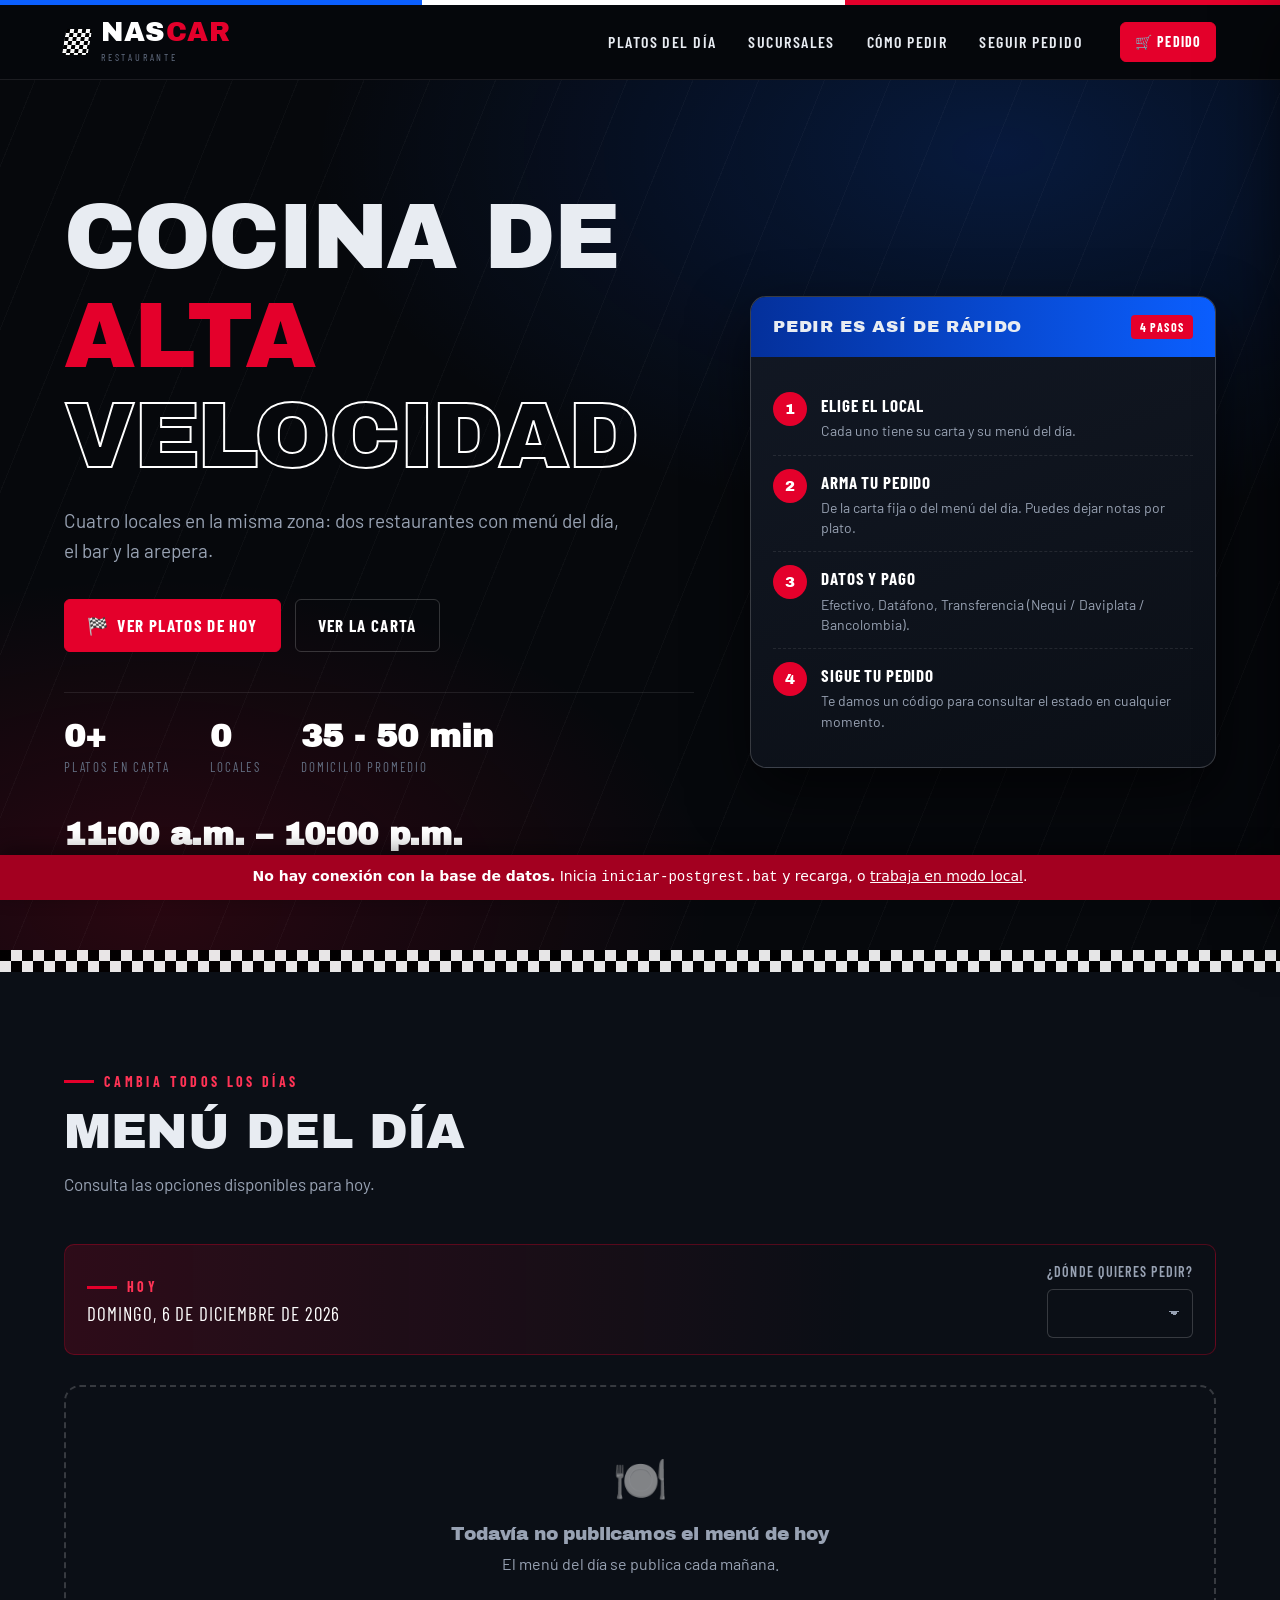
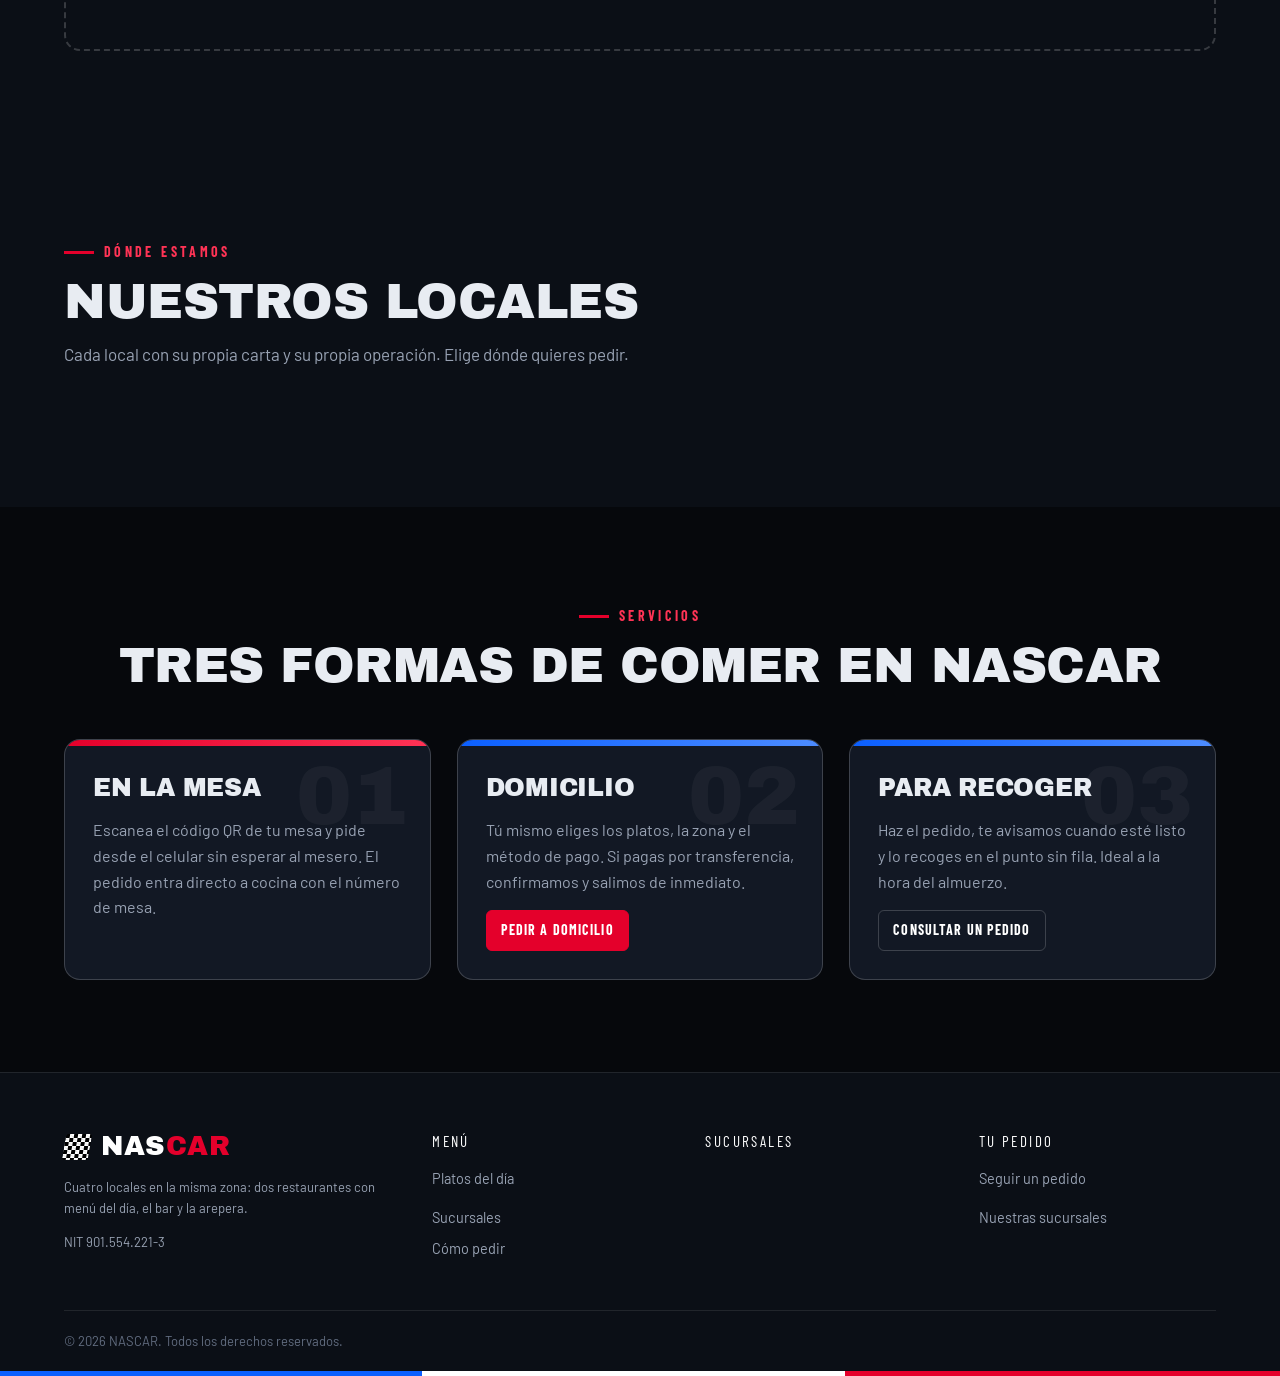
==== commit 0c2b1b15: "Ninguna página arranca con la marca de otra empresa Dos cosas que el cliente vio en una empresa reci" ====
--- a/index.html
+++ b/index.html
@@ -3,20 +3,23 @@
 <head>
 <meta charset="utf-8">
 <meta name="viewport" content="width=device-width, initial-scale=1, viewport-fit=cover">
-<title>NASCAR · Restaurante — Parrilla, tradicional y domicilios</title>
-<meta name="description" content="Restaurante NASCAR: carta a la parrilla, almuerzos del día y domicilios en cuatro locales de Bogotá. Pide en línea en minutos.">
+<title>Restaurante</title>
+<meta name="description" content="Carta, menú del día y pedidos a domicilio. Pide en línea en minutos.">
 <meta name="apple-mobile-web-app-capable" content="yes">
 <meta name="mobile-web-app-capable" content="yes">
 <meta name="apple-mobile-web-app-status-bar-style" content="black-translucent">
-<meta name="apple-mobile-web-app-title" content="NASCAR">
+<meta name="apple-mobile-web-app-title" content="Restaurante">
 <meta name="format-detection" content="telephone=no">
 <meta name="theme-color" content="#06080c">
 
-<meta property="og:title" content="NASCAR · Cocina de alta velocidad">
-<meta property="og:description" content="Menú del día, arepas, comidas rápidas y bar en cuatro locales de Bogotá.">
+<meta property="og:title" content="Restaurante">
+<meta property="og:description" content="Carta, menú del día y pedidos a domicilio.">
 <meta property="og:type" content="website">
 
-<link rel="icon" href="data:image/svg+xml,<svg xmlns='http://www.w3.org/2000/svg' viewBox='0 0 32 32'><rect width='32' height='32' fill='%2306080c'/><rect x='4' y='4' width='8' height='8' fill='%23fff'/><rect x='20' y='4' width='8' height='8' fill='%23fff'/><rect x='12' y='12' width='8' height='8' fill='%23fff'/><rect x='4' y='20' width='8' height='8' fill='%23fff'/><rect x='20' y='20' width='8' height='8' fill='%23fff'/></svg>">
+<!-- Un plato, no la bandera a cuadros: esa es de NASCAR, y esta página
+     sirve a cualquier empresa. Si la empresa subió el suyo, js/tema.js lo
+     cambia en cuanto llega el dato. -->
+<link rel="icon" href="data:image/svg+xml,<svg xmlns='http://www.w3.org/2000/svg' viewBox='0 0 32 32'><rect width='32' height='32' rx='7' fill='%230f1115'/><circle cx='16' cy='16' r='9' fill='none' stroke='%23fff' stroke-width='2'/><circle cx='16' cy='16' r='4' fill='%23fff'/></svg>">
 
 <link rel="preconnect" href="https://fonts.googleapis.com">
 <link rel="preconnect" href="https://fonts.gstatic.com" crossorigin>
@@ -33,7 +36,10 @@
     <a href="index.html" class="logo">
       <span class="logo__cuadros cuadros cuadros--fina"></span>
       <span>
-        <span class="logo__marca">NAS<em>CAR</em></span>
+        <!-- Vacío a propósito: lo llena js/tema.js con la marca de la
+             empresa de esta visita. Con un nombre escrito aquí, toda
+             empresa enseñaba el de NASCAR mientras cargaba. -->
+        <span class="logo__marca"></span>
         <span class="logo__sub">Restaurante</span>
       </span>
     </a>
@@ -71,13 +77,13 @@
       <p class="hero__texto" id="heroTexto"></p>
 
       <div class="hero__cta">
-        <a href="#dia" class="btn btn--rojo"><span data-emblema>🏁</span> Ver platos de hoy</a>
+        <a href="#dia" class="btn btn--rojo"><span data-emblema></span> Ver platos de hoy</a>
         <a href="#carta" class="btn btn--fantasma">Ver la carta</a>
       </div>
 
       <div class="hero__datos">
         <div class="hero__dato">
-          <b id="statPlatos">30+</b>
+          <b id="statPlatos">—</b>
           <span>Platos en carta</span>
         </div>
         <div class="hero__dato">
--- a/css/styles.css
+++ b/css/styles.css
@@ -630,6 +630,10 @@
   letter-spacing: 0.02em;
   color: var(--blanco);
   line-height: 1;
+  /* El HTML lo trae vacío —la marca es de la empresa, no del archivo— y
+     js/tema.js lo llena cuando llega el dato. Se le reserva el alto para
+     que la cabecera no dé un salto en ese momento. */
+  min-height: 27px;
 }
 .logo__marca em {
   font-style: normal;
@@ -1521,6 +1525,211 @@
   background: rgba(228, 0, 43, 0.09);
 }
 
+/* Lista de casillas dentro de un formulario: muchas opciones cortas en poco
+   sitio, con su propio desplazamiento para que el modal no crezca. */
+.lista-check {
+  max-height: 220px;
+  overflow-y: auto;
+  border: 1px solid var(--borde-fuerte);
+  border-radius: var(--r);
+  background: var(--negro-800);
+  margin-top: 8px;
+}
+.lista-check__fila {
+  display: flex;
+  align-items: center;
+  gap: 10px;
+  padding: 9px 12px;
+  border-bottom: 1px solid var(--borde);
+  cursor: pointer;
+  transition: var(--t);
+}
+.lista-check__fila:last-child {
+  border-bottom: 0;
+}
+.lista-check__fila:hover {
+  background: rgba(255, 255, 255, 0.04);
+}
+.lista-check__fila input {
+  accent-color: var(--rojo);
+  width: 17px;
+  height: 17px;
+  flex-shrink: 0;
+}
+.lista-check__fila b {
+  font-weight: 600;
+  font-size: 14px;
+  color: var(--humo);
+}
+.lista-check__fila i {
+  margin-left: auto;
+  font-style: normal;
+  font-size: 11px;
+  letter-spacing: 0.06em;
+  text-transform: uppercase;
+  color: var(--gris-osc);
+  white-space: nowrap;
+}
+.lista-check__fila:has(input:checked) {
+  background: rgba(228, 0, 43, 0.1);
+}
+.lista-check__fila:has(input:checked) b {
+  color: var(--blanco);
+}
+/* El contador, debajo de la explicación */
+.bloque-n {
+  display: block;
+  margin-top: 4px;
+  color: var(--humo);
+}
+
+/* ========================= ESTACIÓN DE CAJA =============================
+   Vender y cobrar en la misma pantalla. Pensada para tocar rápido: la carta
+   ocupa el sitio y el ticket vive a la vista, sin tener que desplazarse.
+   ======================================================================== */
+.caja-pos {
+  display: grid;
+  grid-template-columns: 1fr 340px;
+  gap: 18px;
+  align-items: start;
+}
+.caja-pos__carta {
+  min-width: 0;
+}
+.caja-grid {
+  display: grid;
+  grid-template-columns: repeat(auto-fill, minmax(150px, 1fr));
+  gap: 10px;
+  margin-top: 12px;
+}
+.caja-prod {
+  display: flex;
+  flex-direction: column;
+  gap: 4px;
+  align-items: flex-start;
+  min-height: 86px;
+  padding: 12px;
+  border: 1px solid var(--borde-fuerte);
+  border-radius: var(--r);
+  background: var(--negro-700);
+  color: var(--humo);
+  text-align: left;
+  cursor: pointer;
+  transition: var(--t);
+}
+.caja-prod:hover {
+  border-color: var(--azul-claro);
+  background: var(--negro-600);
+}
+.caja-prod:active {
+  transform: scale(0.97);
+}
+.caja-prod__nombre {
+  font-size: 14px;
+  line-height: 1.25;
+  font-weight: 600;
+}
+.caja-prod__precio {
+  margin-top: auto;
+  font-family: var(--f-cond);
+  font-size: 19px;
+  color: var(--blanco);
+}
+.caja-prod__marca {
+  font-size: 10px;
+  letter-spacing: 0.08em;
+  text-transform: uppercase;
+  color: var(--verde);
+}
+.caja-prod__marca--cocina {
+  color: var(--gris-osc);
+}
+
+/* ---- El ticket ---- */
+.caja-pos__ticket {
+  position: sticky;
+  top: 12px;
+  border: 1px solid var(--borde-fuerte);
+  border-radius: var(--r);
+  background: var(--negro-800);
+  overflow: hidden;
+}
+.caja-ticket__lista {
+  max-height: 46vh;
+  overflow-y: auto;
+  padding: 10px 12px;
+}
+.caja-ticket__linea {
+  display: flex;
+  align-items: center;
+  justify-content: space-between;
+  gap: 10px;
+  padding: 7px 0;
+  border-bottom: 1px solid var(--borde);
+}
+.caja-ticket__linea:last-child {
+  border-bottom: 0;
+}
+.caja-ticket__nombre {
+  font-size: 14px;
+  min-width: 0;
+}
+.caja-ticket__vacio {
+  padding: 26px 8px;
+  text-align: center;
+  font-size: 13.5px;
+  color: var(--gris-osc);
+}
+.caja-ticket__pie {
+  padding: 12px;
+  border-top: 1px solid var(--borde-fuerte);
+  background: var(--negro-700);
+}
+.caja-ticket__total {
+  display: flex;
+  align-items: baseline;
+  justify-content: space-between;
+  margin: 4px 0 12px;
+}
+.caja-ticket__total span {
+  font-size: 12px;
+  letter-spacing: 0.12em;
+  text-transform: uppercase;
+  color: var(--gris-osc);
+}
+.caja-ticket__total b {
+  font-family: var(--f-cond);
+  font-size: 30px;
+  color: var(--blanco);
+}
+.caja-ticket__cobrar {
+  background: var(--verde);
+  border-color: var(--verde);
+  color: #04220f;
+  font-size: 16px;
+  padding: 14px;
+}
+.caja-ticket__cobrar:disabled {
+  opacity: 0.45;
+  cursor: not-allowed;
+}
+
+/* En celular el ticket va debajo y se queda pegado abajo: es donde llega
+   el pulgar de quien está cobrando con una mano. */
+@media (max-width: 900px) {
+  .caja-pos {
+    grid-template-columns: 1fr;
+  }
+  .caja-pos__ticket {
+    position: sticky;
+    bottom: 0;
+    top: auto;
+  }
+  .caja-ticket__lista {
+    max-height: 30vh;
+  }
+}
+
 .caja-datos {
   padding: 16px;
   border: 1px dashed var(--borde-fuerte);
@@ -1768,6 +1977,38 @@
   text-align: center;
   color: var(--gris-osc);
 }
+
+/* «En vivo»: el punto que late mientras la pantalla se refresca sola. Sólo
+   aparece si al pedido todavía le queda camino. */
+.seg-vivo {
+  display: inline-flex;
+  align-items: center;
+  gap: 5px;
+  margin-left: 8px;
+  padding: 1px 8px 1px 6px;
+  border-radius: 999px;
+  background: rgba(18, 183, 106, 0.12);
+  color: var(--verde);
+  font-size: 10px;
+  letter-spacing: 0.08em;
+  vertical-align: 1px;
+}
+.seg-vivo i {
+  width: 6px;
+  height: 6px;
+  border-radius: 50%;
+  background: currentColor;
+  animation: seg-latido 1.8s ease-in-out infinite;
+}
+@keyframes seg-latido {
+  0%,
+  100% {
+    opacity: 1;
+  }
+  50% {
+    opacity: 0.2;
+  }
+}
 .seg-datos {
   display: grid;
   grid-template-columns: 1fr 1fr;
@@ -1820,7 +2061,8 @@
   }
 }
 @media (prefers-reduced-motion: reduce) {
-  .seg-actual__ico--vivo {
+  .seg-actual__ico--vivo,
+  .seg-vivo i {
     animation: none;
   }
   .seg-pasos__riel i {
@@ -1980,6 +2222,51 @@
 .modal-fondo.is-in .modal {
   transform: none;
 }
+
+/* Clic fuera: el cuadro NO se cierra, pero acusa recibo. Sin esto el clic
+   no haría nada y parecería que la pantalla se colgó.
+
+   Las dos señales son animaciones y no clases que haya que quitar luego:
+   al terminar, el elemento vuelve solo a su estilo de siempre. */
+@keyframes modal-insiste {
+  0%,
+  100% {
+    transform: none;
+  }
+  25% {
+    transform: translateX(-7px);
+  }
+  75% {
+    transform: translateX(7px);
+  }
+}
+/* Se enciende la salida, que es lo que se estaba buscando */
+@keyframes modal-insiste-x {
+  0%,
+  100% {
+    border-color: var(--borde-fuerte);
+    background: transparent;
+  }
+  40% {
+    border-color: var(--rojo);
+    background: var(--rojo);
+  }
+}
+/* La clase sólo la pone ui.js, y sólo con el cuadro abierto: no hace
+   falta colgar estas reglas de `.is-in`, que es la animación de entrada
+   y tiene su propio momento. */
+.modal.modal--insiste {
+  animation: modal-insiste 190ms ease-in-out;
+}
+.modal--insiste .modal__x {
+  animation: modal-insiste-x 460ms ease-in-out;
+}
+@media (prefers-reduced-motion: reduce) {
+  /* Se quita el movimiento, no el aviso: la X sigue encendiéndose. */
+  .modal.modal--insiste {
+    animation: none;
+  }
+}
 .modal__head {
   display: flex;
   align-items: center;
@@ -2901,6 +3188,70 @@
   color: var(--blanco);
 }
 
+/* ---- Barra de secciones de la puerta abierta ----
+   Segundo nivel de navegación: el lateral elige el área, esta barra la
+   sección. Reaprovecha los estilos de `.tab`, que ya eran los de una
+   pestaña horizontal; aquí sólo se arma el contenedor.
+
+   No se confunda con `.sub-tabs`, que es la navegación de DENTRO de una
+   pantalla («Tomar pedido» / «Listos para llevar»). Esta es de nivel
+   superior y va fuera del panel. */
+.puerta-tabs {
+  display: flex;
+  gap: 2px;
+  padding: 0 22px;
+  /* Los mismos tokens que la cabecera de arriba: la barra se lee como
+     parte de ella, y cambia con el tema de cada empresa. */
+  border-bottom: 1px solid var(--side-borde, var(--borde));
+  background: var(--side-fondo, transparent);
+  overflow-x: auto;
+  /* Una barra de navegación no necesita barra de scroll a la vista: se
+     arrastra o se usa la rueda. */
+  scrollbar-width: none;
+}
+.puerta-tabs::-webkit-scrollbar {
+  display: none;
+}
+.puerta-tabs .tab {
+  display: flex;
+  align-items: center;
+  gap: 8px;
+  padding: 12px 16px;
+  font-size: 14px;
+  letter-spacing: 0.06em;
+}
+.puerta-tabs .tab i {
+  font-style: normal;
+  font-size: 16px;
+  line-height: 1;
+}
+.puerta-tabs .tab .pill {
+  margin-left: 2px;
+}
+
+/* De otra puerta: no se ve, pero sigue en su sitio con su contador, que
+   es lo que suma el contador de la puerta en el lateral. Se distingue de
+   `.oculto`, que es la decisión de permisos y no se pisa nunca. */
+.puerta-tabs .tab.is-fuera {
+  display: none;
+}
+
+@media (max-width: 760px) {
+  .puerta-tabs {
+    padding: 0 16px;
+  }
+  .puerta-tabs .tab {
+    padding: 11px 12px;
+    font-size: 13px;
+  }
+  /* Con el ancho de un teléfono el texto de todas las secciones no cabe:
+     se deja sólo el icono, y el nombre de la sección ya lo dice el título
+     de la pantalla que se abre debajo. */
+  .puerta-tabs .tab:not(.is-activo) span:not(.pill) {
+    display: none;
+  }
+}
+
 /* ============ 17b. VISTAS DE PISO (mesero, cocina, entregas) ============
    Botones grandes, poco texto y estado a primera vista: se usan de pie,
    con una mano y con prisa.
@@ -3194,44 +3545,6 @@
   letter-spacing: 0.12em;
   text-transform: uppercase;
   color: var(--gris);
-}
-
-/* Accesos rápidos de la pantalla de login */
-.acceso-rapido {
-  display: grid;
-  grid-template-columns: repeat(auto-fit, minmax(128px, 1fr));
-  gap: 8px;
-  margin-top: 14px;
-}
-.acceso-rapido button {
-  padding: 11px 8px;
-  border: 1px solid var(--borde-fuerte);
-  border-radius: var(--r-sm);
-  background: var(--negro-800);
-  color: var(--humo);
-  cursor: pointer;
-  transition: all var(--t);
-}
-.acceso-rapido button:hover {
-  border-color: var(--azul);
-  background: var(--negro-600);
-}
-.acceso-rapido i {
-  font-style: normal;
-  font-size: 19px;
-  display: block;
-}
-.acceso-rapido b {
-  display: block;
-  font-family: var(--f-cond);
-  font-size: 14px;
-  letter-spacing: 0.06em;
-  text-transform: uppercase;
-  color: var(--blanco);
-}
-.acceso-rapido span {
-  font-size: 11px;
-  color: var(--gris-osc);
 }
 
 /* ========================= 18. RESPONSIVE =============================== */
@@ -3445,6 +3758,7 @@
   .btn,
   .tabs,
   .sub-tabs,
+  .puerta-tabs,
   .barra-herramientas,
   .toast-wrap,
   .inv-top,
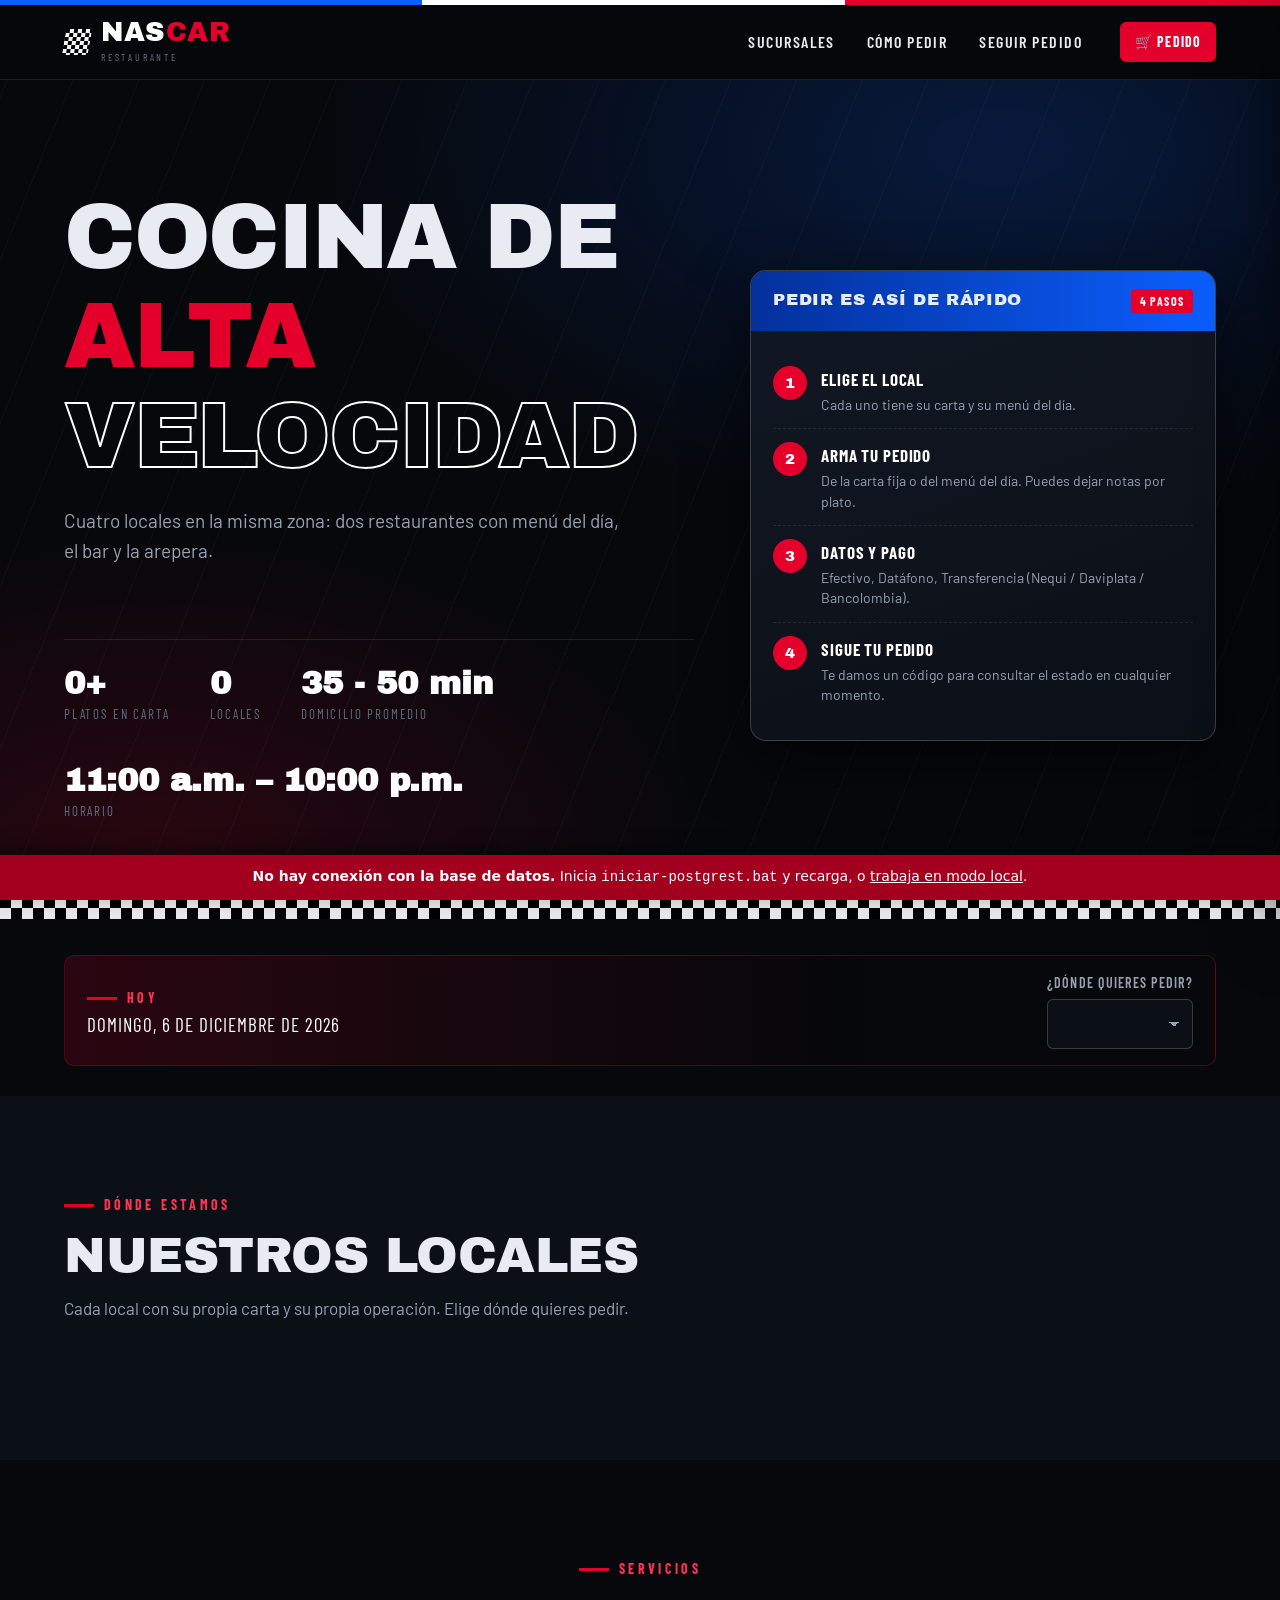
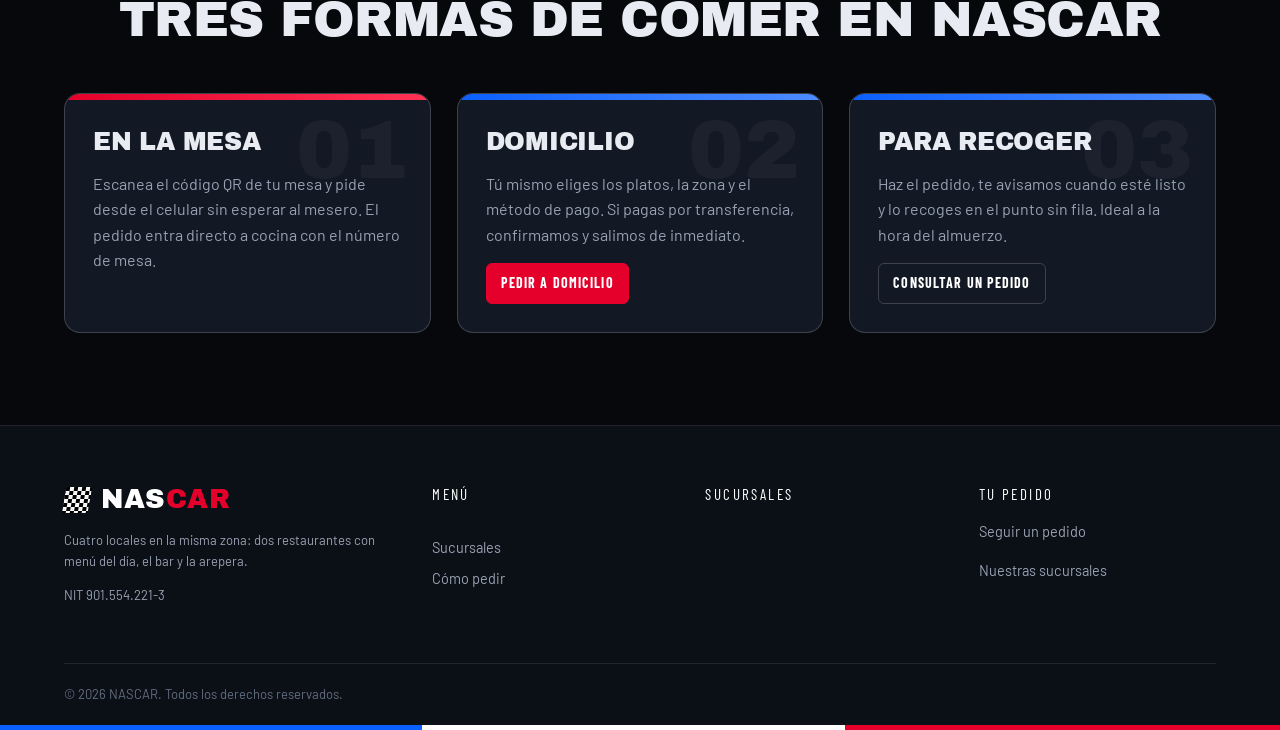
==== commit a40fa2c7: "El local que no lleva menú del día no lo anuncia Un bar y una arepera no llevan menú del día, y el p" ====
--- a/index.html
+++ b/index.html
@@ -130,6 +130,30 @@
   </div>
 </section>
 
+<!-- ================== DÓNDE QUIERE PEDIR ==================
+     Vivía dentro de la sección del menú del día, y de ahí tuvo que salir:
+     elegir el local vale para TODA la visita, no sólo para el menú. Hay
+     locales que no llevan menú del día —un bar, una arepera— y esa
+     sección se esconde entera; con el selector dentro, el cliente se
+     quedaba sin poder cambiarse de local.
+
+     El id sigue siendo `filtroSucursalDia` por no tocar js/app.js en algo
+     que no es este arreglo; lo que decide es de toda la página. -->
+<div class="contenedor barra-donde">
+  <div class="barra-dia reveal">
+    <div>
+      <span class="titulo-seccion__kicker" style="margin:0">Hoy</span>
+      <div class="barra-dia__fecha" id="fechaHoy">—</div>
+    </div>
+    <div class="fila">
+      <label class="campo" style="margin:0">
+        <span>¿Dónde quieres pedir?</span>
+        <select class="select" id="filtroSucursalDia"></select>
+      </label>
+    </div>
+  </div>
+</div>
+
 <!-- ==================== PLATOS DEL DÍA ==================== -->
 <section class="seccion seccion--oscura" id="dia">
   <div class="contenedor">
@@ -139,19 +163,6 @@
            (Panel → Menú del día). Aquí no va ningún texto fijo. -->
       <h2 id="tituloDia"></h2>
       <p id="mensajeDia"></p>
-    </div>
-
-    <div class="barra-dia reveal">
-      <div>
-        <span class="titulo-seccion__kicker" style="margin:0">Hoy</span>
-        <div class="barra-dia__fecha" id="fechaHoy">—</div>
-      </div>
-      <div class="fila">
-        <label class="campo" style="margin:0">
-          <span>¿Dónde quieres pedir?</span>
-          <select class="select" id="filtroSucursalDia"></select>
-        </label>
-      </div>
     </div>
 
     <div class="platos-dia" id="listaDia"></div>
--- a/css/styles.css
+++ b/css/styles.css
@@ -203,6 +203,18 @@
 .oculto {
   display: none !important;
 }
+
+/* El `hidden` del HTML tiene que ganar siempre.
+
+   El navegador lo aplica con `[hidden] { display: none }`, que es una
+   regla floja: cualquier clase que fije un display le gana. Así, un
+   `<a hidden class="btn">` se seguía viendo —`.btn` pone display:flex—
+   mientras que un enlace pelado sí se escondía. Dos comportamientos
+   distintos para lo mismo, y el que falla es el del botón, que es el
+   más visible. */
+[hidden] {
+  display: none !important;
+}
 .centro {
   text-align: center;
 }
@@ -1089,6 +1101,12 @@
   background: linear-gradient(90deg, rgba(228, 0, 43, 0.16), transparent 70%);
   border: 1px solid rgba(228, 0, 43, 0.32);
 }
+/* La barra de «¿dónde quieres pedir?» ya no cuelga de la sección del menú
+   del día, así que se separa ella sola del hero. */
+.barra-donde {
+  margin-top: 36px;
+}
+
 .barra-dia__fecha {
   font-family: var(--f-cond);
   font-size: 19px;
@@ -1251,6 +1269,58 @@
   transform: translateY(-3px);
   background: var(--negro-600);
 }
+/* El bloque de la foto en el editor de un producto: lo que hay ahora y
+   los botones para cambiarlo. */
+.foto-plato {
+  display: flex;
+  align-items: center;
+  gap: 14px;
+}
+.foto-plato__vista {
+  width: 104px;
+  height: 78px;
+  flex: 0 0 auto;
+  display: grid;
+  place-items: center;
+  border: 1px dashed var(--borde-fuerte);
+  border-radius: var(--r-sm);
+  background: var(--negro-800);
+  overflow: hidden;
+}
+.foto-plato__vista img {
+  width: 100%;
+  height: 100%;
+  object-fit: cover;
+}
+.foto-plato__acciones {
+  min-width: 0;
+}
+
+/* La foto del plato, cuando el producto tiene una.
+
+   Sangra hasta el borde de la tarjeta: los márgenes negativos compensan
+   exactamente el padding de .plato, así que si ese padding cambia hay
+   que cambiarlos aquí. Sin foto no se pinta nada y la tarjeta queda
+   igual que siempre. */
+.plato__foto {
+  display: block;
+  width: calc(100% + 40px);
+  /* La regla global `img { max-width: 100% }` recortaría la sangría y la
+     foto quedaría corrida hacia la izquierda. */
+  max-width: none;
+  height: 170px;
+  margin: -20px -20px 2px;
+  object-fit: cover;
+  border-radius: var(--r) var(--r) 0 0;
+  /* Mientras carga, el hueco es del color de la tarjeta y no un vacío
+     blanco que parpadea. */
+  background: var(--negro-800);
+}
+.no-disp .plato__foto {
+  filter: grayscale(1);
+  opacity: 0.5;
+}
+
 .plato__top {
   display: flex;
   justify-content: space-between;
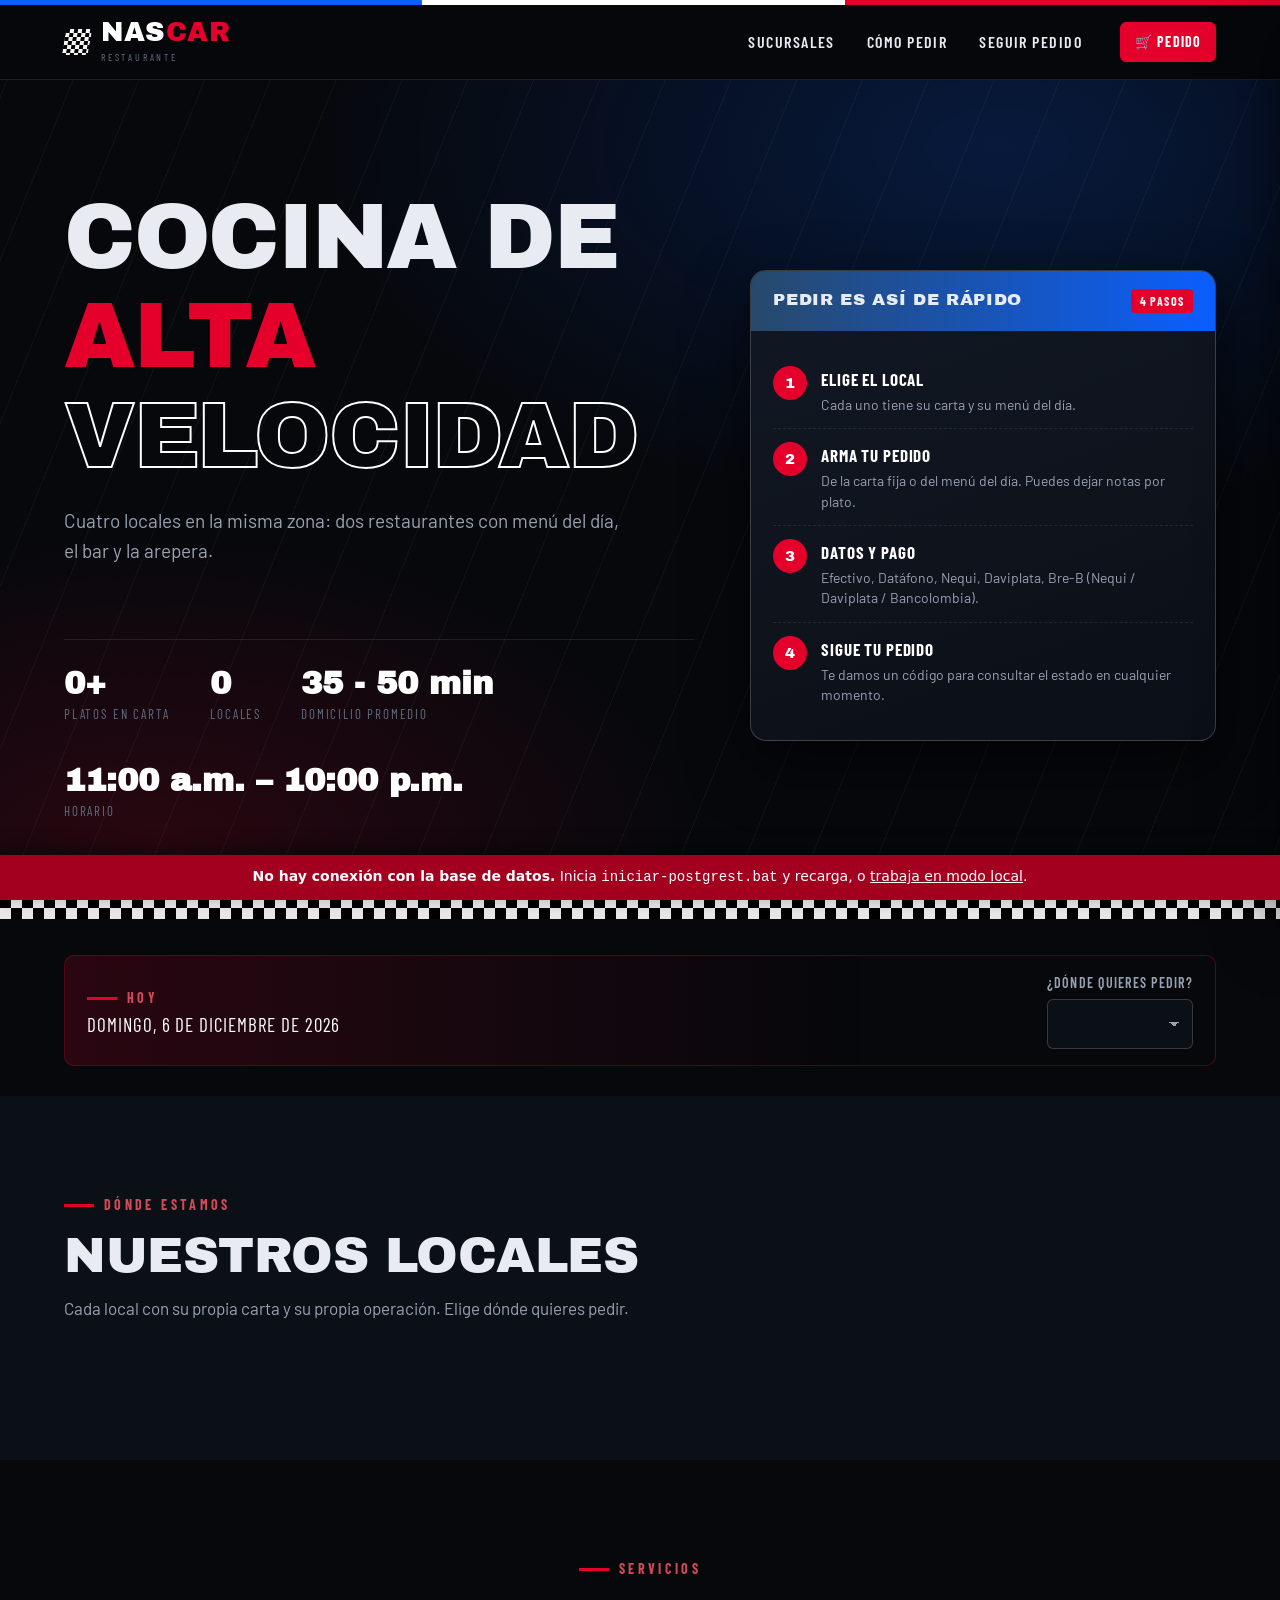
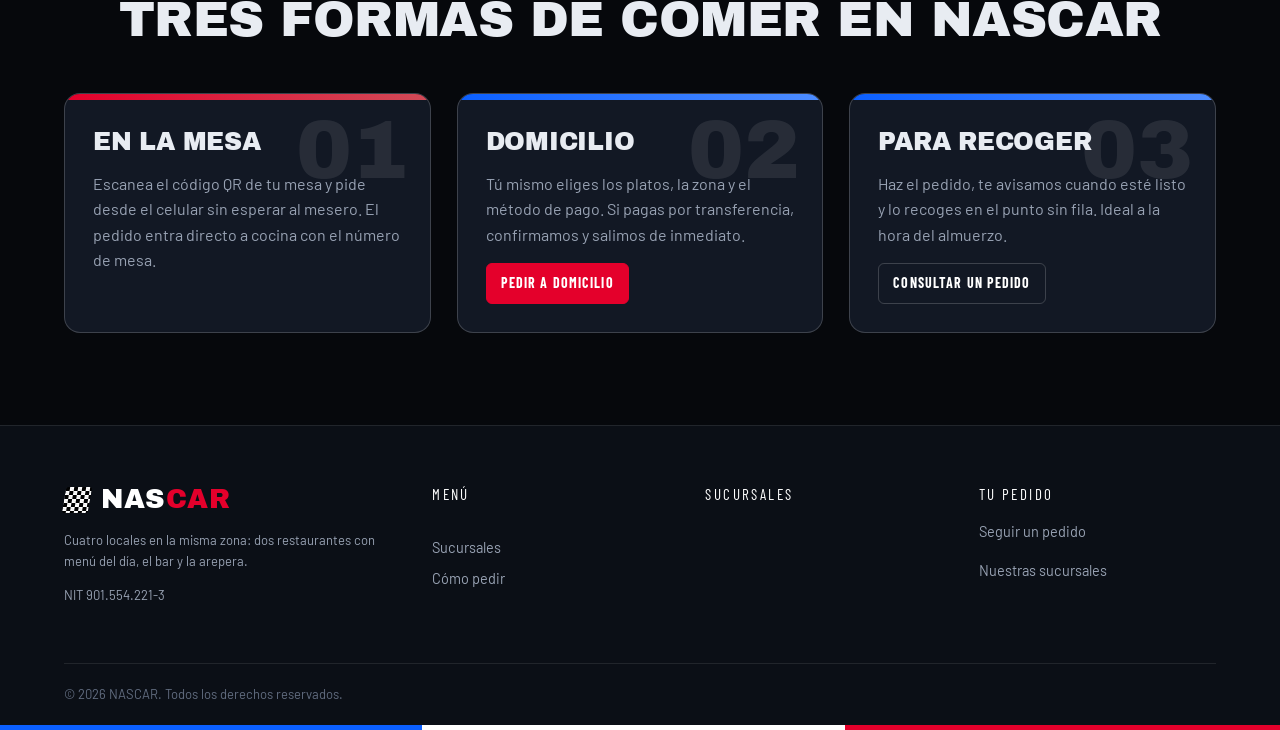
==== commit 4309ac7b: "Que ninguna empresa enseñe la marca de otra Al refrescar, una empresa veía la identidad de NASCAR du" ====
--- a/index.html
+++ b/index.html
@@ -24,6 +24,80 @@
 <link rel="preconnect" href="https://fonts.googleapis.com">
 <link rel="preconnect" href="https://fonts.gstatic.com" crossorigin>
 <link href="https://fonts.googleapis.com/css2?family=Archivo+Black&family=Barlow+Condensed:wght@400;600;700&family=Barlow:wght@400;500;600&display=swap" rel="stylesheet">
+<!-- ===================================================================
+     LA MARCA, ANTES DEL PRIMER FOTOGRAMA
+
+     Entre que llega el HTML y js/tema.js aplica el tema de la empresa
+     pasan unas décimas. En esas décimas se ve lo que diga css/styles.css,
+     que es la paleta de la plataforma y no la del restaurante. Al
+     refrescar, eso es exactamente lo que el cliente ve: su página
+     cambiando de colores delante de él.
+
+     Esto lo arregla sin servidor: la última vez que esta empresa se
+     pintó bien, su marca quedó guardada en el navegador. Aquí se vuelve
+     a poner ANTES de que el navegador dibuje nada. Si no hay nada
+     guardado -primera visita- no pasa nada: se ve la paleta neutra y
+     js/tema.js corrige un instante después, como hasta ahora.
+
+     Va en línea y no en un archivo a propósito: un <script src> es otra
+     petición, y para entonces el primer fotograma ya se pintó.
+
+     La clave lleva la empresa de ESTA dirección. Sin eso, quien visita
+     dos restaurantes distintos vería el segundo con los colores del
+     primero.
+     =================================================================== -->
+<script>
+(function () {
+  'use strict';
+  var raiz = document.documentElement;
+
+  /* La misma empresa que resolverá después js/backend.js: ?empresa=,
+     la ranura de /taseca/<ranura>/… o, en su defecto, el dominio. */
+  function clave() {
+    var q = (location.search.match(/[?&]empresa=([^&]+)/) || [])[1];
+    var ranura = (location.pathname.match(/\/taseca\/([^/]+)/) || [])[1];
+    return 'taseca.marca.' + decodeURIComponent(q || ranura || location.host);
+  }
+
+  var COLOR = /^#[0-9a-f]{6}$/i;
+  /* Una familia tipográfica y nada más: ni url(), ni llaves, ni
+     punto y coma. Lo guardado es nuestro, pero una variable CSS admite
+     cualquier texto y esto sale gratis. */
+  var FUENTE = /^[-\w\s'",.]{1,160}$/;
+
+  function pintar(t) {
+    if (!t || typeof t !== 'object') return;
+    [['primary', '--azul'], ['secondary', '--rojo'], ['accent', '--azul-claro'],
+     ['background', '--negro-900'], ['azulGlow', '--azul-glow'], ['rojoGlow', '--rojo-glow']
+    ].forEach(function (par) {
+      var v = t[par[0]];
+      if (typeof v === 'string' && (COLOR.test(v) || /^rgba\([\d.,\s]+\)$/.test(v)))
+        raiz.style.setProperty(par[1], v);
+    });
+
+    [['body', '--f-body'], ['titular', '--f-display'], ['cond', '--f-cond']].forEach(function (par) {
+      var v = t[par[0]];
+      if (typeof v === 'string' && FUENTE.test(v)) raiz.style.setProperty(par[1], v);
+    });
+
+    if (t.peso > 0 && t.peso <= 900) raiz.style.setProperty('--f-display-peso', String(t.peso));
+    if (t.modo === 'claro' || t.modo === 'oscuro') raiz.setAttribute('data-tema', t.modo);
+    if (typeof t.patron === 'string' && /^[a-z0-9_-]{1,20}$/.test(t.patron))
+      raiz.setAttribute('data-patron', t.patron);
+  }
+
+  window.TasecaMarca = {
+    /* js/tema.js llama aquí con lo que acaba de aplicar, para que la
+       próxima visita no tenga que esperarlo. */
+    guardar: function (t) {
+      try { localStorage.setItem(clave(), JSON.stringify(t)); } catch (e) { /* sin sitio o en privado */ }
+    },
+  };
+
+  try { pintar(JSON.parse(localStorage.getItem(clave()) || 'null')); } catch (e) { /* da igual: tema.js llega enseguida */ }
+})();
+</script>
+
 <link rel="stylesheet" href="/css/styles.css">
 </head>
 
--- a/css/styles.css
+++ b/css/styles.css
@@ -24,23 +24,77 @@
    ========================================================================== */
 
 /* ============================ 01. TOKENS ================================= */
+/* ─────────────────────────────────────────────────────────────────────────
+   DOS MODOS: OSCURO Y CLARO
+
+   El modo lo elige cada empresa junto a sus colores, y js/tema.js lo
+   escribe en <html data-tema="claro|oscuro">. Aquí abajo está el oscuro,
+   que es el de siempre; el bloque [data-tema='claro'] sólo cambia los
+   VALORES de estos mismos tokens.
+
+   OJO CON LOS NOMBRES. Se llaman `negro-*` y `blanco` porque nacieron en
+   un tema que sólo era oscuro, y se usan 674 veces entre el CSS, el JS y
+   el HTML: renombrarlos ahora sería mover mucho para no cambiar nada.
+   Hoy léelos por su PAPEL, no por su color:
+
+     --negro-900  el fondo de la página        --blanco    el texto principal
+     --negro-800  fondos alternos              --humo      texto secundario
+     --negro-700  tarjetas                     --gris      texto apagado
+     --negro-600  tarjeta al pasar por encima  --gris-osc  texto muy apagado
+     --negro-500  superficies fuertes
+
+   En claro, `--blanco` vale casi negro. Suena raro y lo es; por eso está
+   escrito aquí. Lo nuevo puede usar los alias semánticos del final.
+
+   Lo que NO cambia entre modos: los colores de marca (azul, rojo, verde,
+   ámbar) y `--blanco-puro`, que es blanco de verdad y existe justo para
+   los sitios donde hacía falta un blanco literal y no un color de texto.
+   ───────────────────────────────────────────────────────────────────── */
 :root {
+  color-scheme: dark;
+
+  /* ── LA PALETA POR DEFECTO ES NEUTRA, A PROPÓSITO ──────────────────
+     Aquí estaban el azul y el rojo de NASCAR. No como ejemplo: como
+     valores de la plataforma. O sea que cualquier restaurante enseñaba
+     la identidad de NASCAR en el instante entre que llega el HTML y
+     js/tema.js aplica la suya —y, al refrescar, eso es justo lo que se
+     ve—.
+
+     Ahora son grises con una pizca de azul: no son de nadie. NASCAR
+     recibe los suyos por el mismo camino que todos, desde su tema.
+
+     El rojo sigue siendo rojo porque además de ser el secundario de la
+     marca es el color de lo que destruye —anular, cancelar—, y ahí tiene
+     que leerse como peligro. Lo que cambia es que es un rojo cualquiera
+     y no el rojo de la carrera.
+     ──────────────────────────────────────────────────────────────── */
+
   /* Paleta */
-  --negro-900: #06080c;
+  --negro-900: #0f1217;
   --negro-800: #0b0f16;
   --negro-700: #121824;
   --negro-600: #1a2130;
   --negro-500: #242d3f;
 
-  --azul: #0b5fff;
-  --azul-claro: #4d8cff;
-  --azul-osc: #04309b;
-  --azul-glow: rgba(11, 95, 255, 0.35);
-
-  --rojo: #e4002b;
-  --rojo-claro: #ff3355;
-  --rojo-osc: #a30020;
-  --rojo-glow: rgba(228, 0, 43, 0.35);
+  /* Blanco literal: texto sobre un color de marca, la franja, y poco más.
+     Nunca cambia con el modo. */
+  --blanco-puro: #ffffff;
+
+  /* Veladura para los estados de encima. En oscuro aclara, en claro
+     oscurece; antes era `rgba(255,255,255,.04)` repetido a mano en
+     catorce sitios, que en claro habrían sido invisibles. */
+  --velo: rgba(255, 255, 255, 0.04);
+  --velo-fuerte: rgba(255, 255, 255, 0.09);
+
+  --azul: #3b6ea5;
+  --azul-claro: #7ba7d9;
+  --azul-osc: #27496b;
+  --azul-glow: rgba(59, 110, 165, 0.35);
+
+  --rojo: #b4323f;
+  --rojo-claro: #d14a57;
+  --rojo-osc: #7e212b;
+  --rojo-glow: rgba(180, 50, 63, 0.35);
 
   --blanco: #ffffff;
   --humo: #e8ecf2;
@@ -60,12 +114,132 @@
 
   /* Medidas */
   --ancho: 1200px;
+  /* Lo usan la cabecera pegajosa y todo lo que tenga que quedarse
+     justo debajo de ella. Escrito dos veces se desincroniza. */
+  --alto-cabecera: 74px;
+  /* El aire a los lados de .contenedor. Lo compensan con margen
+     negativo las barras que tienen que llegar de borde a borde. */
+  --pad-contenedor: 24px;
   --r-sm: 6px;
   --r: 10px;
   --r-lg: 16px;
   --sombra: 0 10px 30px rgba(0, 0, 0, 0.45);
   --sombra-lg: 0 24px 60px rgba(0, 0, 0, 0.6);
   --t: 180ms cubic-bezier(0.22, 0.61, 0.36, 1);
+
+  /* ── ESCALA DE TEXTO ────────────────────────────────────────────────
+     Antes había 29 tamaños de letra distintos escritos a mano por todo
+     el archivo (14.5px, 15px, 16px, 17px…). Diferencias que nadie ve
+     pero que se notan juntas: la página parece desalineada sin que se
+     sepa por qué.
+
+     Esto es una escala: cada paso es ~1,2 veces el anterior, así que la
+     diferencia entre dos tamaños SIEMPRE se lee como intencionada.
+     ──────────────────────────────────────────────────────────────── */
+  --txt-xs: 12px;
+  --txt-sm: 13.5px;
+  --txt-base: 15px;
+  --txt-md: 16.5px;
+  --txt-lg: 19px;
+  --txt-xl: 23px;
+  --txt-2xl: 28px;
+  --txt-3xl: 34px;
+
+  /* ── ESCALA DE ESPACIO ──────────────────────────────────────────────
+     Y 77 valores de relleno distintos. Múltiplos de 4: el ojo percibe
+     el ritmo aunque no sepa contarlo.
+     ──────────────────────────────────────────────────────────────── */
+  --e-1: 4px;
+  --e-2: 8px;
+  --e-3: 12px;
+  --e-4: 16px;
+  --e-5: 20px;
+  --e-6: 24px;
+  --e-8: 32px;
+  --e-10: 40px;
+  --e-12: 48px;
+
+  /* ── RELIEVE ────────────────────────────────────────────────────────
+     Dos alturas y nada más. El borde de 1px marca el contorno; la
+     sombra dice a qué distancia está del fondo. Una tarjeta en reposo
+     lleva --elev-1; al pasar por encima sube a --elev-2.
+     ──────────────────────────────────────────────────────────────── */
+  --r-xl: 20px;
+  --elev-1: 0 1px 2px rgba(0, 0, 0, 0.3), 0 4px 14px rgba(0, 0, 0, 0.24);
+  --elev-2: 0 2px 6px rgba(0, 0, 0, 0.34), 0 14px 32px rgba(0, 0, 0, 0.36);
+
+  /* El velo que oscurece el fondo detrás de un cuadro emergente. */
+  --fondo-modal: rgba(0, 0, 0, 0.66);
+  /* La barra de arriba va translúcida con desenfoque, así que no puede
+     usar --negro-900 a secas: necesita su propio color con alfa. */
+  --fondo-barra: rgba(6, 8, 12, 0.86);
+
+  /* ---- Alias semánticos ----
+     El mismo valor con el nombre que debería haber tenido siempre. Lo que
+     se escriba de ahora en adelante puede usar estos; los de arriba se
+     quedan por las 674 veces que ya están puestos. */
+  --fondo: var(--negro-900);
+  --fondo-2: var(--negro-800);
+  --superficie: var(--negro-700);
+  --superficie-2: var(--negro-600);
+  --superficie-3: var(--negro-500);
+  --texto: var(--blanco);
+  --texto-2: var(--humo);
+  --texto-3: var(--gris);
+  --texto-4: var(--gris-osc);
+}
+
+/* ═══════════════════════════════════════════════════════════════════════
+   MODO CLARO
+
+   Sólo valores: ni un selector nuevo, ni una regla de componente. Todo lo
+   que ya está pintado con tokens cambia solo.
+
+   El fondo no es blanco puro a propósito: con la página blanca y las
+   tarjetas blancas no se distingue dónde empieza una cosa y acaba otra.
+   La página va gris muy claro y las tarjetas blancas, que es lo que las
+   hace flotar.
+
+   Las sombras bajan mucho de opacidad: sobre fondo oscuro una sombra al
+   45 % se ve bien, sobre fondo claro es una mancha sucia.
+   ═══════════════════════════════════════════════════════════════════════ */
+[data-tema='claro'] {
+  color-scheme: light;
+
+  --negro-900: #f4f6f9; /* fondo de la página */
+  --negro-800: #eceff4; /* fondos alternos */
+  --negro-700: #ffffff; /* tarjetas */
+  --negro-600: #f2f5f9; /* tarjeta al pasar por encima */
+  --negro-500: #dfe4ec; /* superficies fuertes */
+
+  --blanco: #0e1420; /* el TEXTO principal, no un blanco */
+  --humo: #1e2735;
+  --gris: #5a6678;
+  /* Más oscuro que su equivalente del tema oscuro: sobre fondo claro, el
+     mismo gris daba 2,66 de contraste y no se leía. */
+  --gris-osc: #727d8f;
+
+  --borde: rgba(14, 20, 32, 0.1);
+  --borde-fuerte: rgba(14, 20, 32, 0.18);
+
+  --velo: rgba(14, 20, 32, 0.04);
+  --velo-fuerte: rgba(14, 20, 32, 0.08);
+
+  --sombra: 0 6px 20px rgba(14, 20, 32, 0.1);
+  /* Sobre fondo claro una sombra negra fuerte se ve sucia, no elevada:
+     lo que separa una tarjeta del fondo aquí es sobre todo el borde. */
+  --elev-1: 0 1px 2px rgba(14, 20, 32, 0.06), 0 4px 14px rgba(14, 20, 32, 0.07);
+  --elev-2: 0 2px 6px rgba(14, 20, 32, 0.09), 0 14px 32px rgba(14, 20, 32, 0.12);
+  --sombra-lg: 0 18px 44px rgba(14, 20, 32, 0.16);
+  --fondo-modal: rgba(14, 20, 32, 0.45);
+  --fondo-barra: rgba(248, 250, 252, 0.88);
+
+  /* Los colores de marca se oscurecen un punto: el mismo azul que luce
+     sobre negro queda lavado sobre blanco y no cumple contraste. */
+  --azul-claro: #0b4fd6;
+  --rojo-claro: #c4001f;
+  --verde: #0e9355;
+  --ambar: #a86100;
 }
 
 /* ========================= 02. RESET Y BASE ============================== */
@@ -105,6 +279,10 @@
   color: var(--blanco);
 }
 
+/* El peso va en variable porque depende de la familia: Archivo Black ya
+   es negra de serie y pide 400, pero Inter o Poppins en 400 saldrían
+   finas donde debería haber un titular. Lo escribe js/tema.js junto con
+   la familia. */
 h1,
 h2,
 h3,
@@ -112,7 +290,7 @@
   margin: 0 0 0.4em;
   line-height: 1.08;
   font-family: var(--f-display);
-  font-weight: 400;
+  font-weight: var(--f-display-peso, 400);
   letter-spacing: -0.01em;
 }
 
@@ -159,7 +337,7 @@
   width: 100%;
   max-width: var(--ancho);
   margin-inline: auto;
-  padding-inline: 24px;
+  padding-inline: var(--pad-contenedor);
 }
 
 .fila {
@@ -366,7 +544,7 @@
 /* Franja de velocidad azul/rojo */
 .franja {
   height: 5px;
-  background: linear-gradient(90deg, var(--azul) 0 33%, var(--blanco) 33% 66%, var(--rojo) 66% 100%);
+  background: linear-gradient(90deg, var(--azul) 0 33%, var(--blanco-puro) 33% 66%, var(--rojo) 66% 100%);
 }
 
 .reveal {
@@ -417,7 +595,9 @@
 }
 .btn:hover:not(:disabled) {
   transform: translateY(-2px);
-  color: var(--blanco);
+  /* El color se queda en el suyo. Poner --blanco aquí volvía el texto
+     oscuro al pasar por encima de un botón rojo en modo claro. */
+  color: var(--fg);
 }
 .btn:active:not(:disabled) {
   transform: translateY(0);
@@ -429,6 +609,9 @@
 
 .btn--rojo {
   --bg: var(--rojo);
+  /* Sobre un rojo saturado el texto es blanco en los dos modos: si
+     heredara --blanco, en claro saldría casi negro sobre rojo. */
+  --fg: var(--blanco-puro);
   border-color: var(--rojo);
 }
 .btn--rojo:hover:not(:disabled) {
@@ -438,6 +621,7 @@
 
 .btn--azul {
   --bg: var(--azul);
+  --fg: var(--blanco-puro);
   border-color: var(--azul);
 }
 .btn--azul:hover:not(:disabled) {
@@ -452,7 +636,9 @@
 }
 .btn--blanco:hover:not(:disabled) {
   color: var(--negro-900);
-  box-shadow: 0 8px 26px rgba(255, 255, 255, 0.22);
+  /* El resplandor es del color del propio botón, que se invierte con el
+     modo: blanco sobre oscuro, oscuro sobre claro. */
+  box-shadow: 0 8px 26px var(--velo-fuerte);
 }
 
 .btn--fantasma {
@@ -461,7 +647,7 @@
 }
 .btn--fantasma:hover:not(:disabled) {
   border-color: var(--blanco);
-  background: rgba(255, 255, 255, 0.06);
+  background: var(--velo-fuerte);
 }
 
 .btn--sm {
@@ -475,6 +661,48 @@
 }
 .btn--bloque {
   width: 100%;
+}
+
+/* Domicilio o recoger: los dos botones del paso de datos.
+
+   Dos tarjetas en vez de un desplegable o dos radios: es la primera
+   decisión del paso y cambia el formulario entero, así que tiene que
+   verse de lejos cuál está elegida. */
+.entrega {
+  display: grid;
+  grid-template-columns: 1fr 1fr;
+  gap: var(--e-2);
+}
+.entrega__op {
+  display: flex;
+  flex-direction: column;
+  align-items: flex-start;
+  gap: 2px;
+  padding: var(--e-3);
+  border: 1px solid var(--borde-fuerte);
+  border-radius: var(--r);
+  background: var(--velo);
+  color: var(--gris);
+  text-align: left;
+  cursor: pointer;
+  transition: border-color var(--t), background var(--t);
+}
+.entrega__op b {
+  font-family: var(--f-body);
+  font-size: var(--txt-base);
+  font-weight: 600;
+  color: var(--blanco);
+}
+.entrega__ico {
+  font-size: 20px;
+  line-height: 1;
+}
+.entrega__op:hover {
+  border-color: var(--blanco);
+}
+.entrega__op.is-activo {
+  border-color: var(--azul);
+  background: var(--azul-glow);
 }
 
 /* Chips (filtros de categoría) */
@@ -617,7 +845,7 @@
   position: sticky;
   top: 0;
   z-index: 60;
-  background: rgba(6, 8, 12, 0.86);
+  background: var(--fondo-barra);
   -webkit-backdrop-filter: blur(14px);
   backdrop-filter: blur(14px);
   border-bottom: 1px solid var(--borde);
@@ -627,7 +855,7 @@
   display: flex;
   align-items: center;
   gap: 24px;
-  height: 74px;
+  height: var(--alto-cabecera);
 }
 
 .logo {
@@ -651,12 +879,44 @@
   font-style: normal;
   color: var(--rojo);
 }
+/* Con un logo de imagen sobra el subtítulo.
+
+   El HTML trae «Restaurante» escrito a mano -lo mismo para toda empresa,
+   sea restaurante, bar o arepera-. Debajo de un logo que ya lleva el
+   nombre del negocio es relleno, y como va con 0.28em de espaciado
+   acababa midiendo MÁS ANCHO que el propio logo: una imagen pequeña con
+   un pie más grande que ella. Eso es lo que se veía desproporcionado. */
+[data-logo='imagen'] .logo__sub {
+  display: none;
+}
+
 .logo__cuadros {
   width: 26px;
   height: 26px;
   border-radius: 3px;
   transform: skewX(-10deg);
 }
+/* El logotipo cuando la empresa subió una imagen.
+
+   Antes se escribía `height:30px` en línea desde js/tema.js. Treinta
+   píxeles en una barra de 74 se veían perdidos, y si el logo llevaba el
+   nombre dentro -que es lo normal- quedaba ilegible. Peor: por ir en
+   línea, ninguna regla del CSS podía tocarlo.
+
+   El alto sale ahora de la barra, así que es proporcional por
+   construcción y no un número que haya que recordar cambiar.
+
+   El ancho máximo es para los logos muy apaisados, que si no empujan el
+   menú; y `min(…, 40vw)` para que en el móvil le dejen sitio al botón
+   de pedido. */
+.logo__img {
+  display: block;
+  height: calc(var(--alto-cabecera) * 0.6);
+  width: auto;
+  max-width: min(220px, 40vw);
+  object-fit: contain;
+}
+
 .logo__sub {
   display: block;
   font-family: var(--f-cond);
@@ -779,7 +1039,7 @@
   background: repeating-linear-gradient(
     -68deg,
     transparent 0 60px,
-    rgba(255, 255, 255, 0.028) 60px 61px
+    var(--velo) 60px 61px
   );
   pointer-events: none;
 }
@@ -820,7 +1080,7 @@
   text-transform: uppercase;
   color: var(--humo);
   margin-bottom: 26px;
-  background: rgba(255, 255, 255, 0.03);
+  background: var(--velo);
 }
 .hero__etiqueta i {
   width: 20px;
@@ -1034,7 +1294,9 @@
   font-family: var(--f-display);
   font-size: 84px;
   line-height: 1;
-  color: rgba(255, 255, 255, 0.045);
+  /* Marca de agua: casi invisible a propósito, pero tiene que serlo en
+     los dos modos. En blanco fijo desaparecía del todo sobre claro. */
+  color: var(--velo-fuerte);
   pointer-events: none;
 }
 .sucursal h3 {
@@ -1077,7 +1339,7 @@
   gap: 12px;
   padding: 5px 0;
   font-size: 14px;
-  border-bottom: 1px dotted rgba(255, 255, 255, 0.07);
+  border-bottom: 1px dotted var(--borde);
 }
 .zona:last-child {
   border-bottom: 0;
@@ -1241,33 +1503,148 @@
 }
 
 /* ============================ 10. CARTA ================================= */
+/* =======================================================================
+   LA CARTA · PILOTO DE DISENO
+   -----------------------------------------------------------------------
+   Esta seccion es la PRIMERA escrita con las escalas de arriba
+   (--txt-*, --e-*, --elev-*) en vez de con medidas puestas a ojo. El
+   resto de la pagina sigue igual a proposito: asi las dos se pueden
+   comparar en la misma pantalla antes de propagar nada.
+
+   CUATRO DECISIONES QUE SE VEN
+
+   1. Los nombres de los platos ya NO van en mayusculas condensadas.
+      <<HAMBURGUESA DOBLE CON TOCINETA>> se lee peor y ademas grita. Y la
+      condensada estaba clavada para TODAS las empresas: un restaurante
+      de comida casera llevaba la tipografia de carreras en sus platos.
+      Ahora van en --f-body, la que elige cada empresa.
+
+   2. El boton de agregar es un boton de verdad: relleno, del color de la
+      marca y de 44px de alto -el minimo con el que un dedo acierta sin
+      apuntar-. Era un contorno fino de 28px que no parecia pulsable.
+
+   3. Manda la foto. Ocupa 4:3 arriba de la tarjeta y debajo se ordena
+      todo lo demas. En una carta la gente decide mirando.
+
+   4. El contorno duro de 1px que cambiaba a azul al pasar por encima se
+      cambia por relieve: borde discreto y sombra. Lo que separa la
+      tarjeta del fondo es la distancia, no una raya.
+   ===================================================================== */
+
+/* La barra de categorias.
+
+   En el movil es UNA fila que se desliza con el dedo. Antes se partia en
+   varias lineas: con ocho categorias, tres filas de botones se comian la
+   pantalla y la primera foto de comida caia por debajo del pliegue. El
+   que entra a pedir tiene que ver comida, no filtros.
+
+   Y se queda pegada bajo la cabecera: al tercer plato la barra ya no se
+   veia y habia que subir hasta arriba para cambiar de categoria.
+
+   Los margenes negativos + el relleno igual son para que el fondo de la
+   barra llegue de borde a borde de la pantalla cuando esta pegada; sin
+   eso se ve una tira flotando con huecos a los lados. Compensan el
+   padding-inline de .contenedor. */
 .filtros {
-  display: flex;
-  gap: 10px;
-  flex-wrap: wrap;
-  margin-bottom: 32px;
-}
-
+  position: sticky;
+  top: var(--alto-cabecera);
+  z-index: 20;
+  display: flex;
+  gap: var(--e-2);
+  margin: 0 calc(var(--pad-contenedor) * -1) var(--e-6);
+  padding: var(--e-3) var(--pad-contenedor);
+  background: var(--fondo-barra);
+  -webkit-backdrop-filter: blur(14px);
+  backdrop-filter: blur(14px);
+  overflow-x: auto;
+  /* El deslizamiento se para en un boton, no a mitad de uno. */
+  scroll-snap-type: x proximity;
+  /* La barra de desplazamiento sobra: se desliza con el dedo, y el boton
+     cortado a la derecha ya avisa de que hay mas. */
+  scrollbar-width: none;
+  -ms-overflow-style: none;
+}
+.filtros::-webkit-scrollbar {
+  display: none;
+}
+
+/* Los botones de categoria. Se estilan desde .filtros y no en .chip a
+   secas porque .chip se usa tambien en el panel (los emojis del menu del
+   dia, entre otros) y el piloto no debe salirse de la carta. */
+.filtros .chip {
+  flex: 0 0 auto;
+  scroll-snap-align: start;
+  display: inline-flex;
+  align-items: center;
+  gap: var(--e-1);
+  min-height: 38px;
+  padding: 0 var(--e-4);
+  border-color: transparent;
+  background: var(--velo);
+  color: var(--humo);
+  font-family: var(--f-body);
+  font-size: var(--txt-sm);
+  font-weight: 600;
+  letter-spacing: 0;
+  text-transform: none;
+}
+.filtros .chip:hover {
+  border-color: var(--borde-fuerte);
+  background: var(--velo-fuerte);
+  color: var(--blanco);
+}
+.filtros .chip.is-activo {
+  border-color: var(--azul);
+  background: var(--azul);
+  /* Sobre el azul saturado de la marca el texto es blanco en los dos
+     modos: --blanco en claro es casi negro y no se leeria. */
+  color: var(--blanco-puro);
+  box-shadow: 0 2px 12px var(--azul-glow);
+}
+
+/* La rejilla.
+
+   330px de minimo dejaba tarjetas anchisimas y pocas columnas; con foto
+   se ven mejor mas estrechas y mas juntas. El min(100%, ...) es para que
+   en una pantalla de menos de 272px la tarjeta se encoja en vez de
+   desbordar y sacar barra horizontal. */
 .carta {
   display: grid;
-  grid-template-columns: repeat(auto-fill, minmax(330px, 1fr));
-  gap: 18px;
-}
-
+  grid-template-columns: repeat(auto-fill, minmax(min(100%, 272px), 1fr));
+  gap: var(--e-5);
+}
+
+/* La tarjeta.
+
+   SIN RELLENO PROPIO, a diferencia de antes. El relleno vive un nivel
+   mas adentro, en .plato__cuerpo, y asi la foto llega hasta el borde sin
+   margenes negativos que compensen a mano un padding -que era justo lo
+   que hacia fragil esto: cambiar el relleno descolocaba la foto.
+
+   `overflow: hidden` es lo que recorta la esquina de la foto con el
+   radio de la tarjeta. */
 .plato {
   display: flex;
   flex-direction: column;
-  gap: 10px;
-  padding: 20px;
+  overflow: hidden;
   border: 1px solid var(--borde);
-  border-radius: var(--r);
+  border-radius: var(--r-lg);
   background: var(--negro-700);
-  transition: border-color var(--t), transform var(--t), background var(--t);
-}
-.plato:hover {
-  border-color: var(--azul);
-  transform: translateY(-3px);
-  background: var(--negro-600);
+  box-shadow: var(--elev-1);
+  transition: transform var(--t), box-shadow var(--t), border-color var(--t);
+}
+
+/* Solo donde hay un raton de verdad. En un movil el :hover se queda
+   pegado despues de tocar y la tarjeta se queda levantada. */
+@media (hover: hover) {
+  .plato:hover {
+    transform: translateY(-4px);
+    border-color: var(--borde-fuerte);
+    box-shadow: var(--elev-2);
+  }
+  .plato:hover .plato__foto {
+    transform: scale(1.05);
+  }
 }
 /* El bloque de la foto en el editor de un producto: lo que hay ahora y
    los botones para cambiarlo. */
@@ -1296,77 +1673,225 @@
   min-width: 0;
 }
 
-/* La foto del plato, cuando el producto tiene una.
-
-   Sangra hasta el borde de la tarjeta: los márgenes negativos compensan
-   exactamente el padding de .plato, así que si ese padding cambia hay
-   que cambiarlos aquí. Sin foto no se pinta nada y la tarjeta queda
-   igual que siempre. */
+/* El marco de la foto.
+
+   4:3 en vez de un alto fijo de 170px: la foto crece con la columna, asi
+   que en el movil -una sola columna- se ve grande, y en el escritorio no
+   queda una franja aplastada.
+
+   El fondo es para mientras carga: un hueco del color de la tarjeta, no
+   un blanco que parpadea. */
+.plato__marco {
+  position: relative;
+  margin: 0;
+  aspect-ratio: 4 / 3;
+  overflow: hidden;
+  background: var(--negro-800);
+}
+/* El hueco de los platos sin foto: el emoji de su categoría, grande y
+   apagado, sobre un tinte del color de la marca. Lo que había antes era
+   un rectángulo vacío estirado a la altura de las tarjetas con foto, que
+   se lee como una imagen que no cargó. */
+.plato__marco--vacio {
+  display: grid;
+  place-items: center;
+  background: linear-gradient(145deg, var(--velo-fuerte), var(--velo));
+}
+.plato__icono {
+  font-size: 56px;
+  line-height: 1;
+  opacity: 0.4;
+  filter: saturate(0.75);
+}
+
 .plato__foto {
   display: block;
-  width: calc(100% + 40px);
-  /* La regla global `img { max-width: 100% }` recortaría la sangría y la
-     foto quedaría corrida hacia la izquierda. */
+  width: 100%;
+  height: 100%;
+  /* El ancho lo manda el marco, no la regla global `img { max-width }`. */
   max-width: none;
-  height: 170px;
-  margin: -20px -20px 2px;
   object-fit: cover;
-  border-radius: var(--r) var(--r) 0 0;
-  /* Mientras carga, el hueco es del color de la tarjeta y no un vacío
-     blanco que parpadea. */
-  background: var(--negro-800);
-}
-.no-disp .plato__foto {
-  filter: grayscale(1);
-  opacity: 0.5;
-}
-
-.plato__top {
-  display: flex;
-  justify-content: space-between;
-  align-items: flex-start;
-  gap: 14px;
-}
-.plato h3 {
+  transition: transform 420ms cubic-bezier(0.22, 0.61, 0.36, 1);
+}
+
+/* La etiqueta (<<El mas pedido>>, <<Nuevo>>...).
+
+   Sobre la foto, arriba a la izquierda. Lleva sombra propia porque
+   detras puede haber una foto clara y el badge se perderia. */
+.plato__marco .plato__sello {
+  position: absolute;
+  top: var(--e-3);
+  left: var(--e-3);
+  box-shadow: 0 2px 10px rgba(0, 0, 0, 0.35);
+}
+/* Sin foto no hay donde ponerla encima, asi que entra en el cuerpo como
+   una linea mas. La etiqueta es informacion, no adorno: no puede
+   desaparecer porque al producto le falte la imagen. */
+.plato__cuerpo .plato__sello {
+  align-self: flex-start;
+}
+
+.plato__cuerpo {
+  display: flex;
+  flex: 1;
+  flex-direction: column;
+  gap: var(--e-2);
+  padding: var(--e-4);
+}
+/* Sin foto Y sin emoji de categoría —una carta recién creada— no hay
+   marco ninguno, así que el cuerpo respira un poco más. */
+.plato--sin-foto .plato__cuerpo {
+  padding: var(--e-5);
+}
+
+/* El nombre del plato. En --f-body (la tipografia de la empresa) y en
+   minusculas: ver la decision 1 arriba. */
+.plato__nombre {
   margin: 0;
-  font-family: var(--f-cond);
-  font-size: 21px;
-  font-weight: 700;
-  letter-spacing: 0.02em;
-  text-transform: uppercase;
-  color: var(--blanco);
-  line-height: 1.15;
-}
-.plato__precio {
-  font-family: var(--f-display);
-  font-size: 19px;
-  color: var(--azul-claro);
-  white-space: nowrap;
-}
+  font-family: var(--f-body);
+  font-size: var(--txt-md);
+  font-weight: 600;
+  letter-spacing: 0;
+  text-transform: none;
+  line-height: 1.25;
+  color: var(--blanco);
+}
+
+/* La descripcion, cortada a dos lineas.
+
+   Sin cortarla, un plato con descripcion larga estiraba su tarjeta y
+   empujaba el precio y el boton de TODA la fila hacia abajo. Dos lineas
+   y puntos suspensivos: las tarjetas de una fila quedan parejas. */
 .plato__desc {
   margin: 0;
-  font-size: 14.5px;
+  font-size: var(--txt-sm);
+  line-height: 1.45;
   color: var(--gris);
-  line-height: 1.5;
-  flex: 1;
-}
+  display: -webkit-box;
+  -webkit-line-clamp: 2;
+  -webkit-box-orient: vertical;
+  overflow: hidden;
+}
+
+/* Precio a la izquierda, boton a la derecha.
+
+   `margin-top: auto` lo empuja al fondo de la tarjeta: con descripciones
+   de distinto largo, los botones de una fila quedan todos a la misma
+   altura en vez de a tres alturas distintas. */
 .plato__pie {
   display: flex;
   align-items: center;
   justify-content: space-between;
-  gap: 10px;
-  margin-top: 4px;
-}
+  gap: var(--e-3);
+  margin-top: auto;
+  padding-top: var(--e-2);
+}
+
+/* El precio en el color del texto, no en el de acento. El acento se lo
+   queda ahora el boton: si el precio y el boton van los dos de color, la
+   vista no sabe que mirar primero. */
+.plato__precio {
+  font-family: var(--f-body);
+  font-size: var(--txt-lg);
+  font-weight: 700;
+  letter-spacing: -0.01em;
+  color: var(--blanco);
+  white-space: nowrap;
+}
+
+/* 44px de alto: el minimo con el que un dedo acierta sin apuntar. */
+.plato__add {
+  min-height: 44px;
+  padding: 0 var(--e-5);
+  border-radius: 999px;
+  font-family: var(--f-body);
+  font-size: var(--txt-sm);
+  font-weight: 700;
+  letter-spacing: 0.01em;
+  text-transform: none;
+}
+
+/* Agotado: gris y apagada, pero legible. Antes el gris se aplicaba dos
+   veces -a la tarjeta y otra vez a la foto- y la foto quedaba casi
+   invisible. */
 .plato.no-disp {
-  opacity: 0.45;
+  opacity: 0.5;
   filter: grayscale(1);
+}
+.plato.no-disp:hover {
+  transform: none;
+}
+
+/* -----------------------------------------------------------------------
+   EN EL TELEFONO, DOS COLUMNAS
+   -----------------------------------------------------------------------
+   Con una sola columna la tarjeta ocupaba casi la pantalla entera: un
+   plato a la vez y 58 productos por delante. Nadie baja hasta el final
+   de eso; se pide lo primero que se ve, o se cierra la pagina.
+
+   Con dos caben cuatro o seis platos de golpe, que es como se mira una
+   carta de verdad -de un vistazo, comparando- y la foto sigue siendo lo
+   primero que entra por los ojos.
+
+   La tarjeta se queda en unos 160px de ancho, asi que el precio y el
+   boton ya no caben uno al lado del otro: se apilan, y el boton pasa a
+   ocupar todo el ancho, que ademas es mas facil de acertar con el pulgar.
+   --------------------------------------------------------------------- */
+@media (max-width: 599px) {
+  .carta {
+    grid-template-columns: repeat(2, minmax(0, 1fr));
+    gap: var(--e-3);
+  }
+  .plato__cuerpo {
+    gap: var(--e-1);
+    padding: var(--e-3);
+  }
+  .plato__nombre {
+    font-size: var(--txt-base);
+  }
+  .plato__desc {
+    font-size: var(--txt-xs);
+  }
+  .plato__pie {
+    flex-direction: column;
+    align-items: stretch;
+    gap: var(--e-2);
+    padding-top: var(--e-2);
+  }
+  .plato__precio {
+    font-size: var(--txt-md);
+  }
+  .plato__add {
+    width: 100%;
+    min-height: 40px;
+    padding: 0 var(--e-2);
+  }
+  .plato__icono {
+    font-size: 38px;
+  }
+  .plato__marco .plato__sello {
+    top: var(--e-2);
+    left: var(--e-2);
+  }
+}
+
+/* A quien pide que se mueva menos, no se le mueve nada. */
+@media (prefers-reduced-motion: reduce) {
+  .plato,
+  .plato__foto {
+    transition: none;
+  }
+  .plato:hover,
+  .plato:hover .plato__foto {
+    transform: none;
+  }
 }
 
 /* ==================== 11. CARRITO Y CHECKOUT ============================ */
 .carrito-fondo {
   position: fixed;
   inset: 0;
-  background: rgba(0, 0, 0, 0.66);
+  background: var(--fondo-modal);
   -webkit-backdrop-filter: blur(3px);
   backdrop-filter: blur(3px);
   z-index: 90;
@@ -1618,13 +2143,57 @@
   border-bottom: 0;
 }
 .lista-check__fila:hover {
-  background: rgba(255, 255, 255, 0.04);
-}
-.lista-check__fila input {
+  background: var(--velo);
+}
+/* La casilla, y sólo la casilla: la fila lleva también un campo de
+   cantidad —cuánto gasta ese plato— y con `input` a secas se quedaba
+   del tamaño de un sello. */
+.lista-check__fila input[type='checkbox'] {
   accent-color: var(--rojo);
   width: 17px;
   height: 17px;
   flex-shrink: 0;
+}
+
+/* Cuánto gasta este plato de este insumo: «2 unidad». */
+.lista-check__cant {
+  margin-left: auto;
+  display: flex;
+  align-items: center;
+  gap: 6px;
+  flex-shrink: 0;
+}
+.lista-check__cant i {
+  margin-left: 0; /* el auto es de la caja, no del texto de dentro */
+}
+.input--xs {
+  width: 68px;
+  padding: 5px 8px;
+  font-size: 13px;
+  text-align: right;
+}
+.select--xs {
+  padding: 5px 8px;
+  font-size: 13px;
+  width: auto;
+}
+
+/* El recargo de un método de pago, dentro de su propia fila: es una
+   propiedad del método, no una configuración aparte. */
+.metodo-recargo {
+  display: flex;
+  align-items: center;
+  gap: 8px;
+  margin-top: 10px;
+  font-family: var(--f-cond);
+  font-size: 12px;
+  letter-spacing: 0.06em;
+  text-transform: uppercase;
+  color: var(--gris-osc);
+}
+.input--xs:disabled {
+  opacity: 0.35;
+  cursor: not-allowed;
 }
 .lista-check__fila b {
   font-weight: 600;
@@ -2264,7 +2833,7 @@
   position: fixed;
   inset: 0;
   z-index: 150;
-  background: rgba(0, 0, 0, 0.72);
+  background: var(--fondo-modal);
   -webkit-backdrop-filter: blur(4px);
   backdrop-filter: blur(4px);
   display: grid;
@@ -2418,7 +2987,7 @@
   padding: 14px 0;
   background: var(--negro-700);
   border-top: 2px solid var(--rojo);
-  box-shadow: 0 -10px 30px rgba(0, 0, 0, 0.5);
+  box-shadow: var(--sombra-lg);
   transform: translateY(110%);
   transition: transform 240ms cubic-bezier(0.22, 0.61, 0.36, 1);
 }
@@ -3108,7 +3677,7 @@
   padding: 12px 0;
   background: var(--negro-700);
   border-top: 2px solid var(--rojo);
-  box-shadow: 0 -10px 30px rgba(0, 0, 0, 0.5);
+  box-shadow: var(--sombra-lg);
 }
 .inv-guardar__inner {
   display: flex;
@@ -3136,7 +3705,8 @@
 }
 .df--ok {
   background: rgba(18, 183, 106, 0.16);
-  color: #35d492;
+  /* Token y no un verde claro fijo: sobre fondo blanco no se leía. */
+  color: var(--verde);
 }
 .df--sobrante {
   background: rgba(245, 165, 36, 0.16);
@@ -3378,7 +3948,8 @@
   animation: pulso-listo 1.8s ease-in-out infinite;
 }
 .mesa-btn--listo span {
-  color: #35d492;
+  /* Token y no un verde claro fijo: sobre fondo blanco no se leía. */
+  color: var(--verde);
 }
 @keyframes pulso-listo {
   0%, 100% { box-shadow: 0 0 0 0 rgba(18, 183, 106, 0.4); }
@@ -3632,8 +4203,8 @@
 }
 
 @media (max-width: 860px) {
-  .contenedor {
-    padding-inline: 18px;
+  :root {
+    --pad-contenedor: 18px;
   }
   .seccion {
     padding: 62px 0;
@@ -3715,9 +4286,9 @@
 }
 
 @media (max-width: 560px) {
-  .carta {
-    grid-template-columns: 1fr;
-  }
+  /* La carta ya no pasa a una sola columna aqui: con foto, una columna
+     deja un plato por pantalla. Las dos columnas del telefono se definen
+     arriba, con el resto del diseno de la carta. */
 
   /* Barra de total compacta: cabe en una sola línea en el celular */
   .barra-total {
@@ -3913,11 +4484,11 @@
   opacity: 0.85;
 }
 .barra-plataforma .btn {
-  border-color: rgba(255, 255, 255, 0.5);
+  border-color: var(--borde-fuerte);
   color: var(--blanco);
 }
 .barra-plataforma .btn:hover {
-  background: rgba(255, 255, 255, 0.14);
+  background: var(--velo-fuerte);
 }
 
 
@@ -3934,7 +4505,7 @@
   --side-borde: var(--borde);
   --side-texto: var(--gris);
   --side-texto-activo: var(--blanco);
-  --side-activo: rgba(255, 255, 255, 0.06);
+  --side-activo: var(--velo-fuerte);
   --side-activo-borde: var(--rojo);
   --side-radio: var(--r);
 }
@@ -4039,7 +4610,7 @@
   padding: 12px 14px 14px;
   border: 1px solid var(--borde);
   border-radius: var(--r);
-  background: rgba(255, 255, 255, 0.02);
+  background: var(--velo);
   transition: border-color var(--t), background var(--t);
 }
 /* La leyenda flota para comportarse como un bloque normal del fieldset. */
@@ -4258,8 +4829,11 @@
 }
 .md-tipo.is-activo {
   border-color: var(--rojo);
+  /* El rgba es el respaldo para Safari < 16.2, que no conoce color-mix:
+     se compone sobre el fondo que haya, así que sirve en claro y en
+     oscuro. Antes aquí había un granate fijo que en modo claro dejaba
+     texto oscuro sobre fondo oscuro. */
   background: rgba(228, 0, 43, 0.08);
-  background: #2a0a12; /* Safari < 16.2 no conoce color-mix */
   background: color-mix(in srgb, var(--rojo) 9%, var(--negro-800));
   box-shadow: inset 3px 0 0 var(--rojo);
 }
@@ -4523,7 +5097,7 @@
   height: 46px;
   border-radius: var(--r-sm);
   object-fit: contain;
-  background: rgba(255, 255, 255, 0.04);
+  background: var(--velo);
 }
 .unidad__logo--icono {
   display: grid;
